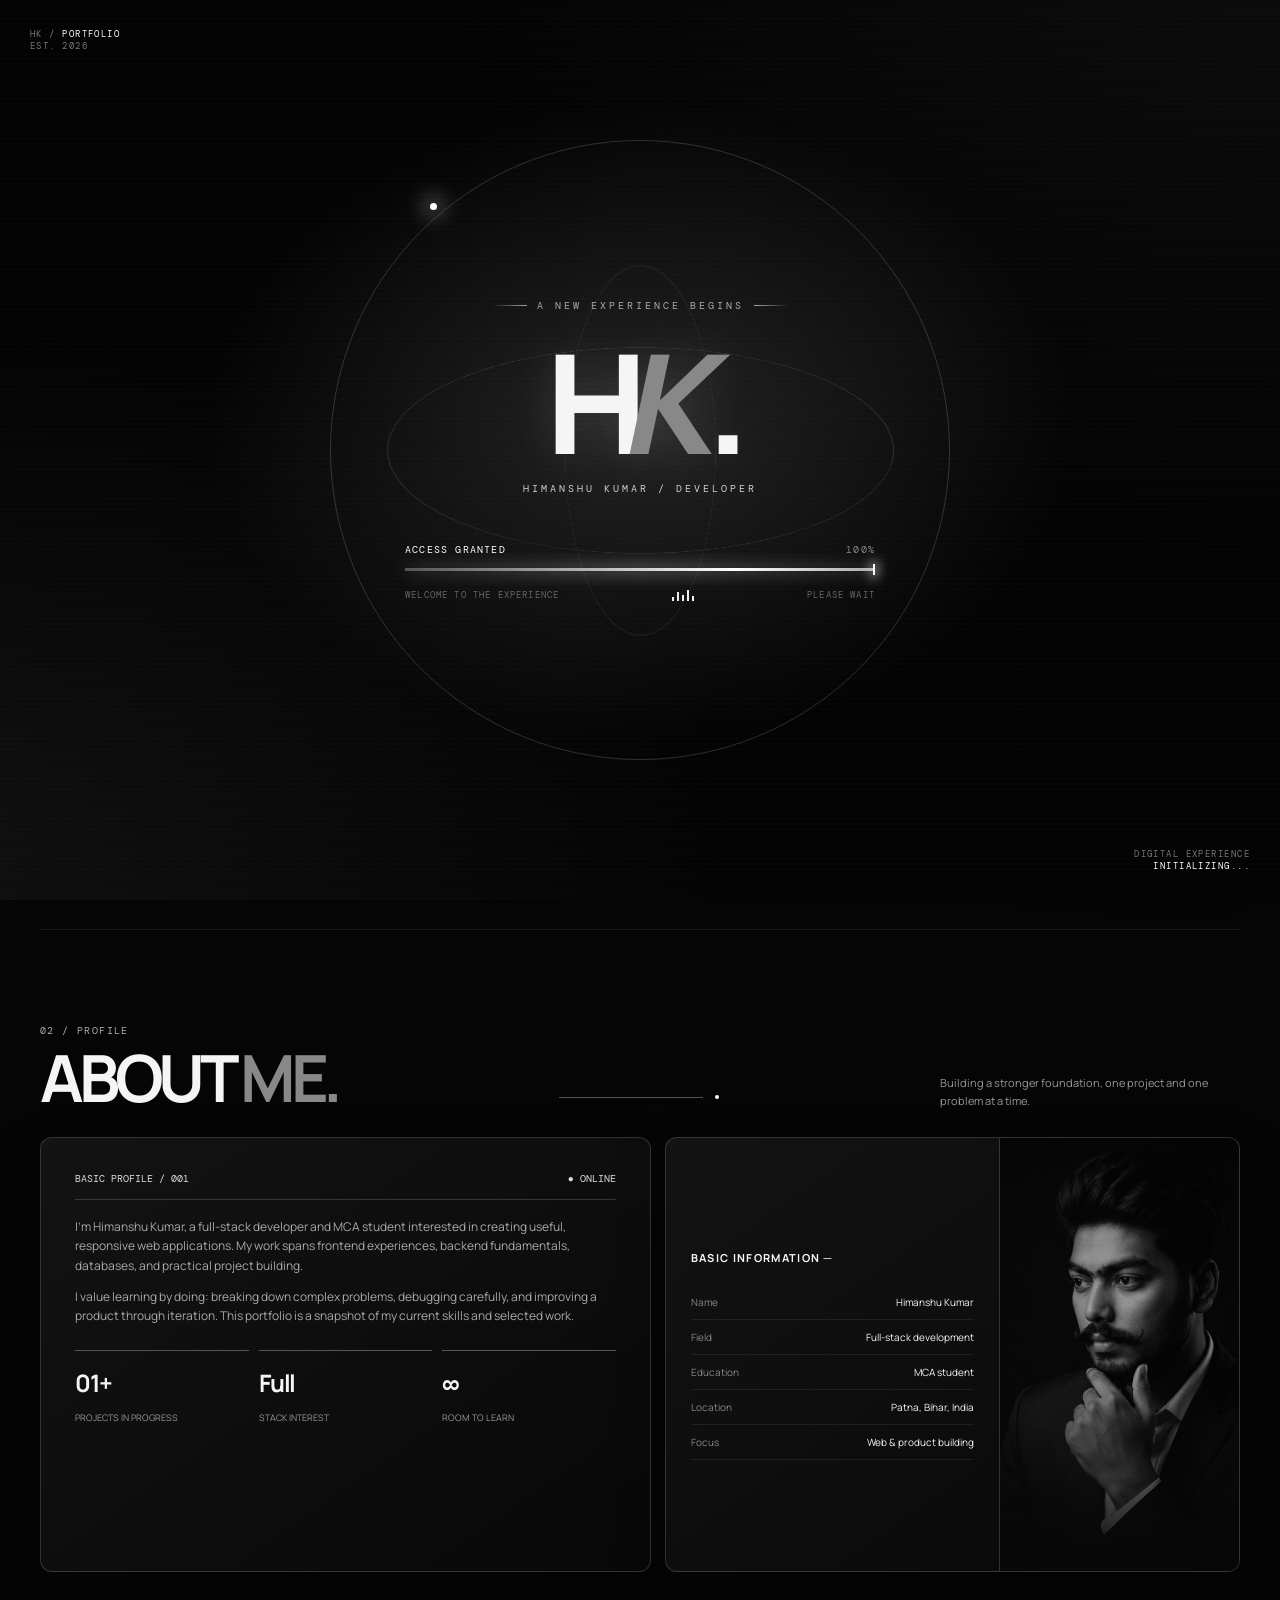
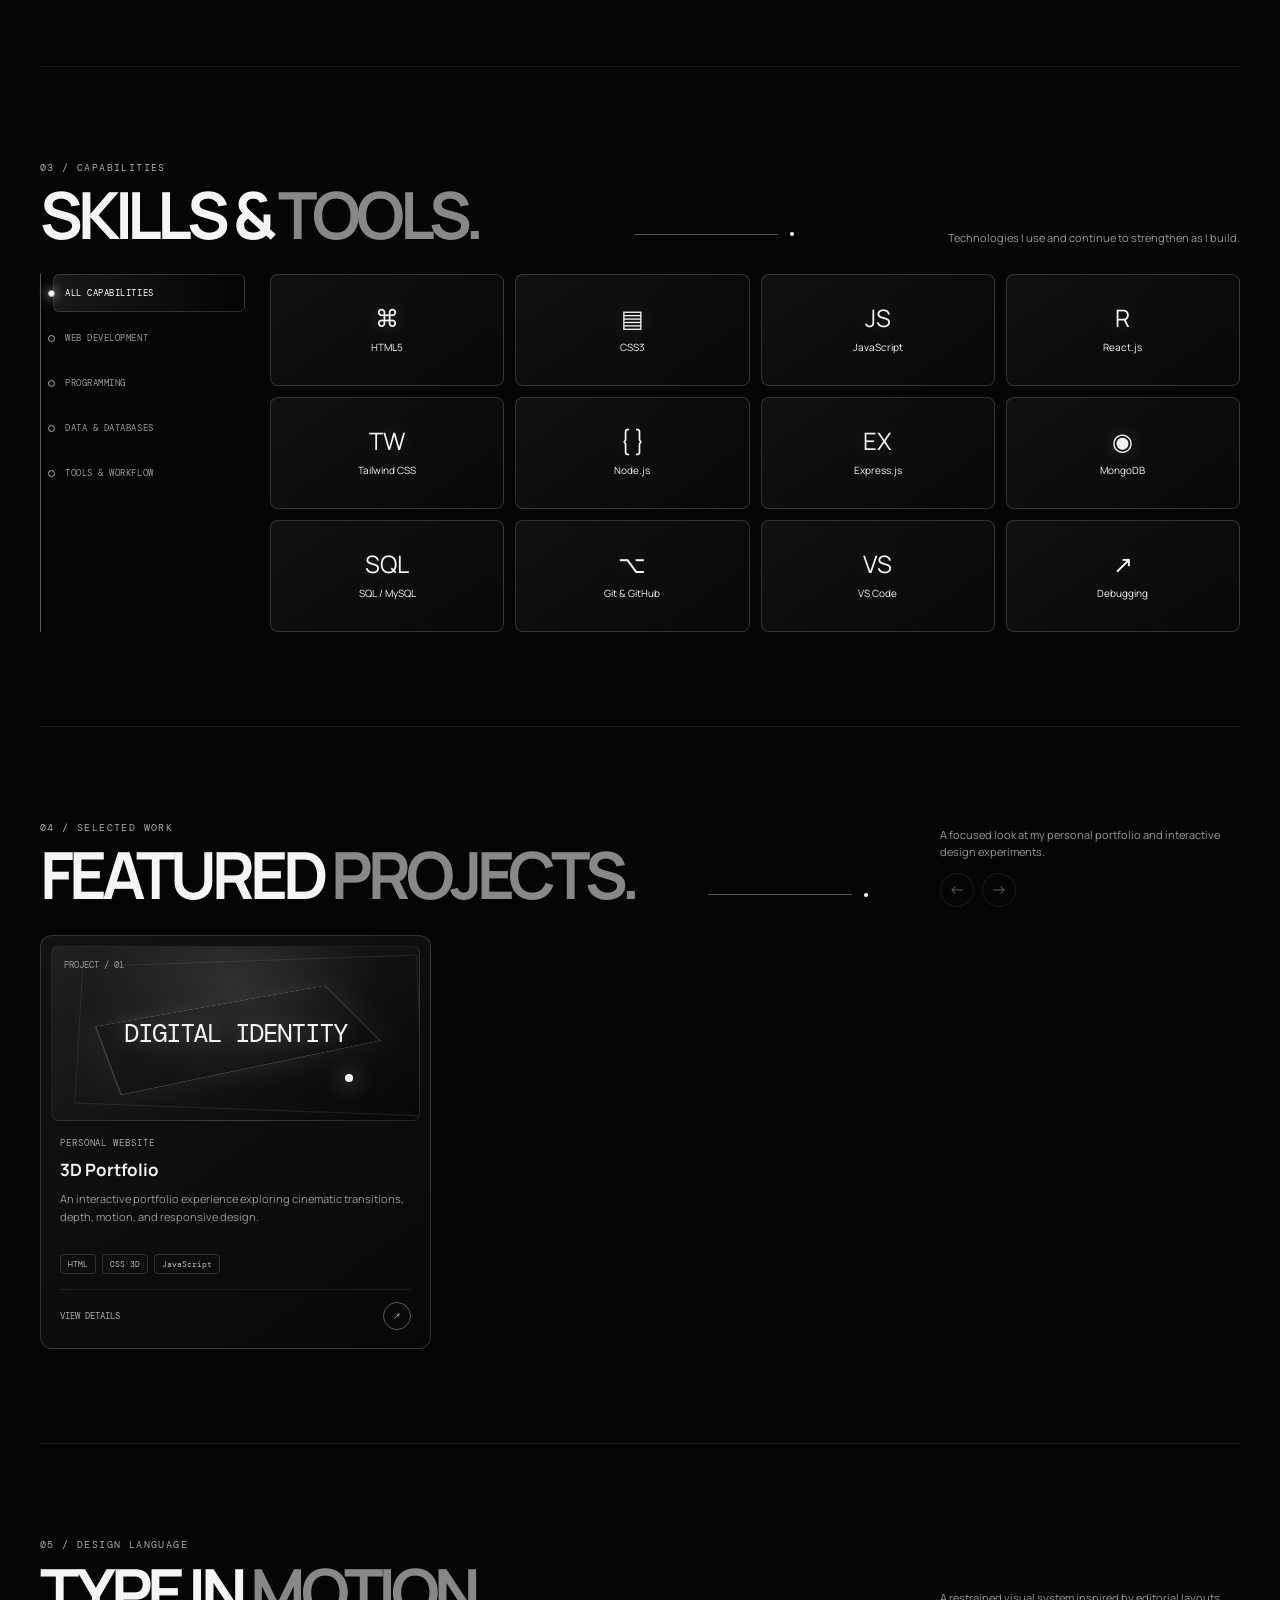
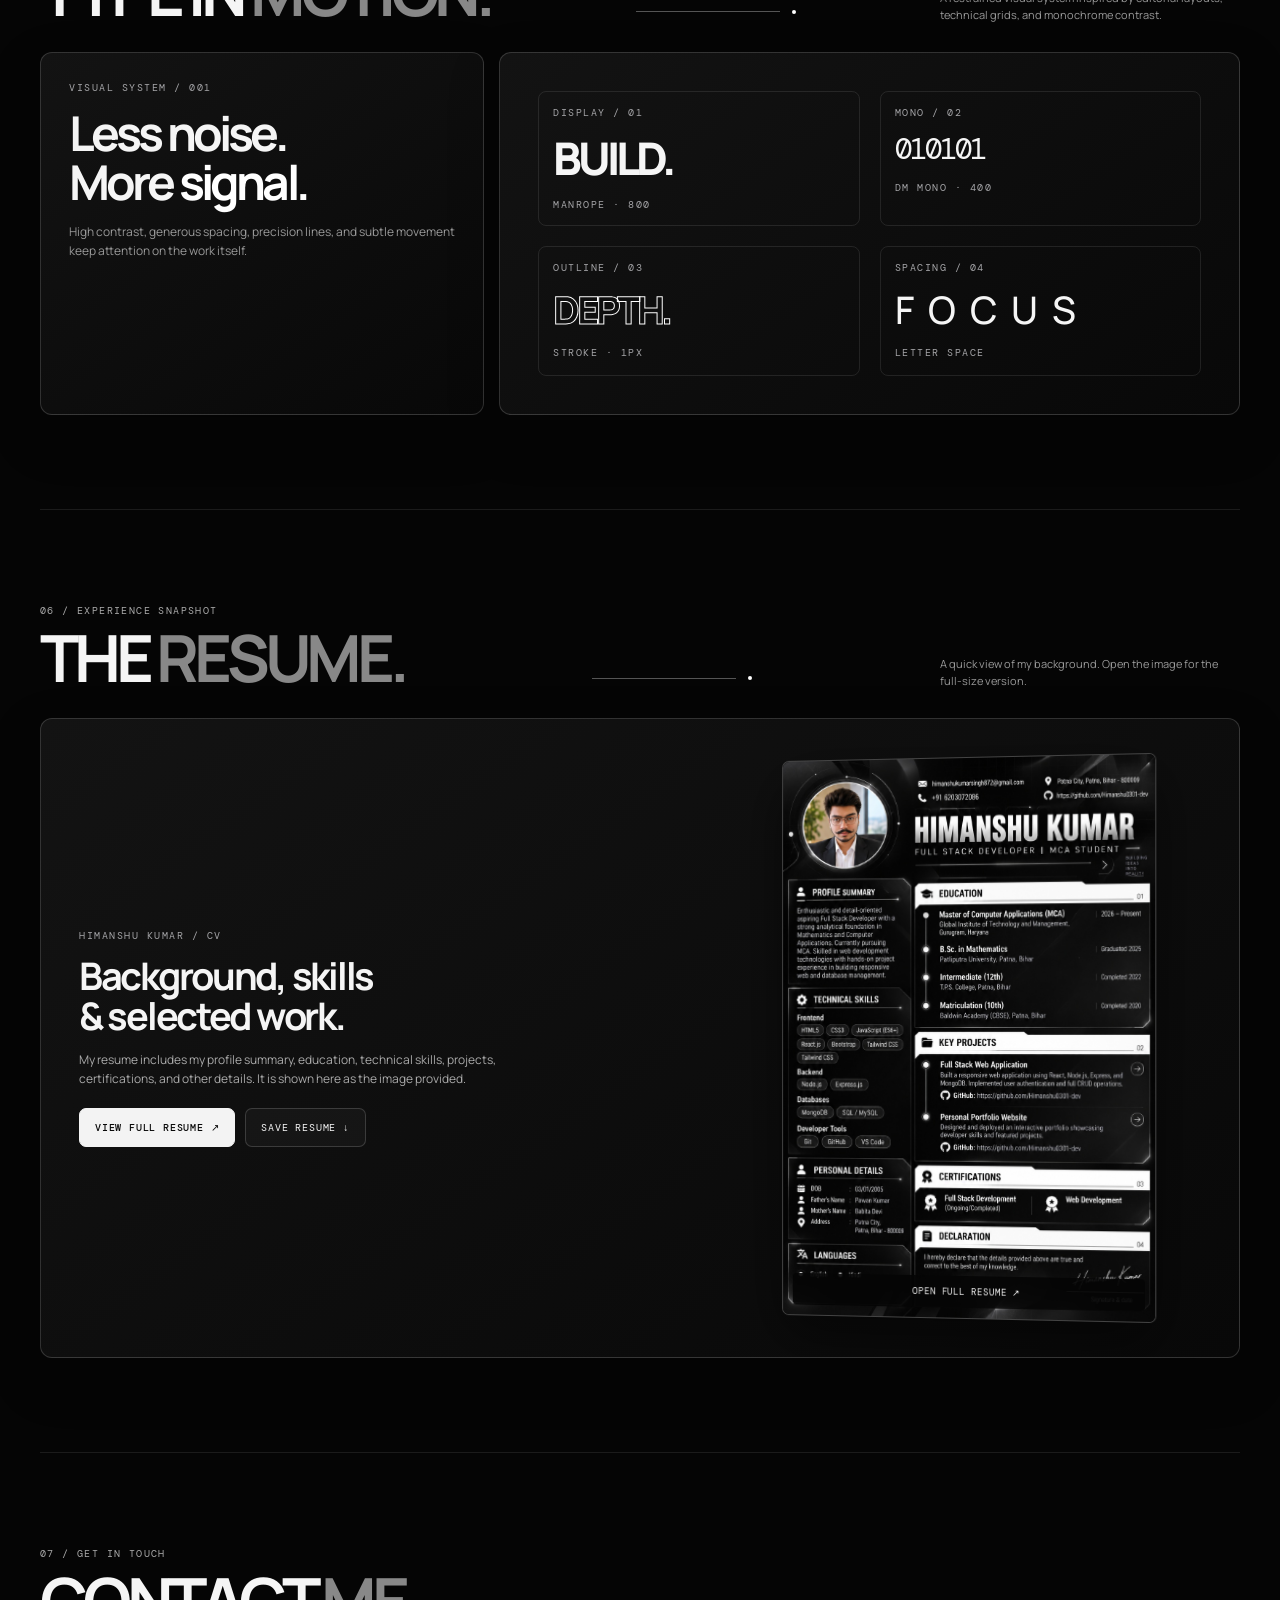
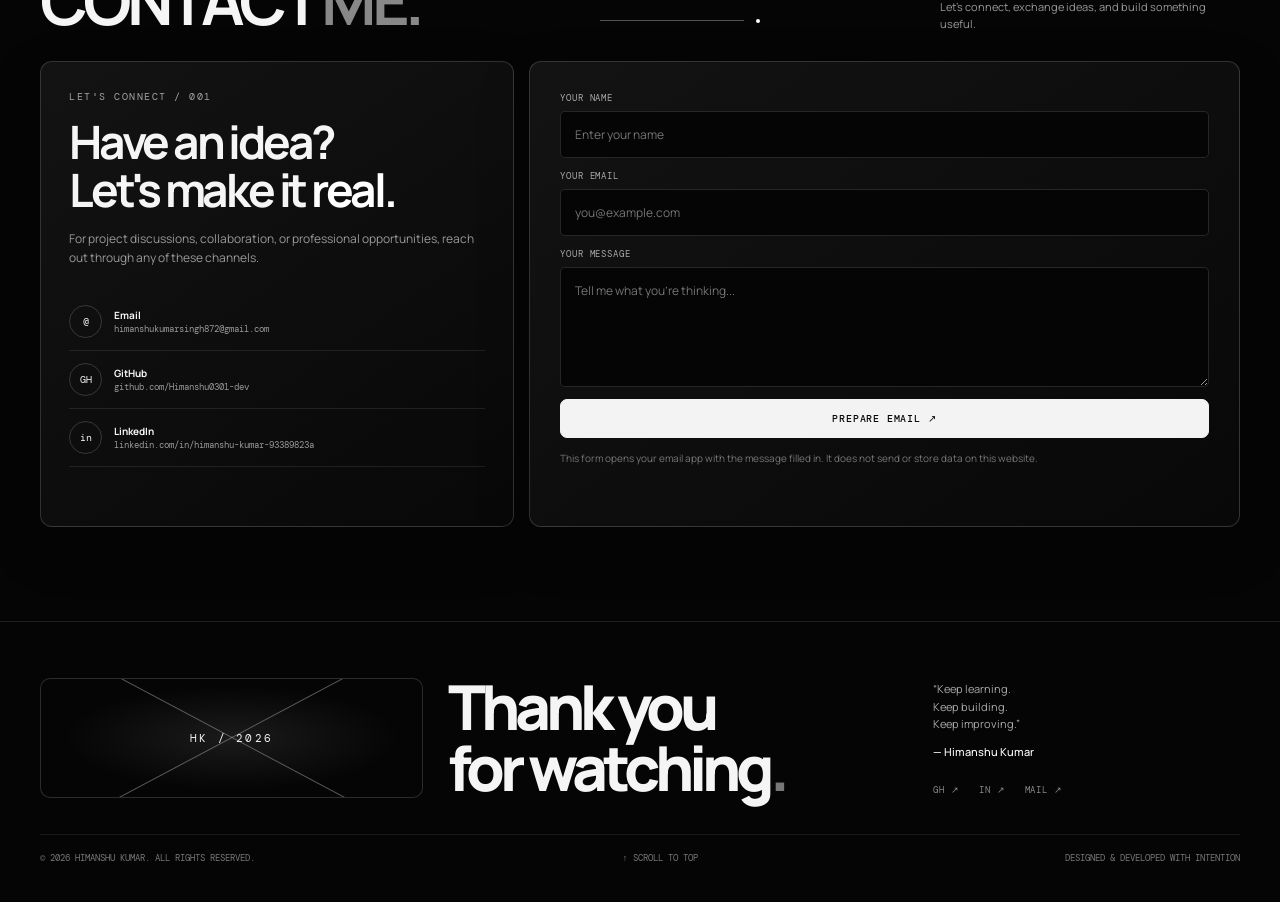
==== index.html @ 092de5f0 "Add files via upload" ====
<!doctype html>
<html lang="en">
<head>
<meta charset="utf-8">
<meta name="viewport" content="width=device-width,initial-scale=1">
<meta name="theme-color" content="#050505">
<meta name="description" content="Himanshu Kumar — full-stack developer and MCA student. A cinematic, interactive portfolio.">
<title>Himanshu Kumar — Digital Portfolio</title>
<script>document.documentElement.classList.add("loading")</script>
<link rel="preconnect" href="https://fonts.googleapis.com">
<link rel="preconnect" href="https://fonts.gstatic.com" crossorigin>
<link href="https://fonts.googleapis.com/css2?family=DM+Mono:wght@400;500&family=Manrope:wght@400;500;600;700;800&display=swap" rel="stylesheet" media="print" onload="this.media='all'">
<noscript><link href="https://fonts.googleapis.com/css2?family=DM+Mono:wght@400;500&family=Manrope:wght@400;500;600;700;800&display=swap" rel="stylesheet"><style>.loader{display:none}.reveal,.stagger>*{opacity:1;transform:none}</style></noscript>
<style>
:root{--bg:#050505;--panel:#0b0b0c;--panel2:#111113;--white:#f5f5f5;--muted:#a4a4a7;--line:rgba(255,255,255,.16);--line2:rgba(255,255,255,.08);--accent:#fff;--mono:"DM Mono",monospace;--sans:Manrope,Arial,sans-serif;--ease:cubic-bezier(.2,.75,.25,1)}
*{box-sizing:border-box;margin:0;padding:0}
html{scroll-behavior:smooth;scroll-padding-top:95px;background:var(--bg)}
body{background:var(--bg);color:var(--white);font-family:var(--sans);line-height:1.6;overflow-x:hidden}
body:before{content:"";position:fixed;inset:0;z-index:-3;pointer-events:none;opacity:.2;background-image:linear-gradient(rgba(255,255,255,.055) 1px,transparent 1px),linear-gradient(90deg,rgba(255,255,255,.045) 1px,transparent 1px);background-size:66px 66px;mask-image:linear-gradient(#000,transparent 92%)}
body:after{content:"";position:fixed;inset:0;z-index:-4;pointer-events:none;background:radial-gradient(ellipse at 50% 5%,#fff0,transparent 40%),radial-gradient(ellipse at 8% 28%,rgba(255,255,255,.055),transparent 28%),radial-gradient(ellipse at 90% 65%,rgba(255,255,255,.035),transparent 32%),#050505}
a{color:inherit;text-decoration:none}button,input,textarea{font:inherit}button{cursor:pointer}.wrap{width:min(1200px,calc(100% - 48px));margin-inline:auto}.mono{font:10px var(--mono);letter-spacing:.15em;text-transform:uppercase;color:var(--muted)}.accent{color:#fff}.muted{color:var(--muted)}.line{height:1px;background:linear-gradient(90deg,transparent,#777,transparent)}
#scroll-progress{position:fixed;z-index:150;top:0;left:0;height:2px;width:100%;transform:scaleX(0);transform-origin:0 50%;will-change:transform;background:linear-gradient(90deg,#555,#fff,#777);box-shadow:0 0 16px #fff5}
.noise{position:fixed;inset:0;z-index:80;pointer-events:none;opacity:.035;background-image:url("data:image/svg+xml,%3Csvg viewBox='0 0 180 180' xmlns='http://www.w3.org/2000/svg'%3E%3Cfilter id='n'%3E%3CfeTurbulence type='fractalNoise' baseFrequency='.8' numOctaves='3' stitchTiles='stitch'/%3E%3C/filter%3E%3Crect width='100%25' height='100%25' filter='url(%23n)' opacity='.5'/%3E%3C/svg%3E")}
.ambient{position:fixed;z-index:-1;pointer-events:none;border-radius:50%;filter:blur(2px);opacity:.09;animation:ambientFloat 18s ease-in-out infinite alternate}.ambient.a{width:360px;height:360px;top:10%;left:-220px;background:radial-gradient(circle,#fff,transparent 70%)}.ambient.b{width:430px;height:430px;right:-260px;top:50%;background:radial-gradient(circle,#888,transparent 70%);animation-delay:-8s}.ambient.c{width:260px;height:260px;bottom:-80px;left:35%;background:radial-gradient(circle,#ddd,transparent 70%);animation-delay:-12s}@keyframes ambientFloat{to{transform:translate(60px,-55px) scale(1.12)}}
.loader{position:fixed;inset:0;z-index:1000;isolation:isolate;overflow:hidden;display:grid;place-items:center;background:#030303;transition:opacity .95s var(--ease),visibility .95s}
.loader:before{content:"";position:absolute;inset:-25%;z-index:-3;background:radial-gradient(ellipse at 50% 48%,rgba(255,255,255,.13),transparent 32%),radial-gradient(ellipse at 12% 80%,rgba(190,190,190,.07),transparent 35%),radial-gradient(ellipse at 85% 10%,rgba(110,110,110,.09),transparent 38%),#030303;animation:loaderBreath 5s ease-in-out infinite alternate}
.loader:after{content:"";position:absolute;inset:0;z-index:-1;opacity:.12;pointer-events:none;background:repeating-linear-gradient(to bottom,transparent 0 3px,rgba(255,255,255,.13) 4px,transparent 5px)}
.loader.done{opacity:0;visibility:hidden;pointer-events:none}.loader.done .loader-core{transform:scale(1.08);filter:blur(8px)}
.loader-sweep{position:absolute;inset:0;z-index:-1;pointer-events:none;background:linear-gradient(115deg,transparent 25%,rgba(255,255,255,.09) 49%,transparent 56%);transform:translateX(-100%);animation:sweep 3.2s ease-in-out infinite}
.loader-orbit{position:absolute;width:min(72vw,620px);aspect-ratio:1;border:1px solid rgba(255,255,255,.16);border-radius:50%;animation:spin 18s linear infinite}
.loader-orbit:before,.loader-orbit:after{content:"";position:absolute;border:1px solid rgba(255,255,255,.14);border-radius:50%;inset:9%;transform:rotateX(66deg) rotate(-25deg)}.loader-orbit:after{inset:20%;transform:rotateY(66deg) rotate(35deg);border-color:rgba(255,255,255,.09)}.loader-orbit i{position:absolute;left:16%;top:10%;width:7px;height:7px;border-radius:50%;background:#fff;box-shadow:0 0 22px 5px #fff7}
.loader-core{position:relative;width:min(470px,84vw);text-align:center;transition:transform .8s ease,filter .8s ease;animation:coreReveal 1.1s var(--ease) both}
.loader-kicker{display:flex;align-items:center;justify-content:center;gap:10px;margin-bottom:26px;color:#aaa;font:10px var(--mono);letter-spacing:.3em;text-transform:uppercase}.loader-kicker:before,.loader-kicker:after{content:"";height:1px;width:35px;background:linear-gradient(90deg,transparent,#aaa)}.loader-kicker:after{transform:rotate(180deg)}
.loader-brand{display:inline-block;font-size:clamp(76px,16vw,138px);font-weight:800;letter-spacing:-.12em;line-height:.92;color:#f5f5f5;text-shadow:0 0 48px #fff2}.loader-brand span{display:inline-block;color:#888;transform:skew(-12deg)}
.loader-subtitle{margin-top:17px;color:#d0d0d0;font:10px var(--mono);letter-spacing:.3em;text-transform:uppercase}
.loader-status{display:flex;justify-content:space-between;gap:15px;margin:48px 0 12px;color:#888;font:10px var(--mono);letter-spacing:.12em;text-transform:uppercase}.loader-status .state{color:#fff}
.load-track{position:relative;height:3px;background:rgba(255,255,255,.12)}.load-track:before{content:"";position:absolute;inset:-4px 0;background:linear-gradient(90deg,transparent,#fff3,transparent);filter:blur(8px)}.load-bar{position:relative;height:100%;width:0;background:linear-gradient(90deg,#555,#fff 70%,#aaa);box-shadow:0 0 18px #fff6;transition:width .12s linear}.load-bar:after{content:"";position:absolute;right:0;top:-4px;width:2px;height:11px;background:#fff;box-shadow:0 0 12px 3px #fff8}
.loader-bottom{display:flex;justify-content:space-between;align-items:center;margin-top:18px;color:#666;font:9px var(--mono);letter-spacing:.13em;text-transform:uppercase}.equalizer{display:flex;gap:3px;align-items:end;height:12px}.equalizer i{display:block;width:2px;background:#eee;animation:eq .8s ease-in-out infinite alternate}.equalizer i:nth-child(1){height:4px}.equalizer i:nth-child(2){height:9px;animation-delay:-.3s}.equalizer i:nth-child(3){height:6px;animation-delay:-.5s}.equalizer i:nth-child(4){height:11px;animation-delay:-.2s}.equalizer i:nth-child(5){height:5px;animation-delay:-.4s}
.loader-corner{position:absolute;color:#777;font:9px var(--mono);letter-spacing:.16em}.loader-corner.tl{top:28px;left:30px}.loader-corner.br{bottom:28px;right:30px;text-align:right}.loader-corner b{color:#fff;font-weight:400}
@keyframes loaderBreath{to{transform:scale(1.1)}}@keyframes sweep{0%,15%{transform:translateX(-100%)}70%,100%{transform:translateX(100%)}}@keyframes spin{to{transform:rotate(360deg)}}@keyframes coreReveal{from{opacity:0;transform:translateY(18px) scale(.96);filter:blur(8px)}to{opacity:1;transform:none;filter:blur(0)}}@keyframes eq{to{transform:scaleY(.35);opacity:.55}}
nav{position:sticky;top:12px;z-index:120;margin:12px auto 0;width:min(1200px,calc(100% - 24px));display:flex;align-items:center;justify-content:space-between;gap:20px;padding:11px 15px;background:rgba(10,10,10,.76);border:1px solid var(--line);border-radius:12px;backdrop-filter:blur(22px);box-shadow:0 18px 45px #0006}
.logo{font-weight:800;letter-spacing:-.07em;font-size:18px}.logo span{color:#888}nav ul{list-style:none;display:flex;gap:4px}nav li a{display:block;padding:8px 10px;border-radius:7px;color:#aaa;font-size:10px;letter-spacing:.08em;text-transform:uppercase}nav li a:hover,nav li a.active{color:#fff;background:#ffffff0d}.nav-right{display:flex;align-items:center;gap:9px}.nav-cta,.btn{display:inline-flex;align-items:center;justify-content:center;gap:9px;padding:12px 15px;border:1px solid var(--line);border-radius:7px;font:10px var(--mono);letter-spacing:.08em;text-transform:uppercase;transition:transform .25s,border-color .25s,background .25s,box-shadow .25s}.nav-cta,.btn.primary{background:#f3f3f3;color:#080808;border-color:#f3f3f3;font-weight:500}.btn.secondary{background:#ffffff08}.btn:hover,.nav-cta:hover{transform:translateY(-3px);box-shadow:0 12px 30px #000;border-color:#fff}.menu{display:none;background:#111;border:1px solid var(--line);color:#fff;border-radius:7px;padding:8px 10px}
.hero{position:relative;min-height:calc(100svh - 72px);display:grid;grid-template-columns:1.02fr .98fr;align-items:center;gap:clamp(28px,5vw,76px);padding-block:76px 80px;perspective:1400px}
.hero-copy{position:relative;z-index:5}.hero-kicker{display:flex;align-items:center;gap:10px;margin-bottom:24px}.status-dot{width:6px;height:6px;border-radius:50%;background:#fff;box-shadow:0 0 12px #fff;animation:pulse 2s infinite}@keyframes pulse{50%{opacity:.3;box-shadow:0 0 2px #fff}}
.hero h1{font-size:clamp(50px,7.2vw,98px);font-weight:800;line-height:.88;letter-spacing:-.095em;margin:20px 0 24px}.hero h1 .outline{display:block;color:transparent;-webkit-text-stroke:1px #999}.hero-role{font:11px var(--mono);letter-spacing:.14em;text-transform:uppercase;color:#ddd;margin-bottom:17px;min-height:20px;contain:layout style}.hero-copy p{max-width:500px;color:#aaa;font-size:13px;margin-bottom:25px}.hero-actions{display:flex;gap:10px;flex-wrap:wrap}.social-inline{display:flex;gap:19px;flex-wrap:wrap;margin-top:23px;font:9px var(--mono);letter-spacing:.1em;color:#888}.social-inline a:hover{color:#fff}
.hero-meta{position:absolute;right:0;top:20%;z-index:6;display:grid;gap:13px;color:#999;font:9px var(--mono);writing-mode:vertical-rl;letter-spacing:.16em;text-transform:uppercase}.hero-meta b{color:#fff;font-weight:400}
.hero-visual{position:relative;max-width:560px;width:100%;margin:auto;perspective:1200px;transform-style:preserve-3d}
.hero-visual:before{content:"";position:absolute;inset:12% -8% 4%;border:1px solid #ffffff22;border-radius:50%;transform:rotateX(67deg) rotateZ(-14deg);animation:orbitTilt 16s linear infinite}
.hero-visual:after{content:"";position:absolute;inset:3% 5% 8%;border:1px solid #ffffff12;border-radius:50%;transform:rotateY(68deg) rotateZ(28deg);animation:orbitTilt 24s linear infinite reverse}
.orbit-dot{position:absolute;z-index:5;top:13%;left:17%;width:7px;height:7px;border-radius:50%;background:#fff;box-shadow:0 0 20px 5px #fff8}
.portrait-frame{position:relative;z-index:2;margin:3% 7% 5% 7%;border:1px solid #ffffff5c;border-radius:45% 45% 16px 16px;overflow:hidden;transform-style:preserve-3d;transform:rotateY(-9deg) rotateX(3deg);transition:transform .16s ease;box-shadow:25px 30px 90px #000,0 0 0 7px #ffffff04;background:#101010}
.portrait-frame:before{content:"";position:absolute;inset:0;z-index:2;pointer-events:none;background:linear-gradient(130deg,#fff2,transparent 28%,transparent 68%,#fff1)}
.portrait-frame img{display:block;width:100%;height:clamp(420px,57vw,650px);object-fit:cover;object-position:center 22%;filter:grayscale(100%) contrast(1.06);transition:transform .7s var(--ease),filter .5s}
.hero-visual:hover .portrait-frame img{transform:scale(1.035);filter:grayscale(75%) contrast(1.08)}
.portrait-frame:after{content:"";position:absolute;z-index:3;left:0;right:0;bottom:0;height:45%;background:linear-gradient(transparent,#050505e8)}
.portrait-data{position:absolute;z-index:4;left:22px;right:22px;bottom:22px;display:flex;align-items:end;justify-content:space-between;gap:12px;transform:translateZ(50px)}.portrait-data strong{display:block;font-size:clamp(17px,2.2vw,24px);letter-spacing:-.04em}.portrait-data small{font:9px var(--mono);letter-spacing:.13em;color:#bbb}.portrait-index{font:10px var(--mono);color:#fff}
.floating-label{position:absolute;z-index:7;padding:11px 13px;border:1px solid #ffffff35;background:#0b0b0be8;backdrop-filter:blur(12px);box-shadow:0 20px 45px #0009;border-radius:6px;font:9px var(--mono);letter-spacing:.08em;text-transform:uppercase;animation:float 5.5s ease-in-out infinite}.floating-label.one{top:13%;left:-1%}.floating-label.two{right:-2%;bottom:25%;animation-delay:-2.3s}.floating-label.three{right:9%;top:5%;animation-delay:-3.8s}
@keyframes float{50%{translate:0 -10px}}@keyframes orbitTilt{to{transform:rotateX(67deg) rotateZ(346deg)}}
.terrain{position:absolute;left:-15%;right:-15%;bottom:-28px;height:150px;z-index:4;pointer-events:none;overflow:hidden;opacity:.62;mask-image:linear-gradient(transparent,#000 32%,#000 82%,transparent)}
.terrain svg{width:100%;height:100%;display:block;filter:drop-shadow(0 0 8px #fff3)}.terrain path{fill:none;stroke:#d7d7d7;stroke-width:.7;stroke-opacity:.7}.terrain .dim{stroke-opacity:.24}
section{position:relative;padding:94px 0;border-top:1px solid #ffffff17}
.section-head{display:flex;justify-content:space-between;align-items:end;gap:24px;margin-bottom:28px}.section-num{font:10px var(--mono);letter-spacing:.14em;color:#aaa}.section-head h2{font-size:clamp(34px,5.2vw,65px);line-height:.98;letter-spacing:-.08em;margin-top:9px}.section-head h2 span{color:#888}.section-head p{max-width:300px;color:#999;font-size:11px}.head-rule{display:flex;align-items:center;gap:12px;flex:1;max-width:160px;margin-bottom:10px}.head-rule:before{content:"";height:1px;flex:1;background:#555}.head-rule:after{content:"";width:4px;height:4px;border-radius:50%;background:#fff}
.panel{position:relative;isolation:isolate;overflow:hidden;border:1px solid var(--line);border-radius:12px;background:linear-gradient(145deg,#131313,#080808);box-shadow:0 20px 50px #0004;transform-style:preserve-3d;transition:transform .25s var(--ease),border-color .3s,box-shadow .3s}.panel:before{content:"";position:absolute;z-index:-1;inset:0;opacity:0;pointer-events:none;background:radial-gradient(circle at var(--mx,50%) var(--my,50%),#fff1,transparent 58%);transition:opacity .3s}.panel:hover:before{opacity:1}.panel:hover{border-color:#ffffff55;box-shadow:0 26px 65px #0008,0 0 28px #fff05}
.about-grid{display:grid;grid-template-columns:1.03fr .97fr;gap:14px}.about-copy{padding:clamp(22px,3vw,34px)}.terminal-line{display:flex;justify-content:space-between;gap:12px;padding-bottom:14px;margin-bottom:17px;border-bottom:1px solid var(--line);font:10px var(--mono);color:#ddd}.about-copy p{font-size:12px;color:#aaa}.about-copy p+p{margin-top:12px}.metrics{display:grid;grid-template-columns:repeat(3,1fr);gap:10px;margin-top:25px}.metric{padding-top:13px;border-top:1px solid #555}.metric b{display:block;font-size:24px;letter-spacing:-.06em}.metric span{font-size:9px;color:#999}.info-card{display:grid;grid-template-columns:1fr .72fr;min-height:330px}.info-list{padding:25px;display:flex;flex-direction:column;justify-content:center}.info-list h3{font-size:11px;letter-spacing:.12em;text-transform:uppercase;margin-bottom:18px}.info-row{display:flex;justify-content:space-between;gap:12px;padding:9px 0;border-bottom:1px solid #ffffff12;font-size:10px}.info-row span:first-child{color:#888}.info-row span:last-child{text-align:right;overflow-wrap:anywhere}.info-photo{position:relative;overflow:hidden;min-height:100%;border-left:1px solid var(--line)}.info-photo img{width:100%;height:100%;min-height:330px;object-fit:cover;object-position:center 18%;filter:grayscale(100%);opacity:.76}.info-photo:after{content:"";position:absolute;inset:0;background:linear-gradient(0deg,#080808 0%,transparent 45%),linear-gradient(90deg,#0b0b0b40,transparent)}
.skill-layout{display:grid;grid-template-columns:205px 1fr;gap:25px}.skill-tabs{display:flex;flex-direction:column;gap:7px;border-left:1px solid #555;padding-left:12px}.skill-tab{display:flex;align-items:center;gap:10px;text-align:left;border:1px solid transparent;background:transparent;color:#999;padding:12px 10px;border-radius:6px;font:9px var(--mono);letter-spacing:.06em;text-transform:uppercase}.skill-tab:before{content:"";width:5px;height:5px;border:1px solid #aaa;border-radius:50%;margin-left:-16px;background:#080808}.skill-tab.active,.skill-tab:hover{color:#fff;border-color:#ffffff25;background:linear-gradient(90deg,#ffffff15,transparent)}.skill-tab.active:before{background:#fff;box-shadow:0 0 12px #fff}.skill-grid{display:grid;grid-template-columns:repeat(4,minmax(0,1fr));gap:11px}.skill-card{min-height:112px;padding:17px 10px;display:flex;flex-direction:column;align-items:center;justify-content:center;gap:9px;text-align:center;border:1px solid var(--line);border-radius:8px;background:linear-gradient(145deg,#111,#080808);transform-style:preserve-3d;transition:transform .25s,border-color .25s,background .25s}.skill-card:hover{border-color:#fff8;background:#171717;transform:translateY(-4px)}.skill-glyph{font-size:24px;line-height:1;color:#f4f4f4;text-shadow:0 0 20px #fff3}.skill-card span:last-child{font-size:10px}.skill-card.hidden{display:none}
.projects-grid{display:grid;grid-template-columns:repeat(3,minmax(0,1fr));gap:14px}.project-card{padding:10px;cursor:pointer}.project-art{position:relative;display:grid;place-items:center;height:175px;overflow:hidden;border:1px solid #ffffff17;border-radius:7px;background:radial-gradient(ellipse at 50% 20%,#ffffff1b,transparent 55%),linear-gradient(145deg,#202020,#070707);perspective:700px}.project-art:before{content:"";position:absolute;width:70%;height:70%;border:1px solid #ffffff35;transform:rotateX(58deg) rotateZ(-20deg);box-shadow:0 0 40px #fff1;animation:artFloat 7s ease-in-out infinite}.project-art:after{content:"";position:absolute;inset:12px;border:1px solid #ffffff15;transform:perspective(500px) rotateY(-8deg) rotateX(5deg)}.project-art .art-label{position:relative;z-index:2;font:clamp(16px,2vw,26px) var(--mono);letter-spacing:-.08em;text-shadow:0 0 25px #fff5}.project-art .art-index{position:absolute;top:12px;left:12px;z-index:3;font:9px var(--mono);color:#999}.project-art .art-dot{position:absolute;right:18%;bottom:22%;width:8px;height:8px;border-radius:50%;background:#fff;box-shadow:0 0 22px #fff;z-index:3}@keyframes artFloat{50%{transform:rotateX(58deg) rotateZ(-12deg) translateY(-7px)}}
.project-body{padding:16px 9px 8px}.project-meta{font:9px var(--mono);letter-spacing:.1em;color:#aaa;text-transform:uppercase}.project-body h3{font-size:17px;margin:7px 0}.project-body p{font-size:11px;color:#999;min-height:52px}.tags{display:flex;gap:6px;flex-wrap:wrap;margin-top:12px}.tag{padding:4px 7px;border:1px solid #ffffff25;border-radius:4px;font:8px var(--mono);color:#bbb}.project-bottom{display:flex;align-items:center;justify-content:space-between;margin-top:15px;padding-top:12px;border-top:1px solid #ffffff13;font:9px var(--mono);color:#aaa}.circle-arrow{width:28px;height:28px;border:1px solid #ffffff50;border-radius:50%;display:grid;place-items:center;transition:transform .25s,background .25s,color .25s}.project-card:hover .circle-arrow{transform:rotate(45deg);background:#fff;color:#000}
.project-controls{display:flex;gap:8px}.icon-button{width:34px;height:34px;border:1px solid #ffffff3a;border-radius:50%;background:#080808;color:#fff;transition:.25s}.icon-button:hover{background:#fff;color:#000}
.type-layout{display:grid;grid-template-columns:.75fr 1.25fr;gap:15px}.type-intro{padding:28px}.type-intro h3{font-size:clamp(28px,4vw,48px);letter-spacing:-.08em;line-height:1.02;margin:15px 0}.type-intro p{font-size:12px;color:#999}.type-samples{padding:clamp(20px,4vw,38px);display:grid;grid-template-columns:1fr 1fr;gap:20px}.type-sample{padding:14px;border:1px solid #ffffff18;border-radius:8px;min-height:130px}.type-sample .sample-word{font-size:clamp(24px,4vw,45px);font-weight:800;letter-spacing:-.09em;line-height:1.1;margin:15px 0}.type-sample:nth-child(2) .sample-word{font-family:var(--mono);font-weight:400;font-size:clamp(19px,3vw,29px);letter-spacing:-.07em}.type-sample:nth-child(3) .sample-word{font-size:clamp(24px,3vw,38px);-webkit-text-stroke:1px #fff;color:transparent}.type-sample:nth-child(4) .sample-word{font-size:clamp(24px,3vw,38px);font-weight:500;letter-spacing:.08em}
.resume-layout{display:grid;grid-template-columns:1fr .75fr;gap:28px;align-items:center;padding:clamp(20px,4vw,38px)}.resume-copy h3{font-size:clamp(26px,3vw,38px);line-height:1.05;letter-spacing:-.06em;margin:14px 0}.resume-copy p{font-size:12px;color:#aaa;max-width:470px;margin-bottom:20px}.resume-preview{position:relative;display:block;overflow:hidden;border:1px solid #ffffff40;border-radius:7px;background:#e8e8e8;box-shadow:0 22px 60px #0008;transform:perspective(900px) rotateY(-4deg);transition:transform .35s,border-color .35s}.resume-preview img{display:block;width:100%;height:auto;max-height:560px;object-fit:contain;object-position:top}.resume-preview:hover{transform:perspective(900px) rotateY(0) translateY(-5px);border-color:#fff}.resume-preview span{position:absolute;left:10px;right:10px;bottom:10px;text-align:center;padding:10px;border-radius:4px;background:#050505e8;font:9px var(--mono);letter-spacing:.1em}
.contact-layout{display:grid;grid-template-columns:.8fr 1.2fr;gap:15px}.contact-info{padding:28px}.contact-info h3{font-size:clamp(28px,4vw,46px);line-height:1.05;letter-spacing:-.07em;margin:15px 0}.contact-info p{font-size:12px;color:#999;margin-bottom:25px}.contact-link{display:flex;align-items:center;gap:12px;padding:12px 0;border-bottom:1px solid #ffffff17}.contact-icon{display:grid;place-items:center;flex:none;width:33px;height:33px;border:1px solid #ffffff2b;border-radius:50%;font:10px var(--mono)}.contact-link b{display:block;font-size:10px}.contact-link small{display:block;color:#999;font:9px var(--mono);overflow-wrap:anywhere}.contact-form{padding:clamp(20px,3vw,30px);display:grid;gap:12px}.field{display:grid;gap:7px}.field label{font:9px var(--mono);color:#aaa;text-transform:uppercase;letter-spacing:.1em}.field input,.field textarea{width:100%;border:1px solid #ffffff22;border-radius:5px;background:#050505;color:#fff;padding:13px 14px;font-size:12px;outline:none;transition:border-color .2s,box-shadow .2s}.field input:focus,.field textarea:focus{border-color:#fff8;box-shadow:0 0 0 3px #ffffff0a}.field textarea{min-height:120px;resize:vertical}.form-note{font-size:10px;color:#777}.form-status{font-size:11px;color:#ddd;min-height:18px}
.thanks{padding:55px 0 38px;border-top:1px solid #ffffff1a}.thanks-inner{display:grid;grid-template-columns:1fr 1.2fr .8fr;gap:25px;align-items:center}.thanks-mark{height:120px;display:grid;place-items:center;border:1px solid #ffffff28;border-radius:10px;overflow:hidden;position:relative;background:radial-gradient(ellipse at center,#ffffff17,transparent 65%)}.thanks-mark:before,.thanks-mark:after{content:"";position:absolute;width:140%;height:1px;background:#fff5;transform:rotate(28deg)}.thanks-mark:after{transform:rotate(-28deg)}.thanks-mark span{font:11px var(--mono);z-index:2;letter-spacing:.2em}.thanks-title{font-size:clamp(34px,5vw,62px);font-weight:800;letter-spacing:-.08em;line-height:.98}.thanks-quote{font-size:11px;color:#aaa}.thanks-quote b{display:block;color:#fff;font-weight:500;margin-top:10px}.footer-bottom{display:flex;justify-content:space-between;gap:14px;flex-wrap:wrap;margin-top:35px;padding-top:17px;border-top:1px solid #ffffff16;color:#777;font:9px var(--mono)}
.reveal{opacity:0;transform:translateY(25px);transition:opacity .8s var(--ease),transform .8s var(--ease)}.reveal.visible{opacity:1;transform:none}.stagger>*{opacity:0;transform:translateY(18px);transition:opacity .65s var(--ease),transform .65s var(--ease)}.stagger.visible>*{opacity:1;transform:none}.stagger.visible>*:nth-child(2){transition-delay:.08s}.stagger.visible>*:nth-child(3){transition-delay:.16s}.stagger.visible>*:nth-child(4){transition-delay:.24s}
.modal{position:fixed;inset:0;z-index:300;display:none;place-items:center;padding:20px;background:#000c;backdrop-filter:blur(12px)}.modal.open{display:grid}.modal-card{width:min(540px,100%);padding:28px;border:1px solid #ffffff35;border-radius:12px;background:linear-gradient(145deg,#171717,#070707);box-shadow:0 30px 100px #000;animation:coreReveal .35s ease both}.modal-top{display:flex;justify-content:space-between;gap:15px;align-items:start}.modal-card h3{font-size:28px;letter-spacing:-.06em;margin:10px 0}.modal-card p{font-size:12px;color:#aaa;margin-bottom:18px}.modal-close{width:32px;height:32px;border:1px solid #ffffff35;border-radius:50%;background:transparent;color:#fff}.modal-actions{display:flex;gap:9px;flex-wrap:wrap}
@media(max-width:900px){nav ul{gap:0}nav li a{padding:8px 7px;font-size:9px}.hero{grid-template-columns:1fr;gap:50px;min-height:auto;padding-top:60px}.hero-copy{max-width:700px}.hero-visual{max-width:530px}.hero-meta{right:0;top:10%;}.portrait-frame img{height:clamp(430px,85vw,650px)}.about-grid{grid-template-columns:1fr}.info-card{min-height:300px}.info-photo img{min-height:300px}.skill-layout{grid-template-columns:165px 1fr}.skill-grid{grid-template-columns:repeat(3,minmax(0,1fr))}.projects-grid{grid-template-columns:repeat(2,minmax(0,1fr))}.type-layout{grid-template-columns:1fr}.resume-layout{grid-template-columns:1fr .7fr}.thanks-inner{grid-template-columns:.7fr 1.3fr}.thanks-quote{grid-column:2}}
@media(max-width:650px){.wrap{width:calc(100% - 28px)}nav{width:calc(100% - 18px);padding:9px 11px}nav ul{display:none;position:absolute;top:calc(100% + 8px);left:0;right:0;padding:10px;background:#0c0c0c;border:1px solid var(--line);border-radius:10px;flex-direction:column;box-shadow:0 20px 45px #000}nav.open ul{display:flex}nav li a{padding:11px;font-size:10px}.nav-cta{display:none}.menu{display:block}.hero{padding-block:50px 75px;gap:42px}.hero h1{font-size:clamp(52px,15vw,84px)}.hero-meta{display:none}.hero-copy p{font-size:12px}.portrait-frame{margin-inline:6%}.portrait-frame img{height:clamp(390px,115vw,540px)}.floating-label.one{left:-1%}.floating-label.two{right:-1%}.floating-label.three{right:6%}.terrain{bottom:-35px;height:100px}section{padding:70px 0}.section-head{display:block}.section-head p{margin-top:12px}.head-rule{display:none}.info-card{grid-template-columns:1fr .55fr}.info-list{padding:17px}.info-row{font-size:9px}.info-photo img{min-height:100%;height:100%;position:absolute;inset:0}.metrics{gap:8px}.metric b{font-size:20px}.skill-layout{grid-template-columns:1fr;gap:18px}.skill-tabs{flex-direction:row;overflow-x:auto;border-left:0;border-bottom:1px solid #555;padding:0 0 9px;gap:5px}.skill-tab{white-space:nowrap;padding:9px 10px}.skill-tab:before{display:none}.skill-grid{grid-template-columns:repeat(2,minmax(0,1fr));gap:8px}.skill-card{min-height:100px}.projects-grid{grid-template-columns:1fr}.project-art{height:190px}.project-body p{min-height:0}.type-samples{gap:9px;padding:14px}.type-sample{padding:10px;min-height:115px}.resume-layout{grid-template-columns:1fr}.resume-preview{width:min(100%,420px);margin-inline:auto;transform:none}.contact-layout{grid-template-columns:1fr}.contact-info,.contact-form{padding:20px}.thanks-inner{grid-template-columns:1fr;gap:18px}.thanks-mark{height:85px}.thanks-quote{grid-column:auto}.footer-bottom{flex-direction:column}.loader-orbit{width:105vw}.loader-status{margin-top:38px;font-size:9px}.loader-kicker{font-size:9px;letter-spacing:.18em}.loader-subtitle{font-size:9px;letter-spacing:.18em}.loader-corner.tl{top:18px;left:15px}.loader-corner.br{bottom:18px;right:15px}}
@media(max-width:390px){.wrap{width:calc(100% - 22px)}.hero h1{font-size:49px}.hero-actions .btn{flex:1 1 100%}.portrait-frame img{height:390px}.portrait-data{left:13px;right:13px;bottom:14px}.floating-label{font-size:8px;padding:9px}.info-row{gap:6px}.skill-card span:last-child{font-size:9px}.loader-corner{font-size:8px}.loader-bottom{font-size:8px}}
/* ===== PERFORMANCE LAYER (added) ===== */
/* Keep content from ever widening the mobile layout viewport (the hero .terrain bleeds past the edges on purpose). */
main{overflow-x:clip}
@supports not (overflow:clip){main{overflow-x:hidden}}
.modal{overscroll-behavior:contain}
@keyframes coreRevealLite{from{opacity:0;transform:translateY(18px) scale(.96)}to{opacity:1;transform:none}}
@keyframes pulseLite{50%{opacity:.3}}
/* Don't animate the page behind the loader, and don't animate in a hidden tab or when the section is off-screen. */
html.loading .ambient,html.loading .hero-visual:before,html.loading .hero-visual:after,html.loading .floating-label,html.loading .status-dot,html.loading .project-art:before{animation-play-state:paused}
html.tab-hidden *,html.tab-hidden *:before,html.tab-hidden *:after{animation-play-state:paused!important}
#home.is-off .hero-visual:before,#home.is-off .hero-visual:after,#home.is-off .floating-label,#home.is-off .status-dot,.project-art.is-off:before{animation-play-state:paused}
/* Set by JS on weak phones / when a low frame rate is detected: keep the look, drop the infinite decorative loops. */
html.low-end .hero-visual:before,html.low-end .hero-visual:after,html.low-end .floating-label,html.low-end .status-dot,html.low-end .project-art:before{animation:none}
html.low-end .reveal,html.low-end .stagger>*{transition-duration:.3s}
/* ===== MOBILE / TOUCH "LITE" MODE: same design, far cheaper to composite ===== */
@media(max-width:900px),(hover:none) and (pointer:coarse){
  /* 1. Fixed full-screen layers: drop SVG-noise + 3 blurred animated blobs, merge grid + glows into ONE static layer sized to the large viewport (no re-raster when the address bar collapses). */
  .noise,.ambient{display:none}
  body:before{display:none}
  body:after{inset:auto;top:0;left:0;right:0;height:100vh;height:100lvh;background:radial-gradient(ellipse at 8% 28%,rgba(255,255,255,.055),transparent 28%),radial-gradient(ellipse at 90% 65%,rgba(255,255,255,.035),transparent 32%),linear-gradient(transparent,#050505 92%),linear-gradient(90deg,rgba(255,255,255,.009) 1px,transparent 1px) 0 0/66px 66px,linear-gradient(rgba(255,255,255,.011) 1px,transparent 1px) 0 0/66px 66px,#050505}
  /* 2. backdrop-filter re-blurs everything under it on every scroll frame: use near-opaque fills instead. */
  nav{backdrop-filter:none;-webkit-backdrop-filter:none;background:rgba(10,10,10,.95);box-shadow:0 10px 24px #0007}
  .floating-label{backdrop-filter:none;-webkit-backdrop-filter:none;background:#0b0b0bf2;box-shadow:0 10px 24px #0008}
  .modal{backdrop-filter:none;-webkit-backdrop-filter:none;background:#000000eb}
  /* 3. Hero: smaller shadows, no filter on the SVG, no hover effects that stick after a tap. */
  .portrait-frame{box-shadow:0 14px 36px #000c,0 0 0 7px #ffffff04}
  .hero-visual:hover .portrait-frame img{transform:none;filter:grayscale(100%) contrast(1.06)}
  .terrain svg{filter:none}
  .status-dot{animation-name:pulseLite}
  /* 4. Cards: no per-card 3D layers, lighter shadows, no sticky-hover glow. */
  .panel,.skill-card{transform-style:flat}
  .panel{box-shadow:0 10px 24px #0004}
  .panel:hover{box-shadow:0 10px 24px #0004}
  .panel:hover:before{opacity:0}
  .btn:hover,.nav-cta:hover{box-shadow:0 6px 14px #000}
  /* 5. Scroll reveals: shorter travel and duration. */
  .reveal{transform:translateY(14px);transition-duration:.55s}
  .stagger>*{transform:translateY(12px);transition-duration:.5s}
  /* 6. Loader: no 150%-size scaling layer, no blur filters, quicker fade. */
  .loader{transition:opacity .5s var(--ease),visibility .5s}
  .loader:before{inset:0;animation:none}
  .loader-core{animation-name:coreRevealLite}
  .loader.done .loader-core{filter:none;transform:scale(1.04)}
  .load-track:before{filter:none;inset:-8px 0;background:linear-gradient(90deg,transparent,#fff2,transparent)}
  .loader-brand{text-shadow:0 0 24px #fff2}
  .modal-card{animation-name:coreRevealLite}
}
/* ===== Resume preview: shrink-wrap the frame to the picture so the light background never shows as side bars ===== */
.resume-preview{width:fit-content;max-width:100%;margin-inline:auto;background:#050505}
.resume-preview img{width:auto;max-width:100%;height:auto;max-height:560px}
/* ===== Phone/touch portrait animation: ONE element, transform + opacity only (compositor-friendly), no blur/filter/shadow animation.
   Entrance plays when the portrait first scrolls into view, then a slow tilt-and-float replaces the desktop pointer-tilt that touch screens can't use.
   Paused whenever the portrait is off-screen or the tab is hidden; disabled by prefers-reduced-motion. ===== */
@keyframes portraitIn{from{opacity:.35;transform:rotateY(-26deg) rotateX(8deg) translate3d(0,22px,0) scale(.94)}to{opacity:1;transform:rotateY(-9deg) rotateX(3deg) translate3d(0,0,0) scale(1)}}
@keyframes portraitDrift{0%,100%{transform:rotateY(-9deg) rotateX(3deg) translate3d(0,0,0)}50%{transform:rotateY(-2deg) rotateX(-.5deg) translate3d(0,-9px,0)}}
@media(hover:none) and (pointer:coarse){
  html.ready .portrait-frame{animation:portraitIn .9s var(--ease) both,portraitDrift 8s ease-in-out .9s infinite}
  html.ready .hero-visual.is-still .portrait-frame{animation-play-state:paused}
}
@media(prefers-reduced-motion:reduce){*,*:before,*:after{animation:none!important;transition:none!important;scroll-behavior:auto!important}.reveal,.stagger>*{opacity:1;transform:none}.loader-orbit{animation:none}}
</style>
</head>
<body>
<div id="scroll-progress"></div><div class="noise"></div><div class="ambient a"></div><div class="ambient b"></div><div class="ambient c"></div>

<!-- Same cinematic loading-screen concept, rebuilt in monochrome -->
<div class="loader" id="loader" aria-label="Loading portfolio">
  <div class="loader-sweep"></div><div class="loader-orbit" aria-hidden="true"><i></i></div>
  <div class="loader-corner tl">HK / <b>PORTFOLIO</b><br>EST. 2026</div><div class="loader-corner br">DIGITAL EXPERIENCE<br><b>INITIALIZING...</b></div>
  <div class="loader-core"><div class="loader-kicker">A NEW EXPERIENCE BEGINS</div><div class="loader-brand">H<span>K</span>.</div><div class="loader-subtitle">HIMANSHU KUMAR / DEVELOPER</div>
  <div class="loader-status"><span class="state" id="load-state">BOOTING INTERFACE</span><span id="load-number">00%</span></div><div class="load-track"><div class="load-bar" id="load-bar"></div></div>
  <div class="loader-bottom"><span id="load-caption">RENDERING VISUAL SYSTEM</span><span class="equalizer" aria-hidden="true"><i></i><i></i><i></i><i></i><i></i></span><span>PLEASE WAIT</span></div></div>
</div>

<nav class="wrap" id="nav">
  <a class="logo" href="#home">HK<span>.</span></a>
  <ul id="nav-links"><li><a href="#home">Home</a></li><li><a href="#about">About</a></li><li><a href="#skills">Skills</a></li><li><a href="#projects">Projects</a></li><li><a href="#resume">Resume</a></li><li><a href="#contact">Contact</a></li></ul>
  <div class="nav-right"><a class="nav-cta" href="#contact">LET'S CONNECT ↗</a><button class="menu" id="menu" aria-label="Toggle navigation" aria-expanded="false">☰</button></div>
</nav>

<main>
<section class="hero wrap" id="home">
  <div class="hero-copy">
    <div class="hero-kicker mono"><span class="status-dot"></span> FULL-STACK DEVELOPER · MCA STUDENT</div>
    <div class="mono">— 01 / INTRODUCTION</div>
    <h1>FULL-STACK<span class="outline">DEVELOPER.</span></h1>
    <div class="hero-role"><span id="typed">Building digital experiences</span> <span aria-hidden="true">▍</span></div>
    <p>I'm Himanshu Kumar — a developer focused on building thoughtful web experiences, practical products, and clean interfaces. I enjoy turning ideas into real projects through code, experimentation, and continuous learning.</p>
    <div class="hero-actions"><a class="btn primary" href="#projects">VIEW MY WORK ↘</a><a class="btn secondary" href="#about">EXPLORE PROFILE ↗</a></div>
    <div class="social-inline"><a href="https://github.com/Himanshu0301-dev" target="_blank" rel="noopener noreferrer">GITHUB ↗</a><a href="https://www.linkedin.com/in/himanshu-kumar-93389823a/" target="_blank" rel="noopener noreferrer">LINKEDIN ↗</a><a href="mailto:himanshukumarsingh872@gmail.com">EMAIL ↗</a></div>
  </div>
  <div class="hero-visual" id="hero-visual">
    <div class="orbit-dot"></div><div class="floating-label one">DESIGN / DEVELOP / DEPLOY</div><div class="floating-label two">CODE WITH INTENTION</div><div class="floating-label three">PORTFOLIO 2026</div>
    <div class="portrait-frame" id="portrait-frame"><img src="assets/profile.jpg" alt="Portrait of Himanshu Kumar" fetchpriority="high" decoding="async"><div class="portrait-data"><div><strong>Himanshu Kumar</strong><small>FULL-STACK DEVELOPER · MCA STUDENT</small></div><span class="portrait-index">01 — 07</span></div></div>
    <div class="terrain" aria-hidden="true"><svg viewBox="0 0 1000 180" preserveAspectRatio="none"><path d="M0 140 L35 125 58 130 95 95 123 117 154 72 185 110 224 88 258 132 288 100 318 117 351 70 384 119 410 102 442 130 475 84 505 119 535 90 566 127 600 66 635 115 665 95 701 133 730 83 763 119 800 72 832 113 865 88 900 125 933 100 965 129 1000 117"/><path class="dim" d="M0 150 L42 141 72 150 110 125 145 143 182 118 219 148 260 131 295 154 334 130 372 151 411 127 449 152 490 134 531 151 572 125 610 151 649 132 690 153 730 127 770 150 810 132 850 152 892 130 930 149 970 133 1000 144"/><path class="dim" d="M0 158 L55 151 98 161 145 145 190 162 236 149 282 163 326 147 371 162 416 148 462 164 508 148 554 162 600 147 646 163 692 148 738 163 784 147 830 162 876 148 922 162 966 150 1000 158"/></svg></div>
    <div class="hero-meta"><span>EXPLORE</span><b>INNOVATE</b><span>LEARN</span><span>BUILD</span><span>GROW</span></div>
  </div>
</section>

<section id="about" class="wrap reveal">
  <div class="section-head"><div><div class="section-num">02 / PROFILE</div><h2>ABOUT <span>ME.</span></h2></div><div class="head-rule"></div><p>Building a stronger foundation, one project and one problem at a time.</p></div>
  <div class="about-grid">
    <article class="panel about-copy"><div class="terminal-line"><span>BASIC PROFILE / 001</span><span>● ONLINE</span></div><p>I'm Himanshu Kumar, a full-stack developer and MCA student interested in creating useful, responsive web applications. My work spans frontend experiences, backend fundamentals, databases, and practical project building.</p><p>I value learning by doing: breaking down complex problems, debugging carefully, and improving a product through iteration. This portfolio is a snapshot of my current skills and selected work.</p><div class="metrics"><div class="metric"><b>01+</b><span>PROJECTS IN PROGRESS</span></div><div class="metric"><b>Full</b><span>STACK INTEREST</span></div><div class="metric"><b>∞</b><span>ROOM TO LEARN</span></div></div></article>
    <article class="panel info-card"><div class="info-list"><h3>Basic information ─</h3><div class="info-row"><span>Name</span><span>Himanshu Kumar</span></div><div class="info-row"><span>Field</span><span>Full-stack development</span></div><div class="info-row"><span>Education</span><span>MCA student</span></div><div class="info-row"><span>Location</span><span>Patna, Bihar, India</span></div><div class="info-row"><span>Focus</span><span>Web &amp; product building</span></div></div><div class="info-photo"><img src="assets/profile.jpg" alt="Himanshu Kumar portrait" loading="lazy" decoding="async"></div></article>
  </div>
</section>

<section id="skills" class="wrap reveal">
  <div class="section-head"><div><div class="section-num">03 / CAPABILITIES</div><h2>SKILLS &amp; <span>TOOLS.</span></h2></div><div class="head-rule"></div><p>Technologies I use and continue to strengthen as I build.</p></div>
  <div class="skill-layout"><div class="skill-tabs" role="tablist" aria-label="Skill categories"><button class="skill-tab active" data-filter="all" role="tab" aria-selected="true">All capabilities</button><button class="skill-tab" data-filter="front" role="tab" aria-selected="false">Web development</button><button class="skill-tab" data-filter="back" role="tab" aria-selected="false">Programming</button><button class="skill-tab" data-filter="data" role="tab" aria-selected="false">Data &amp; databases</button><button class="skill-tab" data-filter="tools" role="tab" aria-selected="false">Tools &amp; workflow</button></div>
  <div class="skill-grid" id="skill-grid">
    <article class="skill-card" data-cat="front"><span class="skill-glyph">⌘</span><span>HTML5</span></article><article class="skill-card" data-cat="front"><span class="skill-glyph">▤</span><span>CSS3</span></article><article class="skill-card" data-cat="front"><span class="skill-glyph">JS</span><span>JavaScript</span></article><article class="skill-card" data-cat="front"><span class="skill-glyph">R</span><span>React.js</span></article>
    <article class="skill-card" data-cat="front"><span class="skill-glyph">TW</span><span>Tailwind CSS</span></article><article class="skill-card" data-cat="back"><span class="skill-glyph">{ }</span><span>Node.js</span></article><article class="skill-card" data-cat="back"><span class="skill-glyph">EX</span><span>Express.js</span></article><article class="skill-card" data-cat="data"><span class="skill-glyph">◉</span><span>MongoDB</span></article>
    <article class="skill-card" data-cat="data"><span class="skill-glyph">SQL</span><span>SQL / MySQL</span></article><article class="skill-card" data-cat="tools"><span class="skill-glyph">⌥</span><span>Git &amp; GitHub</span></article><article class="skill-card" data-cat="tools"><span class="skill-glyph">VS</span><span>VS Code</span></article><article class="skill-card" data-cat="tools"><span class="skill-glyph">↗</span><span>Debugging</span></article>
  </div></div>
</section>

<section id="projects" class="wrap reveal">
  <div class="section-head"><div><div class="section-num">04 / SELECTED WORK</div><h2>FEATURED <span>PROJECTS.</span></h2></div><div class="head-rule"></div><div><p>A focused look at my personal portfolio and interactive design experiments.</p><div class="project-controls" style="margin-top:12px"><button class="icon-button" id="project-prev" aria-label="Previous projects">←</button><button class="icon-button" id="project-next" aria-label="Next projects">→</button></div></div></div>
  <div class="projects-grid stagger" id="projects-grid">
    <article class="panel project-card" tabindex="0" role="button" data-project="portfolio"><div class="project-art"><span class="art-index">PROJECT / 01</span><span class="art-label">DIGITAL IDENTITY</span><span class="art-dot"></span></div><div class="project-body"><div class="project-meta">PERSONAL WEBSITE</div><h3>3D Portfolio</h3><p>An interactive portfolio experience exploring cinematic transitions, depth, motion, and responsive design.</p><div class="tags"><span class="tag">HTML</span><span class="tag">CSS 3D</span><span class="tag">JavaScript</span></div><div class="project-bottom"><span>VIEW DETAILS</span><span class="circle-arrow">↗</span></div></div></article>
  </div>
</section>

<section class="wrap reveal" id="typography">
  <div class="section-head"><div><div class="section-num">05 / DESIGN LANGUAGE</div><h2>TYPE IN <span>MOTION.</span></h2></div><div class="head-rule"></div><p>A restrained visual system inspired by editorial layouts, technical grids, and monochrome contrast.</p></div>
  <div class="type-layout"><article class="panel type-intro"><div class="mono">VISUAL SYSTEM / 001</div><h3>Less noise.<br>More <span class="accent">signal.</span></h3><p>High contrast, generous spacing, precision lines, and subtle movement keep attention on the work itself.</p></article><div class="panel type-samples"><div class="type-sample"><div class="mono">DISPLAY / 01</div><div class="sample-word">BUILD.</div><div class="mono">MANROPE · 800</div></div><div class="type-sample"><div class="mono">MONO / 02</div><div class="sample-word">010101</div><div class="mono">DM MONO · 400</div></div><div class="type-sample"><div class="mono">OUTLINE / 03</div><div class="sample-word">DEPTH.</div><div class="mono">STROKE · 1PX</div></div><div class="type-sample"><div class="mono">SPACING / 04</div><div class="sample-word">F O C U S</div><div class="mono">LETTER SPACE</div></div></div></div>
</section>

<section id="resume" class="wrap reveal">
  <div class="section-head"><div><div class="section-num">06 / EXPERIENCE SNAPSHOT</div><h2>THE <span>RESUME.</span></h2></div><div class="head-rule"></div><p>A quick view of my background. Open the image for the full-size version.</p></div>
  <div class="panel resume-layout"><div class="resume-copy"><div class="mono">HIMANSHU KUMAR / CV</div><h3>Background, skills<br>&amp; selected work.</h3><p>My resume includes my profile summary, education, technical skills, projects, certifications, and other details. It is shown here as the image provided.</p><div class="hero-actions"><a class="btn primary" href="assets/resume.jpg" target="_blank" rel="noopener noreferrer">VIEW FULL RESUME ↗</a><a class="btn secondary" href="assets/resume.jpg" download="Himanshu-Kumar-Resume.jpg">SAVE RESUME ↓</a></div></div><a class="resume-preview" href="assets/resume.jpg" target="_blank" rel="noopener noreferrer" aria-label="Open full resume"><img src="assets/resume.jpg" alt="Himanshu Kumar resume preview" loading="lazy" decoding="async"><span>OPEN FULL RESUME ↗</span></a></div>
</section>

<section id="contact" class="wrap reveal">
  <div class="section-head"><div><div class="section-num">07 / GET IN TOUCH</div><h2>CONTACT <span>ME.</span></h2></div><div class="head-rule"></div><p>Let's connect, exchange ideas, and build something useful.</p></div>
  <div class="contact-layout"><div class="panel contact-info"><div class="mono">LET'S CONNECT / 001</div><h3>Have an idea?<br>Let's make it <span class="accent">real.</span></h3><p>For project discussions, collaboration, or professional opportunities, reach out through any of these channels.</p><a class="contact-link" href="mailto:himanshukumarsingh872@gmail.com"><span class="contact-icon">@</span><span><b>Email</b><small>himanshukumarsingh872@gmail.com</small></span></a><a class="contact-link" href="https://github.com/Himanshu0301-dev" target="_blank" rel="noopener noreferrer"><span class="contact-icon">GH</span><span><b>GitHub</b><small>github.com/Himanshu0301-dev</small></span></a><a class="contact-link" href="https://www.linkedin.com/in/himanshu-kumar-93389823a/" target="_blank" rel="noopener noreferrer"><span class="contact-icon">in</span><span><b>LinkedIn</b><small>linkedin.com/in/himanshu-kumar-93389823a</small></span></a></div>
  <form class="panel contact-form" id="contact-form"><div class="field"><label for="name">Your name</label><input id="name" name="name" autocomplete="name" placeholder="Enter your name" required></div><div class="field"><label for="email">Your email</label><input id="email" name="email" type="email" autocomplete="email" placeholder="you@example.com" required></div><div class="field"><label for="message">Your message</label><textarea id="message" name="message" placeholder="Tell me what you're thinking..." required></textarea></div><button class="btn primary" type="submit">PREPARE EMAIL ↗</button><p class="form-note">This form opens your email app with the message filled in. It does not send or store data on this website.</p><div class="form-status" id="form-status" aria-live="polite"></div></form></div>
</section>

<section class="thanks"><div class="wrap"><div class="thanks-inner"><div class="thanks-mark"><span>HK / 2026</span></div><div class="thanks-title">Thank you<br>for watching<span style="color:#777">.</span></div><div class="thanks-quote">“Keep learning.<br>Keep building.<br>Keep improving.”<b>— Himanshu Kumar</b><div class="social-inline"><a href="https://github.com/Himanshu0301-dev" target="_blank" rel="noopener noreferrer">GH ↗</a><a href="https://www.linkedin.com/in/himanshu-kumar-93389823a/" target="_blank" rel="noopener noreferrer">IN ↗</a><a href="mailto:himanshukumarsingh872@gmail.com">MAIL ↗</a></div></div></div><div class="footer-bottom"><span>© <span id="year"></span> HIMANSHU KUMAR. ALL RIGHTS RESERVED.</span><a href="#home">↑ SCROLL TO TOP</a><span>DESIGNED &amp; DEVELOPED WITH INTENTION</span></div></div></section>
</main>

<div class="modal" id="project-modal" role="dialog" aria-modal="true" aria-labelledby="modal-title"><div class="modal-card"><div class="modal-top"><div class="mono" id="modal-kicker">PROJECT / DETAILS</div><button class="modal-close" id="modal-close" aria-label="Close project details">×</button></div><h3 id="modal-title">Project</h3><p id="modal-description"></p><div class="tags" id="modal-tags"></div><div class="modal-actions" id="modal-actions" style="margin-top:20px"></div></div></div>

<script>
(() => {
  'use strict';
  const root = document.documentElement;
  const $ = (s, rootEl=document) => rootEl.querySelector(s);
  const $$ = (s, rootEl=document) => [...rootEl.querySelectorAll(s)];
  const reduceMotion = matchMedia('(prefers-reduced-motion: reduce)').matches;
  // Same condition as the CSS "lite" block, so JS and CSS always agree about what counts as mobile/touch.
  const isLite = matchMedia('(max-width:900px), (hover:none) and (pointer:coarse)').matches;
  // Run each feature in isolation so one failure can never block the loader or the other features.
  const safe = (name, fn) => { try { fn(); } catch (err) { console.error('[portfolio] ' + name + ' failed:', err); } };

  // Weak-phone hint (never applied on desktop). CSS turns the infinite decorative loops off for html.low-end.
  const conn = navigator.connection || {};
  const weakDevice = (navigator.deviceMemory && navigator.deviceMemory <= 2) || (navigator.hardwareConcurrency && navigator.hardwareConcurrency <= 4) || conn.saveData === true || /(^|-)2g$/.test(conn.effectiveType || '');
  if (isLite && weakDevice) root.classList.add('low-end');

  // State shared between features.
  let loaderDone = false, heroVisible = true, typing = false, typeTimer;

  // ---------------------------------------------------------------------------
  // Loader: time-based (not tick-based), waits for the hero photo to be decoded,
  // can never hang (hard stop), and removes itself from the DOM when finished.
  // ---------------------------------------------------------------------------
  const loader = $('#loader'), bar = $('#load-bar'), number = $('#load-number'), state = $('#load-state'), caption = $('#load-caption');
  const stages = [{at:0,state:'BOOTING INTERFACE',caption:'RENDERING VISUAL SYSTEM'},{at:28,state:'LOADING ASSETS',caption:'PREPARING DIGITAL SPACE'},{at:55,state:'BUILDING EXPERIENCE',caption:'CALIBRATING MOTION ENGINE'},{at:82,state:'FINALIZING DETAILS',caption:'ALMOST READY TO EXPLORE'}];
  const minMs = reduceMotion ? 250 : isLite ? 1500 : 2800;   // shortest the loader is shown
  const maxMs = 4500;                                         // longest we ever wait for the photo
  let loaderFinished = false, shown = -1, heroReady = false;

  function paintLoader(p){
    if (p === shown) return;
    shown = p;
    bar.style.width = p + '%';
    number.textContent = String(p).padStart(2,'0') + '%';
    const stage = [...stages].reverse().find(s => p >= s.at) || stages[0];
    state.textContent = stage.state; caption.textContent = stage.caption;
  }
  function onLoaderDone(){
    loaderDone = true;
    root.classList.remove('loading');
    root.classList.add('ready');
    syncTyping();
    setTimeout(startFpsProbe, 800);
  }
  function finishLoader(){
    if (loaderFinished) return;
    loaderFinished = true;
    clearTimeout(hardStop);
    paintLoader(100); state.textContent = 'ACCESS GRANTED'; caption.textContent = 'WELCOME TO THE EXPERIENCE';
    setTimeout(() => {
      loader.classList.add('done');
      const removeLoader = () => loader.remove();           // frees its large animated layers for good
      loader.addEventListener('transitionend', e => { if (e.target === loader) removeLoader(); });
      setTimeout(removeLoader, reduceMotion ? 50 : 1300);   // fallback when transitions are disabled
      onLoaderDone();
    }, reduceMotion ? 0 : 450);
  }
  const hardStop = setTimeout(() => { console.warn('[portfolio] loader hard stop reached'); finishLoader(); }, maxMs + 500);

  safe('loader', () => {
    if (!loader || !bar || !number || !state || !caption) { console.warn('[portfolio] loader markup missing; skipping loader'); loaderFinished = true; clearTimeout(hardStop); onLoaderDone(); return; }
    const hero = $('.portrait-frame img');
    if (hero) {
      const decoded = () => { (hero.decode ? hero.decode() : Promise.resolve()).catch(err => console.warn('[portfolio] hero image decode skipped:', err)).then(() => { heroReady = true; }); };
      if (hero.complete) decoded();
      else {
        hero.addEventListener('load', decoded, {once:true});
        hero.addEventListener('error', () => { console.warn('[portfolio] hero image failed to load: ' + hero.currentSrc); heroReady = true; }, {once:true});
      }
    } else heroReady = true;
    const t0 = performance.now();
    const tick = now => {
      if (loaderFinished) return;
      const elapsed = Math.max(0, now - t0), t = Math.min(1, elapsed / minMs);   // rAF timestamps can precede t0 slightly
      const waiting = t >= 1 && !heroReady;                 // timeline done, photo not ready yet
      paintLoader(waiting ? 99 : Math.round(100 * (1 - Math.pow(1 - t, 2.4))));
      if ((t >= 1 && heroReady) || elapsed >= maxMs) finishLoader(); else requestAnimationFrame(tick);
    };
    requestAnimationFrame(tick);
  });

  // ---------------------------------------------------------------------------
  // Page chrome
  // ---------------------------------------------------------------------------
  safe('year', () => { $('#year').textContent = new Date().getFullYear(); });

  const nav = $('#nav'), menu = $('#menu');
  safe('menu', () => {
    menu.addEventListener('click', () => { const open = nav.classList.toggle('open'); menu.setAttribute('aria-expanded', String(open)); menu.textContent = open ? '×' : '☰'; });
    $$('#nav-links a').forEach(a => a.addEventListener('click', () => { nav.classList.remove('open'); menu.setAttribute('aria-expanded', 'false'); menu.textContent = '☰'; }));
  });

  // Scroll progress: one rAF-batched transform write per frame (no layout), instead of a width write on every scroll event.
  safe('scroll progress', () => {
    const progressLine = $('#scroll-progress');
    let queued = false;
    const update = () => { queued = false; const max = root.scrollHeight - innerHeight, ratio = max > 0 ? Math.min(1, Math.max(0, scrollY / max)) : 0; progressLine.style.transform = 'scaleX(' + (ratio > .998 ? 1 : ratio) + ')'; };   // snap: sub-pixel rounding at the very bottom
    const queue = () => { if (!queued) { queued = true; requestAnimationFrame(update); } };
    addEventListener('scroll', queue, {passive:true});
    addEventListener('resize', queue, {passive:true});
    update();
  });

  // Scroll reveal, active navigation link, and pausing of decorative animation while off-screen.
  safe('observers', () => {
    if (!('IntersectionObserver' in window)) { $$('.reveal,.stagger').forEach(el => el.classList.add('visible')); return; }
    const revealObserver = new IntersectionObserver(entries => { for (const entry of entries) if (entry.isIntersecting) { entry.target.classList.add('visible'); revealObserver.unobserve(entry.target); } }, {threshold:0, rootMargin:'0px 0px -10% 0px'});
    $$('.reveal,.stagger').forEach(el => revealObserver.observe(el));

    const navLinks = $$('#nav-links a');
    let activeId = null;
    const navObserver = new IntersectionObserver(entries => { for (const entry of entries) if (entry.isIntersecting && activeId !== entry.target.id) { activeId = entry.target.id; navLinks.forEach(a => a.classList.toggle('active', a.getAttribute('href') === '#' + activeId)); } }, {rootMargin:'-30% 0px -60% 0px'});
    $$('main section[id]').forEach(section => navObserver.observe(section));

    // Toggles .is-off on #home and each .project-art; CSS pauses their infinite animations while off-screen and resumes when they return.
    const offObserver = new IntersectionObserver(entries => { for (const entry of entries) { entry.target.classList.toggle('is-off', !entry.isIntersecting); if (entry.target.id === 'home') { heroVisible = entry.isIntersecting; syncTyping(); } } }, {rootMargin:'120px 0px'});
    const home = $('#home'); if (home) offObserver.observe(home);
    $$('.project-art').forEach(el => offObserver.observe(el));

    // Portrait animation (touch devices, see CSS): .is-still pauses it until >=20% of the portrait is on screen, and again once it leaves.
    const heroVisual = $('#hero-visual');
    if (heroVisual) new IntersectionObserver(entries => { for (const entry of entries) entry.target.classList.toggle('is-still', entry.intersectionRatio < .2); }, {threshold:[0, .2]}).observe(heroVisual);
  });

  // Typed role line: only runs while the hero is on screen, the tab is visible and the loader is gone.
  const phrases = ['Building digital experiences','Frontend + backend','Learning through projects','Always improving'];
  let phraseIndex = 0, charIndex = 0, deleting = false;
  const typed = $('#typed');
  function typeLoop(){
    const phrase = phrases[phraseIndex];
    charIndex += deleting ? -1 : 1;
    typed.textContent = phrase.slice(0, charIndex);
    let delay = deleting ? 35 : 65;
    if (!deleting && charIndex === phrase.length) { deleting = true; delay = 1100; }
    else if (deleting && charIndex === 0) { deleting = false; phraseIndex = (phraseIndex + 1) % phrases.length; delay = 250; }
    typeTimer = setTimeout(typeLoop, delay);
  }
  function syncTyping(){
    const should = !!typed && !reduceMotion && loaderDone && heroVisible && !document.hidden;
    if (should && !typing) { typing = true; typeTimer = setTimeout(typeLoop, 400); }
    else if (!should && typing) { typing = false; clearTimeout(typeTimer); }
  }
  document.addEventListener('visibilitychange', () => { root.classList.toggle('tab-hidden', document.hidden); syncTyping(); });

  // Pointer-driven 3D portrait, card tilt and cursor light: fine-pointer desktops only, and batched to one update per frame.
  safe('pointer effects', () => {
    if (!(matchMedia('(hover:hover) and (pointer:fine)').matches && !reduceMotion)) return;
    const visual = $('#hero-visual'), frame = $('#portrait-frame');
    let tiltEvt = null, tiltQueued = false;
    const applyTilt = () => { tiltQueued = false; if (!tiltEvt) return; const r = visual.getBoundingClientRect(), x = (tiltEvt.clientX - r.left) / r.width - .5, y = (tiltEvt.clientY - r.top) / r.height - .5; frame.style.transform = `rotateY(${x*15-5}deg) rotateX(${-y*10+3}deg)`; };
    visual.addEventListener('pointermove', e => { tiltEvt = e; if (!tiltQueued) { tiltQueued = true; requestAnimationFrame(applyTilt); } }, {passive:true});
    visual.addEventListener('pointerleave', () => { tiltEvt = null; frame.style.transform = 'rotateY(-9deg) rotateX(3deg)'; });

    let cardEl = null, cardEvt = null, cardQueued = false;
    const applyCard = () => { cardQueued = false; if (!cardEl || !cardEvt) return; const card = cardEl, r = card.getBoundingClientRect(), x = (cardEvt.clientX - r.left) / r.width, y = (cardEvt.clientY - r.top) / r.height; card.style.setProperty('--mx', (x*100) + '%'); card.style.setProperty('--my', (y*100) + '%'); if (card.classList.contains('skill-card')) card.style.transform = `perspective(800px) rotateX(${(.5-y)*7}deg) rotateY(${(x-.5)*8}deg) translateY(-3px)`; };
    $$('.panel,.skill-card').forEach(card => {
      card.addEventListener('pointermove', e => { cardEl = card; cardEvt = e; if (!cardQueued) { cardQueued = true; requestAnimationFrame(applyCard); } }, {passive:true});
      card.addEventListener('pointerleave', () => { if (cardEl === card) { cardEl = null; cardEvt = null; } card.style.transform = ''; card.style.removeProperty('--mx'); card.style.removeProperty('--my'); });
    });
  });

  // If a phone still can't hold ~40fps after the page settles, switch to low-end mode (static decorative loops).
  function startFpsProbe(){
    if (!isLite || reduceMotion || root.classList.contains('low-end')) return;
    const deltas = []; let aborted = false, last = performance.now(); const t0 = last;
    const onVis = () => { if (document.hidden) aborted = true; };
    document.addEventListener('visibilitychange', onVis);
    const step = now => {
      if (aborted) { document.removeEventListener('visibilitychange', onVis); return; }
      if (now - t0 > 500) deltas.push(now - last);
      last = now;
      if (now - t0 < 3500) { requestAnimationFrame(step); return; }
      document.removeEventListener('visibilitychange', onVis);
      if (deltas.length < 20) return;
      deltas.sort((a, b) => a - b);
      const median = deltas[deltas.length >> 1];
      if (median > 26) { root.classList.add('low-end'); console.info('[portfolio] ~' + Math.round(1000 / median) + 'fps median detected; decorative animation reduced.'); }
    };
    requestAnimationFrame(step);
  }

  // ---------------------------------------------------------------------------
  // Features unchanged in behaviour
  // ---------------------------------------------------------------------------
  safe('skill filters', () => {
    $$('.skill-tab').forEach(tab => tab.addEventListener('click', () => {
      $$('.skill-tab').forEach(t => { const active = t === tab; t.classList.toggle('active', active); t.setAttribute('aria-selected', String(active)); });
      $$('.skill-card').forEach(card => card.classList.toggle('hidden', tab.dataset.filter !== 'all' && card.dataset.cat !== tab.dataset.filter));
    }));
  });

  safe('projects', () => {
    const projectData = {
      portfolio:{kicker:'PROJECT / 01 · PERSONAL',title:'Cinematic Portfolio',description:'This portfolio uses a monochrome editorial system, CSS perspective, mouse-driven depth, a cinematic loader, scroll reveals, and responsive layouts.',tags:['HTML','CSS 3D','JavaScript'],actions:[{label:'GitHub profile ↗',url:'https://github.com/Himanshu0301-dev'}]}
    };
    const modal = $('#project-modal');
    function openProject(key){
      const data = projectData[key]; if (!data) return;
      $('#modal-kicker').textContent = data.kicker; $('#modal-title').textContent = data.title; $('#modal-description').textContent = data.description;
      $('#modal-tags').innerHTML = ''; data.tags.forEach(tag => { const el = document.createElement('span'); el.className = 'tag'; el.textContent = tag; $('#modal-tags').appendChild(el); });
      const actions = $('#modal-actions'); actions.innerHTML = '';
      data.actions.forEach(item => { const a = document.createElement('a'); a.className = 'btn secondary'; a.href = item.url; a.target = '_blank'; a.rel = 'noopener noreferrer'; a.textContent = item.label; actions.appendChild(a); });
      modal.classList.add('open'); document.body.style.overflow = 'hidden'; $('#modal-close').focus();
    }
    function closeProject(){ modal.classList.remove('open'); document.body.style.overflow = ''; }
    $$('.project-card').forEach(card => { card.addEventListener('click', () => openProject(card.dataset.project)); card.addEventListener('keydown', e => { if (e.key === 'Enter' || e.key === ' ') { e.preventDefault(); openProject(card.dataset.project); } }); });
    $('#modal-close').addEventListener('click', closeProject); modal.addEventListener('click', e => { if (e.target === modal) closeProject(); }); document.addEventListener('keydown', e => { if (e.key === 'Escape') closeProject(); });

    const projectGrid = $('#projects-grid');
    function rotateProjects(direction){
      const cards = $$('.project-card', projectGrid);
      if (cards.length < 2) return;
      if (direction === 'next') projectGrid.appendChild(cards[0]); else projectGrid.insertBefore(cards[cards.length - 1], cards[0]);
      if (!reduceMotion) { const first = direction === 'next' ? cards[1] : cards[cards.length - 1]; first.animate([{opacity:.55, transform:'translateY(8px) scale(.985)'}, {opacity:1, transform:'translateY(0) scale(1)'}], {duration:360, easing:'cubic-bezier(.2,.75,.25,1)'}); }
    }
    const projectPrev = $('#project-prev'), projectNext = $('#project-next');
    projectPrev.disabled = true; projectNext.disabled = true;
    projectPrev.style.opacity = '.35'; projectNext.style.opacity = '.35';
    projectPrev.style.cursor = 'default'; projectNext.style.cursor = 'default';
    projectPrev.addEventListener('click', () => rotateProjects('prev'));
    projectNext.addEventListener('click', () => rotateProjects('next'));
  });

  // Contact form prepares an email; no backend or data storage is implied.
  safe('contact form', () => {
    $('#contact-form').addEventListener('submit', e => {
      e.preventDefault();
      const name = $('#name').value.trim(), email = $('#email').value.trim(), message = $('#message').value.trim();
      if (!name || !email || !message) { $('#form-status').textContent = 'Please complete all fields.'; return; }
      const subject = encodeURIComponent('Portfolio enquiry from ' + name);
      const body = encodeURIComponent('Name: ' + name + '\nEmail: ' + email + '\n\n' + message);   // real line breaks (the original wrote a literal "\n")
      $('#form-status').textContent = 'Opening your email app…';
      window.location.href = 'mailto:himanshukumarsingh872@gmail.com?subject=' + subject + '&body=' + body;
    });
  });
})();
</script>
<script>
/* Independent failsafe: runs even if the main script has a syntax error or is blocked.
   Never leave a visitor on the loader or facing invisible content. */
setTimeout(function () {
  var d = document.documentElement;
  if (d.classList.contains('ready')) return;
  console.error('[portfolio] main script did not finish initialising; forcing the page visible.');
  var l = document.getElementById('loader'); if (l && l.parentNode) l.parentNode.removeChild(l);
  d.classList.remove('loading'); d.classList.add('ready');
  var els = document.querySelectorAll('.reveal,.stagger');
  for (var i = 0; i < els.length; i++) els[i].classList.add('visible');
}, 8000);
</script>
</body>
</html>
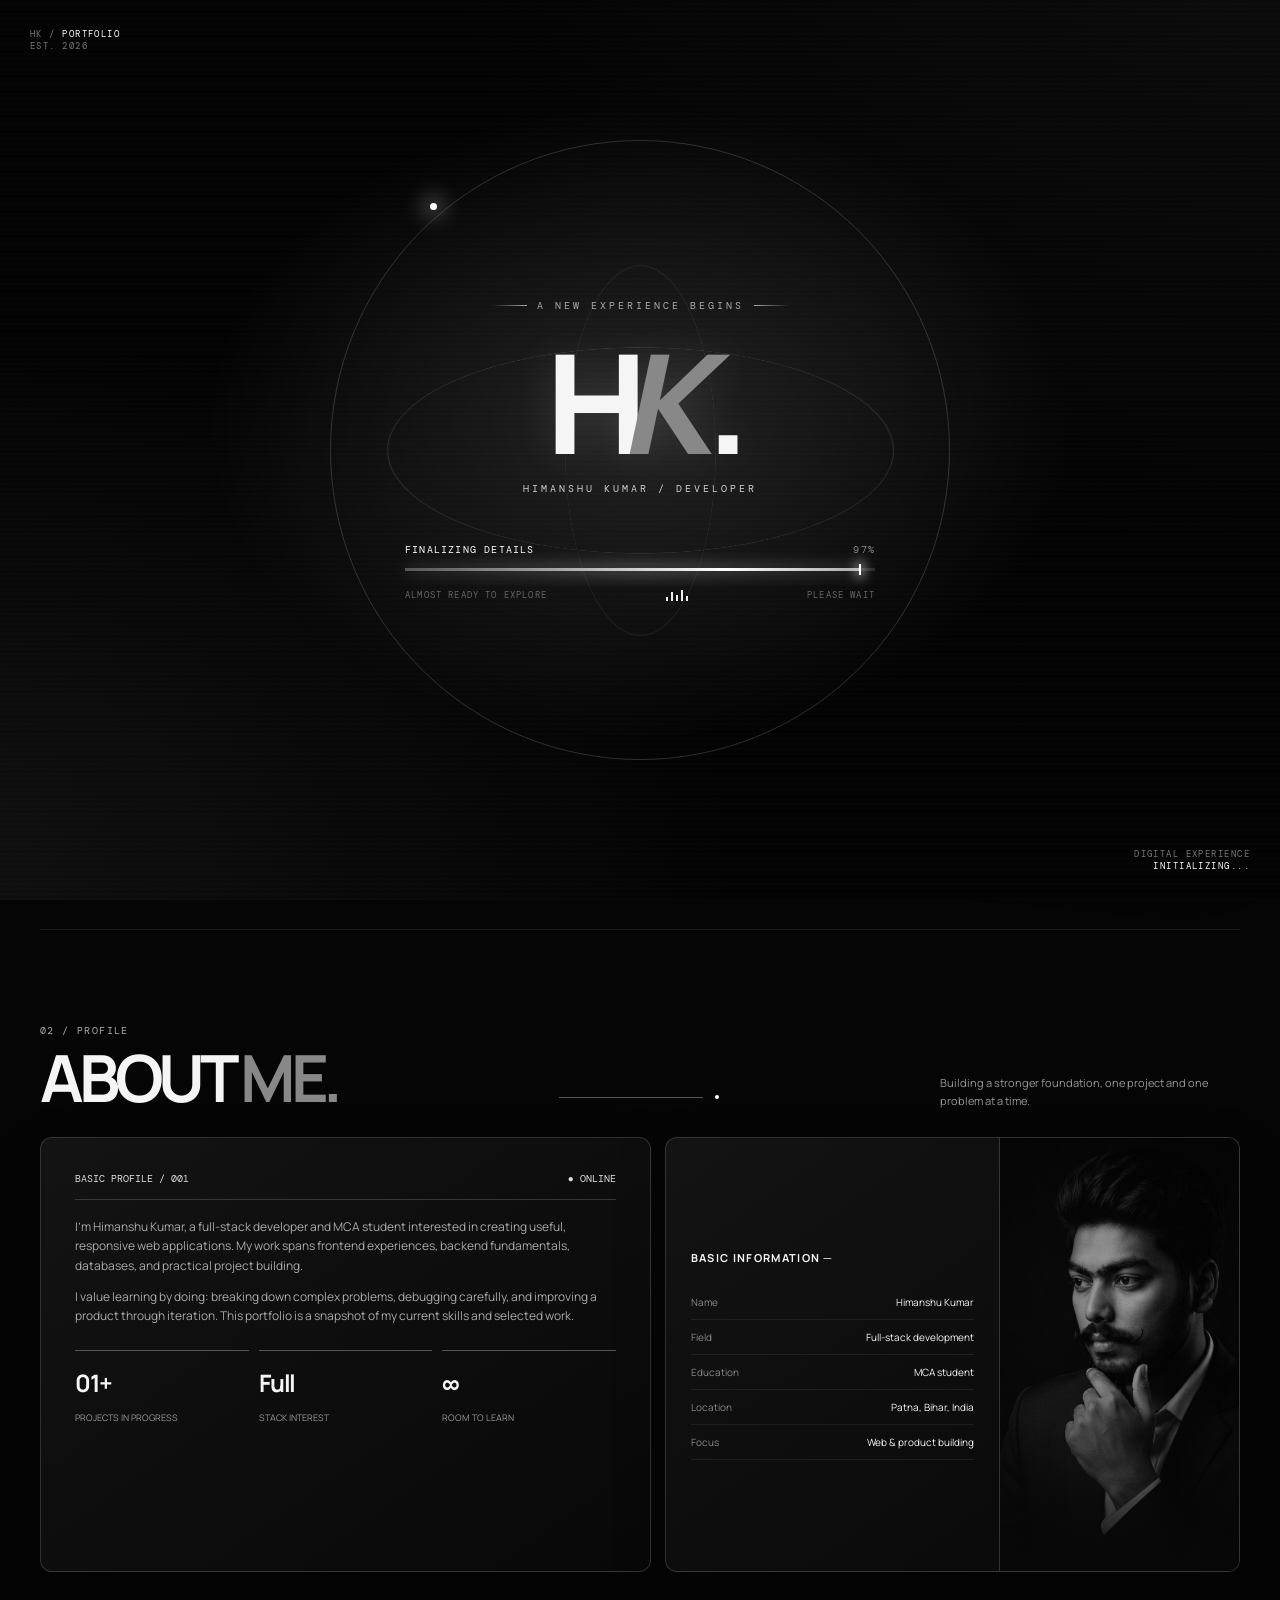
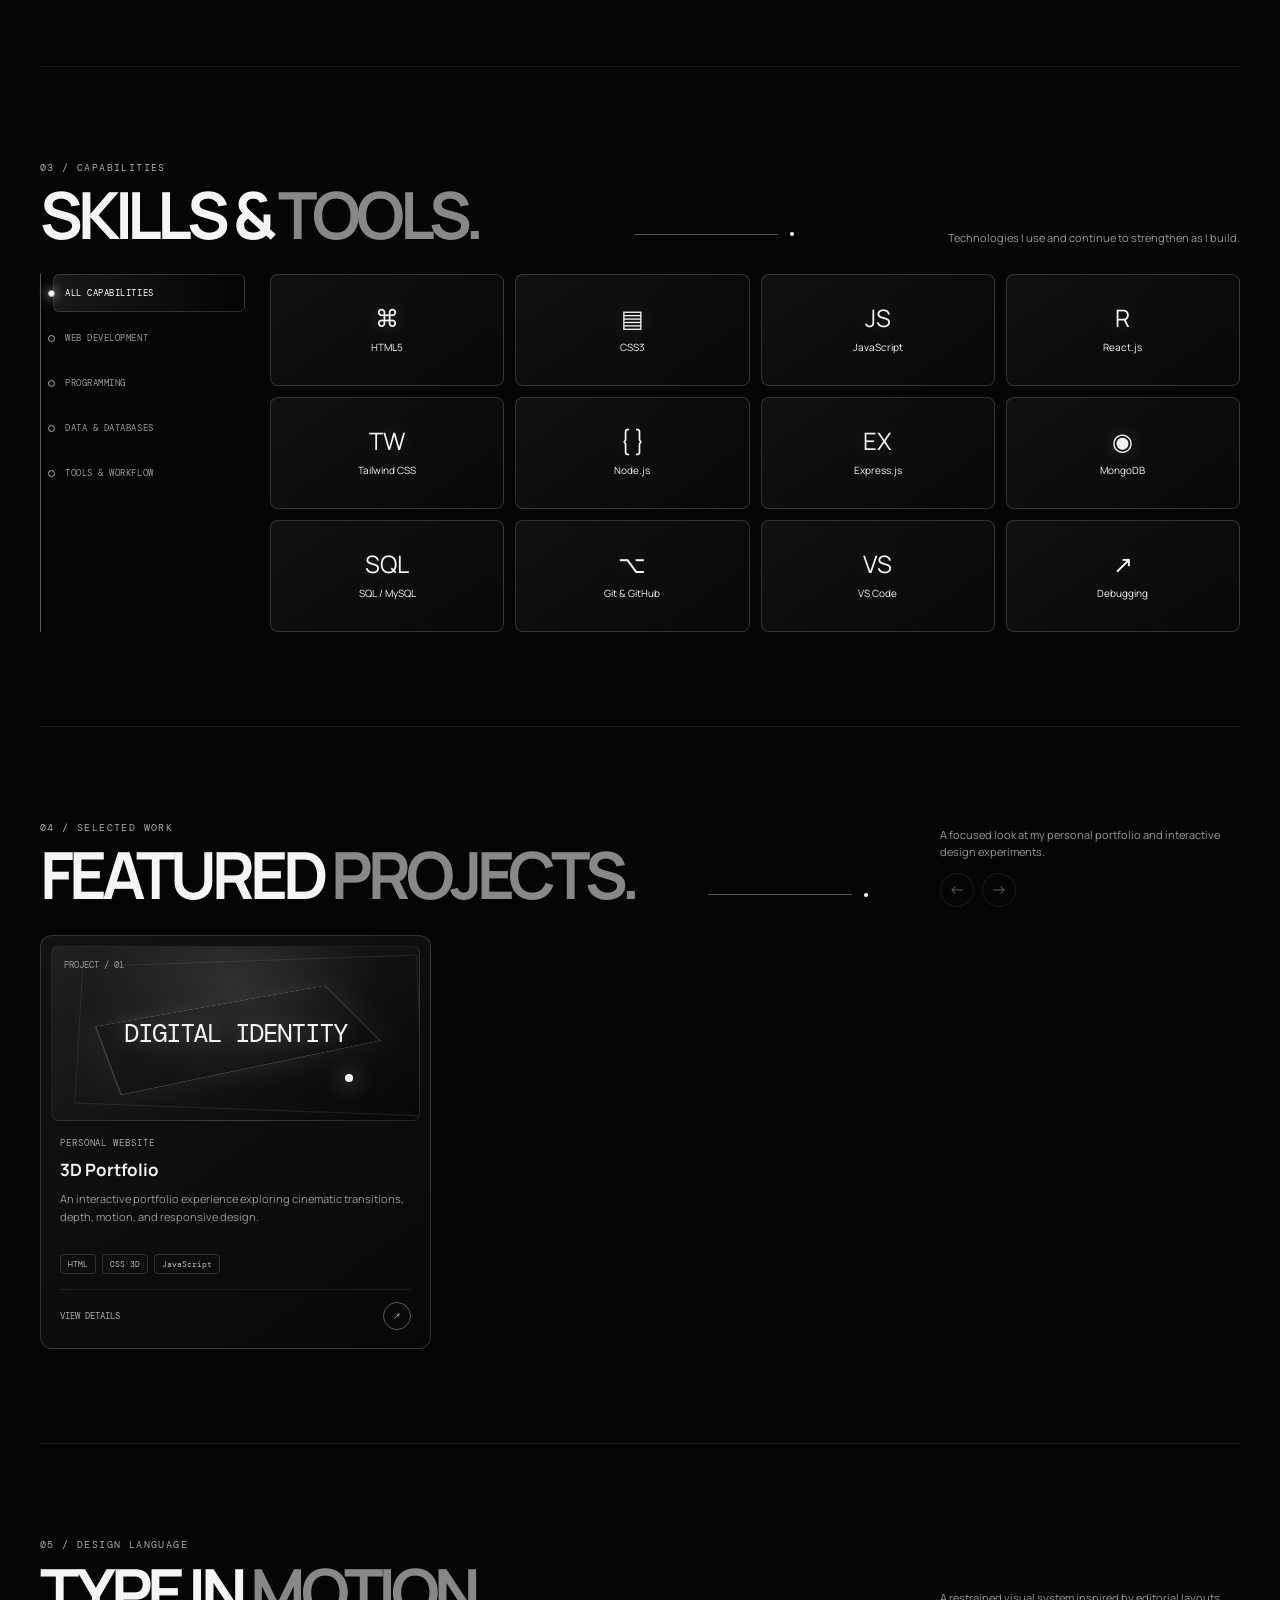
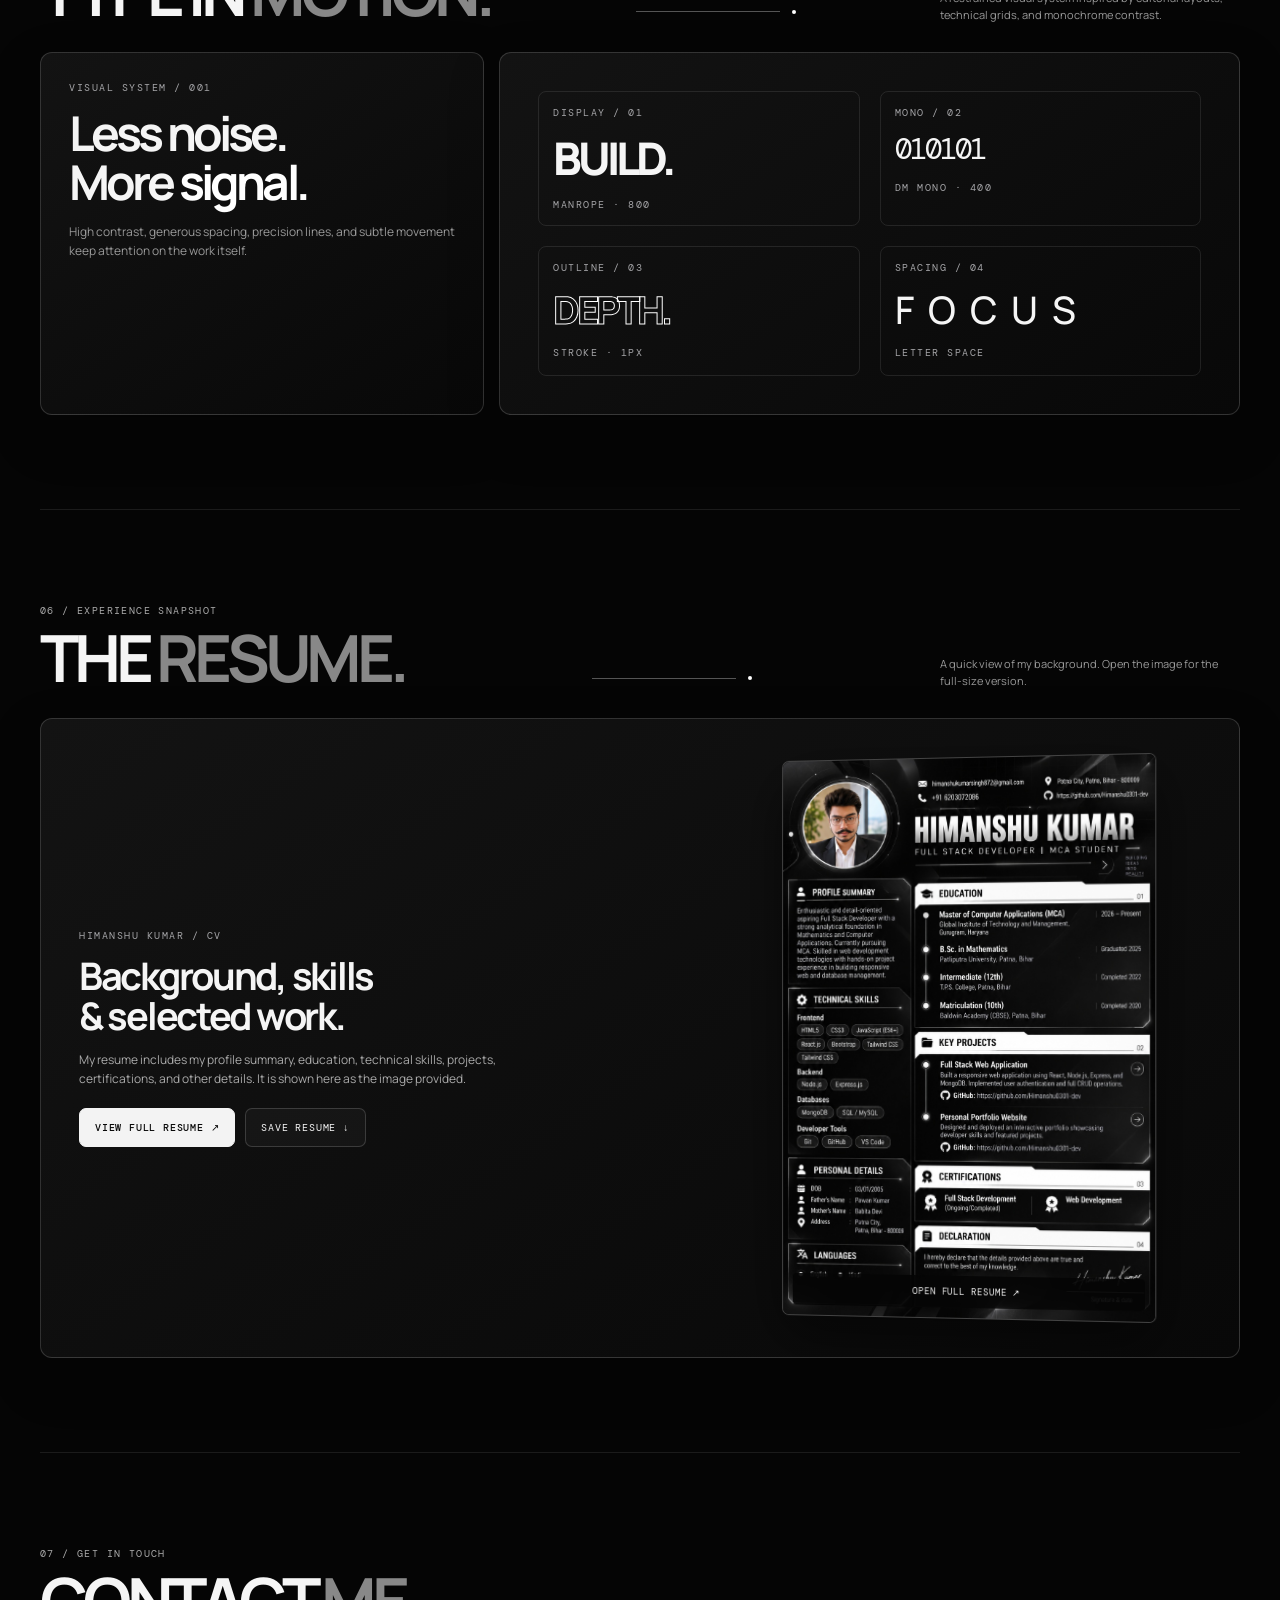
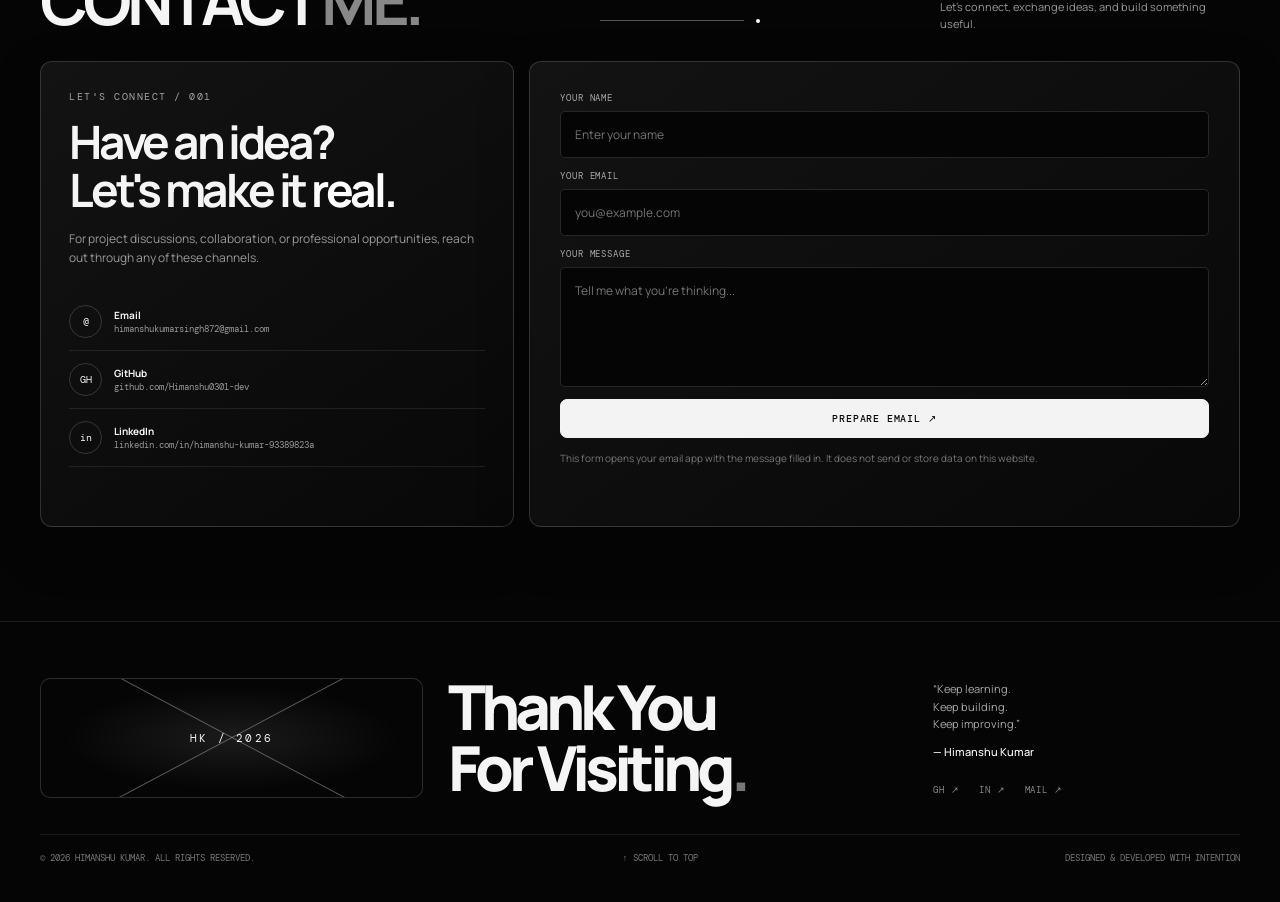
==== commit 96395dc0: "Update thanks section text and styling" ====
--- a/index.html
+++ b/index.html
@@ -11,131 +11,7 @@
 <link rel="preconnect" href="https://fonts.gstatic.com" crossorigin>
 <link href="https://fonts.googleapis.com/css2?family=DM+Mono:wght@400;500&family=Manrope:wght@400;500;600;700;800&display=swap" rel="stylesheet" media="print" onload="this.media='all'">
 <noscript><link href="https://fonts.googleapis.com/css2?family=DM+Mono:wght@400;500&family=Manrope:wght@400;500;600;700;800&display=swap" rel="stylesheet"><style>.loader{display:none}.reveal,.stagger>*{opacity:1;transform:none}</style></noscript>
-<style>
-:root{--bg:#050505;--panel:#0b0b0c;--panel2:#111113;--white:#f5f5f5;--muted:#a4a4a7;--line:rgba(255,255,255,.16);--line2:rgba(255,255,255,.08);--accent:#fff;--mono:"DM Mono",monospace;--sans:Manrope,Arial,sans-serif;--ease:cubic-bezier(.2,.75,.25,1)}
-*{box-sizing:border-box;margin:0;padding:0}
-html{scroll-behavior:smooth;scroll-padding-top:95px;background:var(--bg)}
-body{background:var(--bg);color:var(--white);font-family:var(--sans);line-height:1.6;overflow-x:hidden}
-body:before{content:"";position:fixed;inset:0;z-index:-3;pointer-events:none;opacity:.2;background-image:linear-gradient(rgba(255,255,255,.055) 1px,transparent 1px),linear-gradient(90deg,rgba(255,255,255,.045) 1px,transparent 1px);background-size:66px 66px;mask-image:linear-gradient(#000,transparent 92%)}
-body:after{content:"";position:fixed;inset:0;z-index:-4;pointer-events:none;background:radial-gradient(ellipse at 50% 5%,#fff0,transparent 40%),radial-gradient(ellipse at 8% 28%,rgba(255,255,255,.055),transparent 28%),radial-gradient(ellipse at 90% 65%,rgba(255,255,255,.035),transparent 32%),#050505}
-a{color:inherit;text-decoration:none}button,input,textarea{font:inherit}button{cursor:pointer}.wrap{width:min(1200px,calc(100% - 48px));margin-inline:auto}.mono{font:10px var(--mono);letter-spacing:.15em;text-transform:uppercase;color:var(--muted)}.accent{color:#fff}.muted{color:var(--muted)}.line{height:1px;background:linear-gradient(90deg,transparent,#777,transparent)}
-#scroll-progress{position:fixed;z-index:150;top:0;left:0;height:2px;width:100%;transform:scaleX(0);transform-origin:0 50%;will-change:transform;background:linear-gradient(90deg,#555,#fff,#777);box-shadow:0 0 16px #fff5}
-.noise{position:fixed;inset:0;z-index:80;pointer-events:none;opacity:.035;background-image:url("data:image/svg+xml,%3Csvg viewBox='0 0 180 180' xmlns='http://www.w3.org/2000/svg'%3E%3Cfilter id='n'%3E%3CfeTurbulence type='fractalNoise' baseFrequency='.8' numOctaves='3' stitchTiles='stitch'/%3E%3C/filter%3E%3Crect width='100%25' height='100%25' filter='url(%23n)' opacity='.5'/%3E%3C/svg%3E")}
-.ambient{position:fixed;z-index:-1;pointer-events:none;border-radius:50%;filter:blur(2px);opacity:.09;animation:ambientFloat 18s ease-in-out infinite alternate}.ambient.a{width:360px;height:360px;top:10%;left:-220px;background:radial-gradient(circle,#fff,transparent 70%)}.ambient.b{width:430px;height:430px;right:-260px;top:50%;background:radial-gradient(circle,#888,transparent 70%);animation-delay:-8s}.ambient.c{width:260px;height:260px;bottom:-80px;left:35%;background:radial-gradient(circle,#ddd,transparent 70%);animation-delay:-12s}@keyframes ambientFloat{to{transform:translate(60px,-55px) scale(1.12)}}
-.loader{position:fixed;inset:0;z-index:1000;isolation:isolate;overflow:hidden;display:grid;place-items:center;background:#030303;transition:opacity .95s var(--ease),visibility .95s}
-.loader:before{content:"";position:absolute;inset:-25%;z-index:-3;background:radial-gradient(ellipse at 50% 48%,rgba(255,255,255,.13),transparent 32%),radial-gradient(ellipse at 12% 80%,rgba(190,190,190,.07),transparent 35%),radial-gradient(ellipse at 85% 10%,rgba(110,110,110,.09),transparent 38%),#030303;animation:loaderBreath 5s ease-in-out infinite alternate}
-.loader:after{content:"";position:absolute;inset:0;z-index:-1;opacity:.12;pointer-events:none;background:repeating-linear-gradient(to bottom,transparent 0 3px,rgba(255,255,255,.13) 4px,transparent 5px)}
-.loader.done{opacity:0;visibility:hidden;pointer-events:none}.loader.done .loader-core{transform:scale(1.08);filter:blur(8px)}
-.loader-sweep{position:absolute;inset:0;z-index:-1;pointer-events:none;background:linear-gradient(115deg,transparent 25%,rgba(255,255,255,.09) 49%,transparent 56%);transform:translateX(-100%);animation:sweep 3.2s ease-in-out infinite}
-.loader-orbit{position:absolute;width:min(72vw,620px);aspect-ratio:1;border:1px solid rgba(255,255,255,.16);border-radius:50%;animation:spin 18s linear infinite}
-.loader-orbit:before,.loader-orbit:after{content:"";position:absolute;border:1px solid rgba(255,255,255,.14);border-radius:50%;inset:9%;transform:rotateX(66deg) rotate(-25deg)}.loader-orbit:after{inset:20%;transform:rotateY(66deg) rotate(35deg);border-color:rgba(255,255,255,.09)}.loader-orbit i{position:absolute;left:16%;top:10%;width:7px;height:7px;border-radius:50%;background:#fff;box-shadow:0 0 22px 5px #fff7}
-.loader-core{position:relative;width:min(470px,84vw);text-align:center;transition:transform .8s ease,filter .8s ease;animation:coreReveal 1.1s var(--ease) both}
-.loader-kicker{display:flex;align-items:center;justify-content:center;gap:10px;margin-bottom:26px;color:#aaa;font:10px var(--mono);letter-spacing:.3em;text-transform:uppercase}.loader-kicker:before,.loader-kicker:after{content:"";height:1px;width:35px;background:linear-gradient(90deg,transparent,#aaa)}.loader-kicker:after{transform:rotate(180deg)}
-.loader-brand{display:inline-block;font-size:clamp(76px,16vw,138px);font-weight:800;letter-spacing:-.12em;line-height:.92;color:#f5f5f5;text-shadow:0 0 48px #fff2}.loader-brand span{display:inline-block;color:#888;transform:skew(-12deg)}
-.loader-subtitle{margin-top:17px;color:#d0d0d0;font:10px var(--mono);letter-spacing:.3em;text-transform:uppercase}
-.loader-status{display:flex;justify-content:space-between;gap:15px;margin:48px 0 12px;color:#888;font:10px var(--mono);letter-spacing:.12em;text-transform:uppercase}.loader-status .state{color:#fff}
-.load-track{position:relative;height:3px;background:rgba(255,255,255,.12)}.load-track:before{content:"";position:absolute;inset:-4px 0;background:linear-gradient(90deg,transparent,#fff3,transparent);filter:blur(8px)}.load-bar{position:relative;height:100%;width:0;background:linear-gradient(90deg,#555,#fff 70%,#aaa);box-shadow:0 0 18px #fff6;transition:width .12s linear}.load-bar:after{content:"";position:absolute;right:0;top:-4px;width:2px;height:11px;background:#fff;box-shadow:0 0 12px 3px #fff8}
-.loader-bottom{display:flex;justify-content:space-between;align-items:center;margin-top:18px;color:#666;font:9px var(--mono);letter-spacing:.13em;text-transform:uppercase}.equalizer{display:flex;gap:3px;align-items:end;height:12px}.equalizer i{display:block;width:2px;background:#eee;animation:eq .8s ease-in-out infinite alternate}.equalizer i:nth-child(1){height:4px}.equalizer i:nth-child(2){height:9px;animation-delay:-.3s}.equalizer i:nth-child(3){height:6px;animation-delay:-.5s}.equalizer i:nth-child(4){height:11px;animation-delay:-.2s}.equalizer i:nth-child(5){height:5px;animation-delay:-.4s}
-.loader-corner{position:absolute;color:#777;font:9px var(--mono);letter-spacing:.16em}.loader-corner.tl{top:28px;left:30px}.loader-corner.br{bottom:28px;right:30px;text-align:right}.loader-corner b{color:#fff;font-weight:400}
-@keyframes loaderBreath{to{transform:scale(1.1)}}@keyframes sweep{0%,15%{transform:translateX(-100%)}70%,100%{transform:translateX(100%)}}@keyframes spin{to{transform:rotate(360deg)}}@keyframes coreReveal{from{opacity:0;transform:translateY(18px) scale(.96);filter:blur(8px)}to{opacity:1;transform:none;filter:blur(0)}}@keyframes eq{to{transform:scaleY(.35);opacity:.55}}
-nav{position:sticky;top:12px;z-index:120;margin:12px auto 0;width:min(1200px,calc(100% - 24px));display:flex;align-items:center;justify-content:space-between;gap:20px;padding:11px 15px;background:rgba(10,10,10,.76);border:1px solid var(--line);border-radius:12px;backdrop-filter:blur(22px);box-shadow:0 18px 45px #0006}
-.logo{font-weight:800;letter-spacing:-.07em;font-size:18px}.logo span{color:#888}nav ul{list-style:none;display:flex;gap:4px}nav li a{display:block;padding:8px 10px;border-radius:7px;color:#aaa;font-size:10px;letter-spacing:.08em;text-transform:uppercase}nav li a:hover,nav li a.active{color:#fff;background:#ffffff0d}.nav-right{display:flex;align-items:center;gap:9px}.nav-cta,.btn{display:inline-flex;align-items:center;justify-content:center;gap:9px;padding:12px 15px;border:1px solid var(--line);border-radius:7px;font:10px var(--mono);letter-spacing:.08em;text-transform:uppercase;transition:transform .25s,border-color .25s,background .25s,box-shadow .25s}.nav-cta,.btn.primary{background:#f3f3f3;color:#080808;border-color:#f3f3f3;font-weight:500}.btn.secondary{background:#ffffff08}.btn:hover,.nav-cta:hover{transform:translateY(-3px);box-shadow:0 12px 30px #000;border-color:#fff}.menu{display:none;background:#111;border:1px solid var(--line);color:#fff;border-radius:7px;padding:8px 10px}
-.hero{position:relative;min-height:calc(100svh - 72px);display:grid;grid-template-columns:1.02fr .98fr;align-items:center;gap:clamp(28px,5vw,76px);padding-block:76px 80px;perspective:1400px}
-.hero-copy{position:relative;z-index:5}.hero-kicker{display:flex;align-items:center;gap:10px;margin-bottom:24px}.status-dot{width:6px;height:6px;border-radius:50%;background:#fff;box-shadow:0 0 12px #fff;animation:pulse 2s infinite}@keyframes pulse{50%{opacity:.3;box-shadow:0 0 2px #fff}}
-.hero h1{font-size:clamp(50px,7.2vw,98px);font-weight:800;line-height:.88;letter-spacing:-.095em;margin:20px 0 24px}.hero h1 .outline{display:block;color:transparent;-webkit-text-stroke:1px #999}.hero-role{font:11px var(--mono);letter-spacing:.14em;text-transform:uppercase;color:#ddd;margin-bottom:17px;min-height:20px;contain:layout style}.hero-copy p{max-width:500px;color:#aaa;font-size:13px;margin-bottom:25px}.hero-actions{display:flex;gap:10px;flex-wrap:wrap}.social-inline{display:flex;gap:19px;flex-wrap:wrap;margin-top:23px;font:9px var(--mono);letter-spacing:.1em;color:#888}.social-inline a:hover{color:#fff}
-.hero-meta{position:absolute;right:0;top:20%;z-index:6;display:grid;gap:13px;color:#999;font:9px var(--mono);writing-mode:vertical-rl;letter-spacing:.16em;text-transform:uppercase}.hero-meta b{color:#fff;font-weight:400}
-.hero-visual{position:relative;max-width:560px;width:100%;margin:auto;perspective:1200px;transform-style:preserve-3d}
-.hero-visual:before{content:"";position:absolute;inset:12% -8% 4%;border:1px solid #ffffff22;border-radius:50%;transform:rotateX(67deg) rotateZ(-14deg);animation:orbitTilt 16s linear infinite}
-.hero-visual:after{content:"";position:absolute;inset:3% 5% 8%;border:1px solid #ffffff12;border-radius:50%;transform:rotateY(68deg) rotateZ(28deg);animation:orbitTilt 24s linear infinite reverse}
-.orbit-dot{position:absolute;z-index:5;top:13%;left:17%;width:7px;height:7px;border-radius:50%;background:#fff;box-shadow:0 0 20px 5px #fff8}
-.portrait-frame{position:relative;z-index:2;margin:3% 7% 5% 7%;border:1px solid #ffffff5c;border-radius:45% 45% 16px 16px;overflow:hidden;transform-style:preserve-3d;transform:rotateY(-9deg) rotateX(3deg);transition:transform .16s ease;box-shadow:25px 30px 90px #000,0 0 0 7px #ffffff04;background:#101010}
-.portrait-frame:before{content:"";position:absolute;inset:0;z-index:2;pointer-events:none;background:linear-gradient(130deg,#fff2,transparent 28%,transparent 68%,#fff1)}
-.portrait-frame img{display:block;width:100%;height:clamp(420px,57vw,650px);object-fit:cover;object-position:center 22%;filter:grayscale(100%) contrast(1.06);transition:transform .7s var(--ease),filter .5s}
-.hero-visual:hover .portrait-frame img{transform:scale(1.035);filter:grayscale(75%) contrast(1.08)}
-.portrait-frame:after{content:"";position:absolute;z-index:3;left:0;right:0;bottom:0;height:45%;background:linear-gradient(transparent,#050505e8)}
-.portrait-data{position:absolute;z-index:4;left:22px;right:22px;bottom:22px;display:flex;align-items:end;justify-content:space-between;gap:12px;transform:translateZ(50px)}.portrait-data strong{display:block;font-size:clamp(17px,2.2vw,24px);letter-spacing:-.04em}.portrait-data small{font:9px var(--mono);letter-spacing:.13em;color:#bbb}.portrait-index{font:10px var(--mono);color:#fff}
-.floating-label{position:absolute;z-index:7;padding:11px 13px;border:1px solid #ffffff35;background:#0b0b0be8;backdrop-filter:blur(12px);box-shadow:0 20px 45px #0009;border-radius:6px;font:9px var(--mono);letter-spacing:.08em;text-transform:uppercase;animation:float 5.5s ease-in-out infinite}.floating-label.one{top:13%;left:-1%}.floating-label.two{right:-2%;bottom:25%;animation-delay:-2.3s}.floating-label.three{right:9%;top:5%;animation-delay:-3.8s}
-@keyframes float{50%{translate:0 -10px}}@keyframes orbitTilt{to{transform:rotateX(67deg) rotateZ(346deg)}}
-.terrain{position:absolute;left:-15%;right:-15%;bottom:-28px;height:150px;z-index:4;pointer-events:none;overflow:hidden;opacity:.62;mask-image:linear-gradient(transparent,#000 32%,#000 82%,transparent)}
-.terrain svg{width:100%;height:100%;display:block;filter:drop-shadow(0 0 8px #fff3)}.terrain path{fill:none;stroke:#d7d7d7;stroke-width:.7;stroke-opacity:.7}.terrain .dim{stroke-opacity:.24}
-section{position:relative;padding:94px 0;border-top:1px solid #ffffff17}
-.section-head{display:flex;justify-content:space-between;align-items:end;gap:24px;margin-bottom:28px}.section-num{font:10px var(--mono);letter-spacing:.14em;color:#aaa}.section-head h2{font-size:clamp(34px,5.2vw,65px);line-height:.98;letter-spacing:-.08em;margin-top:9px}.section-head h2 span{color:#888}.section-head p{max-width:300px;color:#999;font-size:11px}.head-rule{display:flex;align-items:center;gap:12px;flex:1;max-width:160px;margin-bottom:10px}.head-rule:before{content:"";height:1px;flex:1;background:#555}.head-rule:after{content:"";width:4px;height:4px;border-radius:50%;background:#fff}
-.panel{position:relative;isolation:isolate;overflow:hidden;border:1px solid var(--line);border-radius:12px;background:linear-gradient(145deg,#131313,#080808);box-shadow:0 20px 50px #0004;transform-style:preserve-3d;transition:transform .25s var(--ease),border-color .3s,box-shadow .3s}.panel:before{content:"";position:absolute;z-index:-1;inset:0;opacity:0;pointer-events:none;background:radial-gradient(circle at var(--mx,50%) var(--my,50%),#fff1,transparent 58%);transition:opacity .3s}.panel:hover:before{opacity:1}.panel:hover{border-color:#ffffff55;box-shadow:0 26px 65px #0008,0 0 28px #fff05}
-.about-grid{display:grid;grid-template-columns:1.03fr .97fr;gap:14px}.about-copy{padding:clamp(22px,3vw,34px)}.terminal-line{display:flex;justify-content:space-between;gap:12px;padding-bottom:14px;margin-bottom:17px;border-bottom:1px solid var(--line);font:10px var(--mono);color:#ddd}.about-copy p{font-size:12px;color:#aaa}.about-copy p+p{margin-top:12px}.metrics{display:grid;grid-template-columns:repeat(3,1fr);gap:10px;margin-top:25px}.metric{padding-top:13px;border-top:1px solid #555}.metric b{display:block;font-size:24px;letter-spacing:-.06em}.metric span{font-size:9px;color:#999}.info-card{display:grid;grid-template-columns:1fr .72fr;min-height:330px}.info-list{padding:25px;display:flex;flex-direction:column;justify-content:center}.info-list h3{font-size:11px;letter-spacing:.12em;text-transform:uppercase;margin-bottom:18px}.info-row{display:flex;justify-content:space-between;gap:12px;padding:9px 0;border-bottom:1px solid #ffffff12;font-size:10px}.info-row span:first-child{color:#888}.info-row span:last-child{text-align:right;overflow-wrap:anywhere}.info-photo{position:relative;overflow:hidden;min-height:100%;border-left:1px solid var(--line)}.info-photo img{width:100%;height:100%;min-height:330px;object-fit:cover;object-position:center 18%;filter:grayscale(100%);opacity:.76}.info-photo:after{content:"";position:absolute;inset:0;background:linear-gradient(0deg,#080808 0%,transparent 45%),linear-gradient(90deg,#0b0b0b40,transparent)}
-.skill-layout{display:grid;grid-template-columns:205px 1fr;gap:25px}.skill-tabs{display:flex;flex-direction:column;gap:7px;border-left:1px solid #555;padding-left:12px}.skill-tab{display:flex;align-items:center;gap:10px;text-align:left;border:1px solid transparent;background:transparent;color:#999;padding:12px 10px;border-radius:6px;font:9px var(--mono);letter-spacing:.06em;text-transform:uppercase}.skill-tab:before{content:"";width:5px;height:5px;border:1px solid #aaa;border-radius:50%;margin-left:-16px;background:#080808}.skill-tab.active,.skill-tab:hover{color:#fff;border-color:#ffffff25;background:linear-gradient(90deg,#ffffff15,transparent)}.skill-tab.active:before{background:#fff;box-shadow:0 0 12px #fff}.skill-grid{display:grid;grid-template-columns:repeat(4,minmax(0,1fr));gap:11px}.skill-card{min-height:112px;padding:17px 10px;display:flex;flex-direction:column;align-items:center;justify-content:center;gap:9px;text-align:center;border:1px solid var(--line);border-radius:8px;background:linear-gradient(145deg,#111,#080808);transform-style:preserve-3d;transition:transform .25s,border-color .25s,background .25s}.skill-card:hover{border-color:#fff8;background:#171717;transform:translateY(-4px)}.skill-glyph{font-size:24px;line-height:1;color:#f4f4f4;text-shadow:0 0 20px #fff3}.skill-card span:last-child{font-size:10px}.skill-card.hidden{display:none}
-.projects-grid{display:grid;grid-template-columns:repeat(3,minmax(0,1fr));gap:14px}.project-card{padding:10px;cursor:pointer}.project-art{position:relative;display:grid;place-items:center;height:175px;overflow:hidden;border:1px solid #ffffff17;border-radius:7px;background:radial-gradient(ellipse at 50% 20%,#ffffff1b,transparent 55%),linear-gradient(145deg,#202020,#070707);perspective:700px}.project-art:before{content:"";position:absolute;width:70%;height:70%;border:1px solid #ffffff35;transform:rotateX(58deg) rotateZ(-20deg);box-shadow:0 0 40px #fff1;animation:artFloat 7s ease-in-out infinite}.project-art:after{content:"";position:absolute;inset:12px;border:1px solid #ffffff15;transform:perspective(500px) rotateY(-8deg) rotateX(5deg)}.project-art .art-label{position:relative;z-index:2;font:clamp(16px,2vw,26px) var(--mono);letter-spacing:-.08em;text-shadow:0 0 25px #fff5}.project-art .art-index{position:absolute;top:12px;left:12px;z-index:3;font:9px var(--mono);color:#999}.project-art .art-dot{position:absolute;right:18%;bottom:22%;width:8px;height:8px;border-radius:50%;background:#fff;box-shadow:0 0 22px #fff;z-index:3}@keyframes artFloat{50%{transform:rotateX(58deg) rotateZ(-12deg) translateY(-7px)}}
-.project-body{padding:16px 9px 8px}.project-meta{font:9px var(--mono);letter-spacing:.1em;color:#aaa;text-transform:uppercase}.project-body h3{font-size:17px;margin:7px 0}.project-body p{font-size:11px;color:#999;min-height:52px}.tags{display:flex;gap:6px;flex-wrap:wrap;margin-top:12px}.tag{padding:4px 7px;border:1px solid #ffffff25;border-radius:4px;font:8px var(--mono);color:#bbb}.project-bottom{display:flex;align-items:center;justify-content:space-between;margin-top:15px;padding-top:12px;border-top:1px solid #ffffff13;font:9px var(--mono);color:#aaa}.circle-arrow{width:28px;height:28px;border:1px solid #ffffff50;border-radius:50%;display:grid;place-items:center;transition:transform .25s,background .25s,color .25s}.project-card:hover .circle-arrow{transform:rotate(45deg);background:#fff;color:#000}
-.project-controls{display:flex;gap:8px}.icon-button{width:34px;height:34px;border:1px solid #ffffff3a;border-radius:50%;background:#080808;color:#fff;transition:.25s}.icon-button:hover{background:#fff;color:#000}
-.type-layout{display:grid;grid-template-columns:.75fr 1.25fr;gap:15px}.type-intro{padding:28px}.type-intro h3{font-size:clamp(28px,4vw,48px);letter-spacing:-.08em;line-height:1.02;margin:15px 0}.type-intro p{font-size:12px;color:#999}.type-samples{padding:clamp(20px,4vw,38px);display:grid;grid-template-columns:1fr 1fr;gap:20px}.type-sample{padding:14px;border:1px solid #ffffff18;border-radius:8px;min-height:130px}.type-sample .sample-word{font-size:clamp(24px,4vw,45px);font-weight:800;letter-spacing:-.09em;line-height:1.1;margin:15px 0}.type-sample:nth-child(2) .sample-word{font-family:var(--mono);font-weight:400;font-size:clamp(19px,3vw,29px);letter-spacing:-.07em}.type-sample:nth-child(3) .sample-word{font-size:clamp(24px,3vw,38px);-webkit-text-stroke:1px #fff;color:transparent}.type-sample:nth-child(4) .sample-word{font-size:clamp(24px,3vw,38px);font-weight:500;letter-spacing:.08em}
-.resume-layout{display:grid;grid-template-columns:1fr .75fr;gap:28px;align-items:center;padding:clamp(20px,4vw,38px)}.resume-copy h3{font-size:clamp(26px,3vw,38px);line-height:1.05;letter-spacing:-.06em;margin:14px 0}.resume-copy p{font-size:12px;color:#aaa;max-width:470px;margin-bottom:20px}.resume-preview{position:relative;display:block;overflow:hidden;border:1px solid #ffffff40;border-radius:7px;background:#e8e8e8;box-shadow:0 22px 60px #0008;transform:perspective(900px) rotateY(-4deg);transition:transform .35s,border-color .35s}.resume-preview img{display:block;width:100%;height:auto;max-height:560px;object-fit:contain;object-position:top}.resume-preview:hover{transform:perspective(900px) rotateY(0) translateY(-5px);border-color:#fff}.resume-preview span{position:absolute;left:10px;right:10px;bottom:10px;text-align:center;padding:10px;border-radius:4px;background:#050505e8;font:9px var(--mono);letter-spacing:.1em}
-.contact-layout{display:grid;grid-template-columns:.8fr 1.2fr;gap:15px}.contact-info{padding:28px}.contact-info h3{font-size:clamp(28px,4vw,46px);line-height:1.05;letter-spacing:-.07em;margin:15px 0}.contact-info p{font-size:12px;color:#999;margin-bottom:25px}.contact-link{display:flex;align-items:center;gap:12px;padding:12px 0;border-bottom:1px solid #ffffff17}.contact-icon{display:grid;place-items:center;flex:none;width:33px;height:33px;border:1px solid #ffffff2b;border-radius:50%;font:10px var(--mono)}.contact-link b{display:block;font-size:10px}.contact-link small{display:block;color:#999;font:9px var(--mono);overflow-wrap:anywhere}.contact-form{padding:clamp(20px,3vw,30px);display:grid;gap:12px}.field{display:grid;gap:7px}.field label{font:9px var(--mono);color:#aaa;text-transform:uppercase;letter-spacing:.1em}.field input,.field textarea{width:100%;border:1px solid #ffffff22;border-radius:5px;background:#050505;color:#fff;padding:13px 14px;font-size:12px;outline:none;transition:border-color .2s,box-shadow .2s}.field input:focus,.field textarea:focus{border-color:#fff8;box-shadow:0 0 0 3px #ffffff0a}.field textarea{min-height:120px;resize:vertical}.form-note{font-size:10px;color:#777}.form-status{font-size:11px;color:#ddd;min-height:18px}
-.thanks{padding:55px 0 38px;border-top:1px solid #ffffff1a}.thanks-inner{display:grid;grid-template-columns:1fr 1.2fr .8fr;gap:25px;align-items:center}.thanks-mark{height:120px;display:grid;place-items:center;border:1px solid #ffffff28;border-radius:10px;overflow:hidden;position:relative;background:radial-gradient(ellipse at center,#ffffff17,transparent 65%)}.thanks-mark:before,.thanks-mark:after{content:"";position:absolute;width:140%;height:1px;background:#fff5;transform:rotate(28deg)}.thanks-mark:after{transform:rotate(-28deg)}.thanks-mark span{font:11px var(--mono);z-index:2;letter-spacing:.2em}.thanks-title{font-size:clamp(34px,5vw,62px);font-weight:800;letter-spacing:-.08em;line-height:.98}.thanks-quote{font-size:11px;color:#aaa}.thanks-quote b{display:block;color:#fff;font-weight:500;margin-top:10px}.footer-bottom{display:flex;justify-content:space-between;gap:14px;flex-wrap:wrap;margin-top:35px;padding-top:17px;border-top:1px solid #ffffff16;color:#777;font:9px var(--mono)}
-.reveal{opacity:0;transform:translateY(25px);transition:opacity .8s var(--ease),transform .8s var(--ease)}.reveal.visible{opacity:1;transform:none}.stagger>*{opacity:0;transform:translateY(18px);transition:opacity .65s var(--ease),transform .65s var(--ease)}.stagger.visible>*{opacity:1;transform:none}.stagger.visible>*:nth-child(2){transition-delay:.08s}.stagger.visible>*:nth-child(3){transition-delay:.16s}.stagger.visible>*:nth-child(4){transition-delay:.24s}
-.modal{position:fixed;inset:0;z-index:300;display:none;place-items:center;padding:20px;background:#000c;backdrop-filter:blur(12px)}.modal.open{display:grid}.modal-card{width:min(540px,100%);padding:28px;border:1px solid #ffffff35;border-radius:12px;background:linear-gradient(145deg,#171717,#070707);box-shadow:0 30px 100px #000;animation:coreReveal .35s ease both}.modal-top{display:flex;justify-content:space-between;gap:15px;align-items:start}.modal-card h3{font-size:28px;letter-spacing:-.06em;margin:10px 0}.modal-card p{font-size:12px;color:#aaa;margin-bottom:18px}.modal-close{width:32px;height:32px;border:1px solid #ffffff35;border-radius:50%;background:transparent;color:#fff}.modal-actions{display:flex;gap:9px;flex-wrap:wrap}
-@media(max-width:900px){nav ul{gap:0}nav li a{padding:8px 7px;font-size:9px}.hero{grid-template-columns:1fr;gap:50px;min-height:auto;padding-top:60px}.hero-copy{max-width:700px}.hero-visual{max-width:530px}.hero-meta{right:0;top:10%;}.portrait-frame img{height:clamp(430px,85vw,650px)}.about-grid{grid-template-columns:1fr}.info-card{min-height:300px}.info-photo img{min-height:300px}.skill-layout{grid-template-columns:165px 1fr}.skill-grid{grid-template-columns:repeat(3,minmax(0,1fr))}.projects-grid{grid-template-columns:repeat(2,minmax(0,1fr))}.type-layout{grid-template-columns:1fr}.resume-layout{grid-template-columns:1fr .7fr}.thanks-inner{grid-template-columns:.7fr 1.3fr}.thanks-quote{grid-column:2}}
-@media(max-width:650px){.wrap{width:calc(100% - 28px)}nav{width:calc(100% - 18px);padding:9px 11px}nav ul{display:none;position:absolute;top:calc(100% + 8px);left:0;right:0;padding:10px;background:#0c0c0c;border:1px solid var(--line);border-radius:10px;flex-direction:column;box-shadow:0 20px 45px #000}nav.open ul{display:flex}nav li a{padding:11px;font-size:10px}.nav-cta{display:none}.menu{display:block}.hero{padding-block:50px 75px;gap:42px}.hero h1{font-size:clamp(52px,15vw,84px)}.hero-meta{display:none}.hero-copy p{font-size:12px}.portrait-frame{margin-inline:6%}.portrait-frame img{height:clamp(390px,115vw,540px)}.floating-label.one{left:-1%}.floating-label.two{right:-1%}.floating-label.three{right:6%}.terrain{bottom:-35px;height:100px}section{padding:70px 0}.section-head{display:block}.section-head p{margin-top:12px}.head-rule{display:none}.info-card{grid-template-columns:1fr .55fr}.info-list{padding:17px}.info-row{font-size:9px}.info-photo img{min-height:100%;height:100%;position:absolute;inset:0}.metrics{gap:8px}.metric b{font-size:20px}.skill-layout{grid-template-columns:1fr;gap:18px}.skill-tabs{flex-direction:row;overflow-x:auto;border-left:0;border-bottom:1px solid #555;padding:0 0 9px;gap:5px}.skill-tab{white-space:nowrap;padding:9px 10px}.skill-tab:before{display:none}.skill-grid{grid-template-columns:repeat(2,minmax(0,1fr));gap:8px}.skill-card{min-height:100px}.projects-grid{grid-template-columns:1fr}.project-art{height:190px}.project-body p{min-height:0}.type-samples{gap:9px;padding:14px}.type-sample{padding:10px;min-height:115px}.resume-layout{grid-template-columns:1fr}.resume-preview{width:min(100%,420px);margin-inline:auto;transform:none}.contact-layout{grid-template-columns:1fr}.contact-info,.contact-form{padding:20px}.thanks-inner{grid-template-columns:1fr;gap:18px}.thanks-mark{height:85px}.thanks-quote{grid-column:auto}.footer-bottom{flex-direction:column}.loader-orbit{width:105vw}.loader-status{margin-top:38px;font-size:9px}.loader-kicker{font-size:9px;letter-spacing:.18em}.loader-subtitle{font-size:9px;letter-spacing:.18em}.loader-corner.tl{top:18px;left:15px}.loader-corner.br{bottom:18px;right:15px}}
-@media(max-width:390px){.wrap{width:calc(100% - 22px)}.hero h1{font-size:49px}.hero-actions .btn{flex:1 1 100%}.portrait-frame img{height:390px}.portrait-data{left:13px;right:13px;bottom:14px}.floating-label{font-size:8px;padding:9px}.info-row{gap:6px}.skill-card span:last-child{font-size:9px}.loader-corner{font-size:8px}.loader-bottom{font-size:8px}}
-/* ===== PERFORMANCE LAYER (added) ===== */
-/* Keep content from ever widening the mobile layout viewport (the hero .terrain bleeds past the edges on purpose). */
-main{overflow-x:clip}
-@supports not (overflow:clip){main{overflow-x:hidden}}
-.modal{overscroll-behavior:contain}
-@keyframes coreRevealLite{from{opacity:0;transform:translateY(18px) scale(.96)}to{opacity:1;transform:none}}
-@keyframes pulseLite{50%{opacity:.3}}
-/* Don't animate the page behind the loader, and don't animate in a hidden tab or when the section is off-screen. */
-html.loading .ambient,html.loading .hero-visual:before,html.loading .hero-visual:after,html.loading .floating-label,html.loading .status-dot,html.loading .project-art:before{animation-play-state:paused}
-html.tab-hidden *,html.tab-hidden *:before,html.tab-hidden *:after{animation-play-state:paused!important}
-#home.is-off .hero-visual:before,#home.is-off .hero-visual:after,#home.is-off .floating-label,#home.is-off .status-dot,.project-art.is-off:before{animation-play-state:paused}
-/* Set by JS on weak phones / when a low frame rate is detected: keep the look, drop the infinite decorative loops. */
-html.low-end .hero-visual:before,html.low-end .hero-visual:after,html.low-end .floating-label,html.low-end .status-dot,html.low-end .project-art:before{animation:none}
-html.low-end .reveal,html.low-end .stagger>*{transition-duration:.3s}
-/* ===== MOBILE / TOUCH "LITE" MODE: same design, far cheaper to composite ===== */
-@media(max-width:900px),(hover:none) and (pointer:coarse){
-  /* 1. Fixed full-screen layers: drop SVG-noise + 3 blurred animated blobs, merge grid + glows into ONE static layer sized to the large viewport (no re-raster when the address bar collapses). */
-  .noise,.ambient{display:none}
-  body:before{display:none}
-  body:after{inset:auto;top:0;left:0;right:0;height:100vh;height:100lvh;background:radial-gradient(ellipse at 8% 28%,rgba(255,255,255,.055),transparent 28%),radial-gradient(ellipse at 90% 65%,rgba(255,255,255,.035),transparent 32%),linear-gradient(transparent,#050505 92%),linear-gradient(90deg,rgba(255,255,255,.009) 1px,transparent 1px) 0 0/66px 66px,linear-gradient(rgba(255,255,255,.011) 1px,transparent 1px) 0 0/66px 66px,#050505}
-  /* 2. backdrop-filter re-blurs everything under it on every scroll frame: use near-opaque fills instead. */
-  nav{backdrop-filter:none;-webkit-backdrop-filter:none;background:rgba(10,10,10,.95);box-shadow:0 10px 24px #0007}
-  .floating-label{backdrop-filter:none;-webkit-backdrop-filter:none;background:#0b0b0bf2;box-shadow:0 10px 24px #0008}
-  .modal{backdrop-filter:none;-webkit-backdrop-filter:none;background:#000000eb}
-  /* 3. Hero: smaller shadows, no filter on the SVG, no hover effects that stick after a tap. */
-  .portrait-frame{box-shadow:0 14px 36px #000c,0 0 0 7px #ffffff04}
-  .hero-visual:hover .portrait-frame img{transform:none;filter:grayscale(100%) contrast(1.06)}
-  .terrain svg{filter:none}
-  .status-dot{animation-name:pulseLite}
-  /* 4. Cards: no per-card 3D layers, lighter shadows, no sticky-hover glow. */
-  .panel,.skill-card{transform-style:flat}
-  .panel{box-shadow:0 10px 24px #0004}
-  .panel:hover{box-shadow:0 10px 24px #0004}
-  .panel:hover:before{opacity:0}
-  .btn:hover,.nav-cta:hover{box-shadow:0 6px 14px #000}
-  /* 5. Scroll reveals: shorter travel and duration. */
-  .reveal{transform:translateY(14px);transition-duration:.55s}
-  .stagger>*{transform:translateY(12px);transition-duration:.5s}
-  /* 6. Loader: no 150%-size scaling layer, no blur filters, quicker fade. */
-  .loader{transition:opacity .5s var(--ease),visibility .5s}
-  .loader:before{inset:0;animation:none}
-  .loader-core{animation-name:coreRevealLite}
-  .loader.done .loader-core{filter:none;transform:scale(1.04)}
-  .load-track:before{filter:none;inset:-8px 0;background:linear-gradient(90deg,transparent,#fff2,transparent)}
-  .loader-brand{text-shadow:0 0 24px #fff2}
-  .modal-card{animation-name:coreRevealLite}
-}
-/* ===== Resume preview: shrink-wrap the frame to the picture so the light background never shows as side bars ===== */
-.resume-preview{width:fit-content;max-width:100%;margin-inline:auto;background:#050505}
-.resume-preview img{width:auto;max-width:100%;height:auto;max-height:560px}
-/* ===== Phone/touch portrait animation: ONE element, transform + opacity only (compositor-friendly), no blur/filter/shadow animation.
-   Entrance plays when the portrait first scrolls into view, then a slow tilt-and-float replaces the desktop pointer-tilt that touch screens can't use.
-   Paused whenever the portrait is off-screen or the tab is hidden; disabled by prefers-reduced-motion. ===== */
-@keyframes portraitIn{from{opacity:.35;transform:rotateY(-26deg) rotateX(8deg) translate3d(0,22px,0) scale(.94)}to{opacity:1;transform:rotateY(-9deg) rotateX(3deg) translate3d(0,0,0) scale(1)}}
-@keyframes portraitDrift{0%,100%{transform:rotateY(-9deg) rotateX(3deg) translate3d(0,0,0)}50%{transform:rotateY(-2deg) rotateX(-.5deg) translate3d(0,-9px,0)}}
-@media(hover:none) and (pointer:coarse){
-  html.ready .portrait-frame{animation:portraitIn .9s var(--ease) both,portraitDrift 8s ease-in-out .9s infinite}
-  html.ready .hero-visual.is-still .portrait-frame{animation-play-state:paused}
-}
-@media(prefers-reduced-motion:reduce){*,*:before,*:after{animation:none!important;transition:none!important;scroll-behavior:auto!important}.reveal,.stagger>*{opacity:1;transform:none}.loader-orbit{animation:none}}
-</style>
+<link rel="stylesheet" href="style.css">
 </head>
 <body>
 <div id="scroll-progress"></div><div class="noise"></div><div class="ambient a"></div><div class="ambient b"></div><div class="ambient c"></div>
@@ -215,261 +91,12 @@
   <form class="panel contact-form" id="contact-form"><div class="field"><label for="name">Your name</label><input id="name" name="name" autocomplete="name" placeholder="Enter your name" required></div><div class="field"><label for="email">Your email</label><input id="email" name="email" type="email" autocomplete="email" placeholder="you@example.com" required></div><div class="field"><label for="message">Your message</label><textarea id="message" name="message" placeholder="Tell me what you're thinking..." required></textarea></div><button class="btn primary" type="submit">PREPARE EMAIL ↗</button><p class="form-note">This form opens your email app with the message filled in. It does not send or store data on this website.</p><div class="form-status" id="form-status" aria-live="polite"></div></form></div>
 </section>
 
-<section class="thanks"><div class="wrap"><div class="thanks-inner"><div class="thanks-mark"><span>HK / 2026</span></div><div class="thanks-title">Thank you<br>for watching<span style="color:#777">.</span></div><div class="thanks-quote">“Keep learning.<br>Keep building.<br>Keep improving.”<b>— Himanshu Kumar</b><div class="social-inline"><a href="https://github.com/Himanshu0301-dev" target="_blank" rel="noopener noreferrer">GH ↗</a><a href="https://www.linkedin.com/in/himanshu-kumar-93389823a/" target="_blank" rel="noopener noreferrer">IN ↗</a><a href="mailto:himanshukumarsingh872@gmail.com">MAIL ↗</a></div></div></div><div class="footer-bottom"><span>© <span id="year"></span> HIMANSHU KUMAR. ALL RIGHTS RESERVED.</span><a href="#home">↑ SCROLL TO TOP</a><span>DESIGNED &amp; DEVELOPED WITH INTENTION</span></div></div></section>
+<section class="thanks"><div class="wrap"><div class="thanks-inner"><div class="thanks-mark"><span>HK / 2026</span></div><div class="thanks-title">Thank You<br>For Visiting<span style="color:#777">.</span></div><div class="thanks-quote">“Keep learning.<br>Keep building.<br>Keep improving.”<b>— Himanshu Kumar</b><div class="social-inline"><a href="https://github.com/Himanshu0301-dev" target="_blank" rel="noopener noreferrer">GH ↗</a><a href="https://www.linkedin.com/in/himanshu-kumar-93389823a/" target="_blank" rel="noopener noreferrer">IN ↗</a><a href="mailto:himanshukumarsingh872@gmail.com">MAIL ↗</a></div></div></div><div class="footer-bottom"><span>© <span id="year"></span> HIMANSHU KUMAR. ALL RIGHTS RESERVED.</span><a href="#home">↑ SCROLL TO TOP</a><span>DESIGNED &amp; DEVELOPED WITH INTENTION</span></div></div></section>
 </main>
 
 <div class="modal" id="project-modal" role="dialog" aria-modal="true" aria-labelledby="modal-title"><div class="modal-card"><div class="modal-top"><div class="mono" id="modal-kicker">PROJECT / DETAILS</div><button class="modal-close" id="modal-close" aria-label="Close project details">×</button></div><h3 id="modal-title">Project</h3><p id="modal-description"></p><div class="tags" id="modal-tags"></div><div class="modal-actions" id="modal-actions" style="margin-top:20px"></div></div></div>
 
-<script>
-(() => {
-  'use strict';
-  const root = document.documentElement;
-  const $ = (s, rootEl=document) => rootEl.querySelector(s);
-  const $$ = (s, rootEl=document) => [...rootEl.querySelectorAll(s)];
-  const reduceMotion = matchMedia('(prefers-reduced-motion: reduce)').matches;
-  // Same condition as the CSS "lite" block, so JS and CSS always agree about what counts as mobile/touch.
-  const isLite = matchMedia('(max-width:900px), (hover:none) and (pointer:coarse)').matches;
-  // Run each feature in isolation so one failure can never block the loader or the other features.
-  const safe = (name, fn) => { try { fn(); } catch (err) { console.error('[portfolio] ' + name + ' failed:', err); } };
+<script src="script.js" defer></script>
 
-  // Weak-phone hint (never applied on desktop). CSS turns the infinite decorative loops off for html.low-end.
-  const conn = navigator.connection || {};
-  const weakDevice = (navigator.deviceMemory && navigator.deviceMemory <= 2) || (navigator.hardwareConcurrency && navigator.hardwareConcurrency <= 4) || conn.saveData === true || /(^|-)2g$/.test(conn.effectiveType || '');
-  if (isLite && weakDevice) root.classList.add('low-end');
-
-  // State shared between features.
-  let loaderDone = false, heroVisible = true, typing = false, typeTimer;
-
-  // ---------------------------------------------------------------------------
-  // Loader: time-based (not tick-based), waits for the hero photo to be decoded,
-  // can never hang (hard stop), and removes itself from the DOM when finished.
-  // ---------------------------------------------------------------------------
-  const loader = $('#loader'), bar = $('#load-bar'), number = $('#load-number'), state = $('#load-state'), caption = $('#load-caption');
-  const stages = [{at:0,state:'BOOTING INTERFACE',caption:'RENDERING VISUAL SYSTEM'},{at:28,state:'LOADING ASSETS',caption:'PREPARING DIGITAL SPACE'},{at:55,state:'BUILDING EXPERIENCE',caption:'CALIBRATING MOTION ENGINE'},{at:82,state:'FINALIZING DETAILS',caption:'ALMOST READY TO EXPLORE'}];
-  const minMs = reduceMotion ? 250 : isLite ? 1500 : 2800;   // shortest the loader is shown
-  const maxMs = 4500;                                         // longest we ever wait for the photo
-  let loaderFinished = false, shown = -1, heroReady = false;
-
-  function paintLoader(p){
-    if (p === shown) return;
-    shown = p;
-    bar.style.width = p + '%';
-    number.textContent = String(p).padStart(2,'0') + '%';
-    const stage = [...stages].reverse().find(s => p >= s.at) || stages[0];
-    state.textContent = stage.state; caption.textContent = stage.caption;
-  }
-  function onLoaderDone(){
-    loaderDone = true;
-    root.classList.remove('loading');
-    root.classList.add('ready');
-    syncTyping();
-    setTimeout(startFpsProbe, 800);
-  }
-  function finishLoader(){
-    if (loaderFinished) return;
-    loaderFinished = true;
-    clearTimeout(hardStop);
-    paintLoader(100); state.textContent = 'ACCESS GRANTED'; caption.textContent = 'WELCOME TO THE EXPERIENCE';
-    setTimeout(() => {
-      loader.classList.add('done');
-      const removeLoader = () => loader.remove();           // frees its large animated layers for good
-      loader.addEventListener('transitionend', e => { if (e.target === loader) removeLoader(); });
-      setTimeout(removeLoader, reduceMotion ? 50 : 1300);   // fallback when transitions are disabled
-      onLoaderDone();
-    }, reduceMotion ? 0 : 450);
-  }
-  const hardStop = setTimeout(() => { console.warn('[portfolio] loader hard stop reached'); finishLoader(); }, maxMs + 500);
-
-  safe('loader', () => {
-    if (!loader || !bar || !number || !state || !caption) { console.warn('[portfolio] loader markup missing; skipping loader'); loaderFinished = true; clearTimeout(hardStop); onLoaderDone(); return; }
-    const hero = $('.portrait-frame img');
-    if (hero) {
-      const decoded = () => { (hero.decode ? hero.decode() : Promise.resolve()).catch(err => console.warn('[portfolio] hero image decode skipped:', err)).then(() => { heroReady = true; }); };
-      if (hero.complete) decoded();
-      else {
-        hero.addEventListener('load', decoded, {once:true});
-        hero.addEventListener('error', () => { console.warn('[portfolio] hero image failed to load: ' + hero.currentSrc); heroReady = true; }, {once:true});
-      }
-    } else heroReady = true;
-    const t0 = performance.now();
-    const tick = now => {
-      if (loaderFinished) return;
-      const elapsed = Math.max(0, now - t0), t = Math.min(1, elapsed / minMs);   // rAF timestamps can precede t0 slightly
-      const waiting = t >= 1 && !heroReady;                 // timeline done, photo not ready yet
-      paintLoader(waiting ? 99 : Math.round(100 * (1 - Math.pow(1 - t, 2.4))));
-      if ((t >= 1 && heroReady) || elapsed >= maxMs) finishLoader(); else requestAnimationFrame(tick);
-    };
-    requestAnimationFrame(tick);
-  });
-
-  // ---------------------------------------------------------------------------
-  // Page chrome
-  // ---------------------------------------------------------------------------
-  safe('year', () => { $('#year').textContent = new Date().getFullYear(); });
-
-  const nav = $('#nav'), menu = $('#menu');
-  safe('menu', () => {
-    menu.addEventListener('click', () => { const open = nav.classList.toggle('open'); menu.setAttribute('aria-expanded', String(open)); menu.textContent = open ? '×' : '☰'; });
-    $$('#nav-links a').forEach(a => a.addEventListener('click', () => { nav.classList.remove('open'); menu.setAttribute('aria-expanded', 'false'); menu.textContent = '☰'; }));
-  });
-
-  // Scroll progress: one rAF-batched transform write per frame (no layout), instead of a width write on every scroll event.
-  safe('scroll progress', () => {
-    const progressLine = $('#scroll-progress');
-    let queued = false;
-    const update = () => { queued = false; const max = root.scrollHeight - innerHeight, ratio = max > 0 ? Math.min(1, Math.max(0, scrollY / max)) : 0; progressLine.style.transform = 'scaleX(' + (ratio > .998 ? 1 : ratio) + ')'; };   // snap: sub-pixel rounding at the very bottom
-    const queue = () => { if (!queued) { queued = true; requestAnimationFrame(update); } };
-    addEventListener('scroll', queue, {passive:true});
-    addEventListener('resize', queue, {passive:true});
-    update();
-  });
-
-  // Scroll reveal, active navigation link, and pausing of decorative animation while off-screen.
-  safe('observers', () => {
-    if (!('IntersectionObserver' in window)) { $$('.reveal,.stagger').forEach(el => el.classList.add('visible')); return; }
-    const revealObserver = new IntersectionObserver(entries => { for (const entry of entries) if (entry.isIntersecting) { entry.target.classList.add('visible'); revealObserver.unobserve(entry.target); } }, {threshold:0, rootMargin:'0px 0px -10% 0px'});
-    $$('.reveal,.stagger').forEach(el => revealObserver.observe(el));
-
-    const navLinks = $$('#nav-links a');
-    let activeId = null;
-    const navObserver = new IntersectionObserver(entries => { for (const entry of entries) if (entry.isIntersecting && activeId !== entry.target.id) { activeId = entry.target.id; navLinks.forEach(a => a.classList.toggle('active', a.getAttribute('href') === '#' + activeId)); } }, {rootMargin:'-30% 0px -60% 0px'});
-    $$('main section[id]').forEach(section => navObserver.observe(section));
-
-    // Toggles .is-off on #home and each .project-art; CSS pauses their infinite animations while off-screen and resumes when they return.
-    const offObserver = new IntersectionObserver(entries => { for (const entry of entries) { entry.target.classList.toggle('is-off', !entry.isIntersecting); if (entry.target.id === 'home') { heroVisible = entry.isIntersecting; syncTyping(); } } }, {rootMargin:'120px 0px'});
-    const home = $('#home'); if (home) offObserver.observe(home);
-    $$('.project-art').forEach(el => offObserver.observe(el));
-
-    // Portrait animation (touch devices, see CSS): .is-still pauses it until >=20% of the portrait is on screen, and again once it leaves.
-    const heroVisual = $('#hero-visual');
-    if (heroVisual) new IntersectionObserver(entries => { for (const entry of entries) entry.target.classList.toggle('is-still', entry.intersectionRatio < .2); }, {threshold:[0, .2]}).observe(heroVisual);
-  });
-
-  // Typed role line: only runs while the hero is on screen, the tab is visible and the loader is gone.
-  const phrases = ['Building digital experiences','Frontend + backend','Learning through projects','Always improving'];
-  let phraseIndex = 0, charIndex = 0, deleting = false;
-  const typed = $('#typed');
-  function typeLoop(){
-    const phrase = phrases[phraseIndex];
-    charIndex += deleting ? -1 : 1;
-    typed.textContent = phrase.slice(0, charIndex);
-    let delay = deleting ? 35 : 65;
-    if (!deleting && charIndex === phrase.length) { deleting = true; delay = 1100; }
-    else if (deleting && charIndex === 0) { deleting = false; phraseIndex = (phraseIndex + 1) % phrases.length; delay = 250; }
-    typeTimer = setTimeout(typeLoop, delay);
-  }
-  function syncTyping(){
-    const should = !!typed && !reduceMotion && loaderDone && heroVisible && !document.hidden;
-    if (should && !typing) { typing = true; typeTimer = setTimeout(typeLoop, 400); }
-    else if (!should && typing) { typing = false; clearTimeout(typeTimer); }
-  }
-  document.addEventListener('visibilitychange', () => { root.classList.toggle('tab-hidden', document.hidden); syncTyping(); });
-
-  // Pointer-driven 3D portrait, card tilt and cursor light: fine-pointer desktops only, and batched to one update per frame.
-  safe('pointer effects', () => {
-    if (!(matchMedia('(hover:hover) and (pointer:fine)').matches && !reduceMotion)) return;
-    const visual = $('#hero-visual'), frame = $('#portrait-frame');
-    let tiltEvt = null, tiltQueued = false;
-    const applyTilt = () => { tiltQueued = false; if (!tiltEvt) return; const r = visual.getBoundingClientRect(), x = (tiltEvt.clientX - r.left) / r.width - .5, y = (tiltEvt.clientY - r.top) / r.height - .5; frame.style.transform = `rotateY(${x*15-5}deg) rotateX(${-y*10+3}deg)`; };
-    visual.addEventListener('pointermove', e => { tiltEvt = e; if (!tiltQueued) { tiltQueued = true; requestAnimationFrame(applyTilt); } }, {passive:true});
-    visual.addEventListener('pointerleave', () => { tiltEvt = null; frame.style.transform = 'rotateY(-9deg) rotateX(3deg)'; });
-
-    let cardEl = null, cardEvt = null, cardQueued = false;
-    const applyCard = () => { cardQueued = false; if (!cardEl || !cardEvt) return; const card = cardEl, r = card.getBoundingClientRect(), x = (cardEvt.clientX - r.left) / r.width, y = (cardEvt.clientY - r.top) / r.height; card.style.setProperty('--mx', (x*100) + '%'); card.style.setProperty('--my', (y*100) + '%'); if (card.classList.contains('skill-card')) card.style.transform = `perspective(800px) rotateX(${(.5-y)*7}deg) rotateY(${(x-.5)*8}deg) translateY(-3px)`; };
-    $$('.panel,.skill-card').forEach(card => {
-      card.addEventListener('pointermove', e => { cardEl = card; cardEvt = e; if (!cardQueued) { cardQueued = true; requestAnimationFrame(applyCard); } }, {passive:true});
-      card.addEventListener('pointerleave', () => { if (cardEl === card) { cardEl = null; cardEvt = null; } card.style.transform = ''; card.style.removeProperty('--mx'); card.style.removeProperty('--my'); });
-    });
-  });
-
-  // If a phone still can't hold ~40fps after the page settles, switch to low-end mode (static decorative loops).
-  function startFpsProbe(){
-    if (!isLite || reduceMotion || root.classList.contains('low-end')) return;
-    const deltas = []; let aborted = false, last = performance.now(); const t0 = last;
-    const onVis = () => { if (document.hidden) aborted = true; };
-    document.addEventListener('visibilitychange', onVis);
-    const step = now => {
-      if (aborted) { document.removeEventListener('visibilitychange', onVis); return; }
-      if (now - t0 > 500) deltas.push(now - last);
-      last = now;
-      if (now - t0 < 3500) { requestAnimationFrame(step); return; }
-      document.removeEventListener('visibilitychange', onVis);
-      if (deltas.length < 20) return;
-      deltas.sort((a, b) => a - b);
-      const median = deltas[deltas.length >> 1];
-      if (median > 26) { root.classList.add('low-end'); console.info('[portfolio] ~' + Math.round(1000 / median) + 'fps median detected; decorative animation reduced.'); }
-    };
-    requestAnimationFrame(step);
-  }
-
-  // ---------------------------------------------------------------------------
-  // Features unchanged in behaviour
-  // ---------------------------------------------------------------------------
-  safe('skill filters', () => {
-    $$('.skill-tab').forEach(tab => tab.addEventListener('click', () => {
-      $$('.skill-tab').forEach(t => { const active = t === tab; t.classList.toggle('active', active); t.setAttribute('aria-selected', String(active)); });
-      $$('.skill-card').forEach(card => card.classList.toggle('hidden', tab.dataset.filter !== 'all' && card.dataset.cat !== tab.dataset.filter));
-    }));
-  });
-
-  safe('projects', () => {
-    const projectData = {
-      portfolio:{kicker:'PROJECT / 01 · PERSONAL',title:'Cinematic Portfolio',description:'This portfolio uses a monochrome editorial system, CSS perspective, mouse-driven depth, a cinematic loader, scroll reveals, and responsive layouts.',tags:['HTML','CSS 3D','JavaScript'],actions:[{label:'GitHub profile ↗',url:'https://github.com/Himanshu0301-dev'}]}
-    };
-    const modal = $('#project-modal');
-    function openProject(key){
-      const data = projectData[key]; if (!data) return;
-      $('#modal-kicker').textContent = data.kicker; $('#modal-title').textContent = data.title; $('#modal-description').textContent = data.description;
-      $('#modal-tags').innerHTML = ''; data.tags.forEach(tag => { const el = document.createElement('span'); el.className = 'tag'; el.textContent = tag; $('#modal-tags').appendChild(el); });
-      const actions = $('#modal-actions'); actions.innerHTML = '';
-      data.actions.forEach(item => { const a = document.createElement('a'); a.className = 'btn secondary'; a.href = item.url; a.target = '_blank'; a.rel = 'noopener noreferrer'; a.textContent = item.label; actions.appendChild(a); });
-      modal.classList.add('open'); document.body.style.overflow = 'hidden'; $('#modal-close').focus();
-    }
-    function closeProject(){ modal.classList.remove('open'); document.body.style.overflow = ''; }
-    $$('.project-card').forEach(card => { card.addEventListener('click', () => openProject(card.dataset.project)); card.addEventListener('keydown', e => { if (e.key === 'Enter' || e.key === ' ') { e.preventDefault(); openProject(card.dataset.project); } }); });
-    $('#modal-close').addEventListener('click', closeProject); modal.addEventListener('click', e => { if (e.target === modal) closeProject(); }); document.addEventListener('keydown', e => { if (e.key === 'Escape') closeProject(); });
-
-    const projectGrid = $('#projects-grid');
-    function rotateProjects(direction){
-      const cards = $$('.project-card', projectGrid);
-      if (cards.length < 2) return;
-      if (direction === 'next') projectGrid.appendChild(cards[0]); else projectGrid.insertBefore(cards[cards.length - 1], cards[0]);
-      if (!reduceMotion) { const first = direction === 'next' ? cards[1] : cards[cards.length - 1]; first.animate([{opacity:.55, transform:'translateY(8px) scale(.985)'}, {opacity:1, transform:'translateY(0) scale(1)'}], {duration:360, easing:'cubic-bezier(.2,.75,.25,1)'}); }
-    }
-    const projectPrev = $('#project-prev'), projectNext = $('#project-next');
-    projectPrev.disabled = true; projectNext.disabled = true;
-    projectPrev.style.opacity = '.35'; projectNext.style.opacity = '.35';
-    projectPrev.style.cursor = 'default'; projectNext.style.cursor = 'default';
-    projectPrev.addEventListener('click', () => rotateProjects('prev'));
-    projectNext.addEventListener('click', () => rotateProjects('next'));
-  });
-
-  // Contact form prepares an email; no backend or data storage is implied.
-  safe('contact form', () => {
-    $('#contact-form').addEventListener('submit', e => {
-      e.preventDefault();
-      const name = $('#name').value.trim(), email = $('#email').value.trim(), message = $('#message').value.trim();
-      if (!name || !email || !message) { $('#form-status').textContent = 'Please complete all fields.'; return; }
-      const subject = encodeURIComponent('Portfolio enquiry from ' + name);
-      const body = encodeURIComponent('Name: ' + name + '\nEmail: ' + email + '\n\n' + message);   // real line breaks (the original wrote a literal "\n")
-      $('#form-status').textContent = 'Opening your email app…';
-      window.location.href = 'mailto:himanshukumarsingh872@gmail.com?subject=' + subject + '&body=' + body;
-    });
-  });
-})();
-</script>
-<script>
-/* Independent failsafe: runs even if the main script has a syntax error or is blocked.
-   Never leave a visitor on the loader or facing invisible content. */
-setTimeout(function () {
-  var d = document.documentElement;
-  if (d.classList.contains('ready')) return;
-  console.error('[portfolio] main script did not finish initialising; forcing the page visible.');
-  var l = document.getElementById('loader'); if (l && l.parentNode) l.parentNode.removeChild(l);
-  d.classList.remove('loading'); d.classList.add('ready');
-  var els = document.querySelectorAll('.reveal,.stagger');
-  for (var i = 0; i < els.length; i++) els[i].classList.add('visible');
-}, 8000);
-</script>
 </body>
-</html>+</html>
--- a/style.css
+++ b/style.css
@@ -0,0 +1,123 @@
+:root{--bg:#050505;--panel:#0b0b0c;--panel2:#111113;--white:#f5f5f5;--muted:#a4a4a7;--line:rgba(255,255,255,.16);--line2:rgba(255,255,255,.08);--accent:#fff;--mono:"DM Mono",monospace;--sans:Manrope,Arial,sans-serif;--ease:cubic-bezier(.2,.75,.25,1)}
+*{box-sizing:border-box;margin:0;padding:0}
+html{scroll-behavior:smooth;scroll-padding-top:95px;background:var(--bg)}
+body{background:var(--bg);color:var(--white);font-family:var(--sans);line-height:1.6;overflow-x:hidden}
+body:before{content:"";position:fixed;inset:0;z-index:-3;pointer-events:none;opacity:.2;background-image:linear-gradient(rgba(255,255,255,.055) 1px,transparent 1px),linear-gradient(90deg,rgba(255,255,255,.045) 1px,transparent 1px);background-size:66px 66px;mask-image:linear-gradient(#000,transparent 92%)}
+body:after{content:"";position:fixed;inset:0;z-index:-4;pointer-events:none;background:radial-gradient(ellipse at 50% 5%,#fff0,transparent 40%),radial-gradient(ellipse at 8% 28%,rgba(255,255,255,.055),transparent 28%),radial-gradient(ellipse at 90% 65%,rgba(255,255,255,.035),transparent 32%),#050505}
+a{color:inherit;text-decoration:none}button,input,textarea{font:inherit}button{cursor:pointer}.wrap{width:min(1200px,calc(100% - 48px));margin-inline:auto}.mono{font:10px var(--mono);letter-spacing:.15em;text-transform:uppercase;color:var(--muted)}.accent{color:#fff}.muted{color:var(--muted)}.line{height:1px;background:linear-gradient(90deg,transparent,#777,transparent)}
+#scroll-progress{position:fixed;z-index:150;top:0;left:0;height:2px;width:100%;transform:scaleX(0);transform-origin:0 50%;will-change:transform;background:linear-gradient(90deg,#555,#fff,#777);box-shadow:0 0 16px #fff5}
+.noise{position:fixed;inset:0;z-index:80;pointer-events:none;opacity:.035;background-image:url("data:image/svg+xml,%3Csvg viewBox='0 0 180 180' xmlns='http://www.w3.org/2000/svg'%3E%3Cfilter id='n'%3E%3CfeTurbulence type='fractalNoise' baseFrequency='.8' numOctaves='3' stitchTiles='stitch'/%3E%3C/filter%3E%3Crect width='100%25' height='100%25' filter='url(%23n)' opacity='.5'/%3E%3C/svg%3E")}
+.ambient{position:fixed;z-index:-1;pointer-events:none;border-radius:50%;filter:blur(2px);opacity:.09;animation:ambientFloat 18s ease-in-out infinite alternate}.ambient.a{width:360px;height:360px;top:10%;left:-220px;background:radial-gradient(circle,#fff,transparent 70%)}.ambient.b{width:430px;height:430px;right:-260px;top:50%;background:radial-gradient(circle,#888,transparent 70%);animation-delay:-8s}.ambient.c{width:260px;height:260px;bottom:-80px;left:35%;background:radial-gradient(circle,#ddd,transparent 70%);animation-delay:-12s}@keyframes ambientFloat{to{transform:translate(60px,-55px) scale(1.12)}}
+.loader{position:fixed;inset:0;z-index:1000;isolation:isolate;overflow:hidden;display:grid;place-items:center;background:#030303;transition:opacity .95s var(--ease),visibility .95s}
+.loader:before{content:"";position:absolute;inset:-25%;z-index:-3;background:radial-gradient(ellipse at 50% 48%,rgba(255,255,255,.13),transparent 32%),radial-gradient(ellipse at 12% 80%,rgba(190,190,190,.07),transparent 35%),radial-gradient(ellipse at 85% 10%,rgba(110,110,110,.09),transparent 38%),#030303;animation:loaderBreath 5s ease-in-out infinite alternate}
+.loader:after{content:"";position:absolute;inset:0;z-index:-1;opacity:.12;pointer-events:none;background:repeating-linear-gradient(to bottom,transparent 0 3px,rgba(255,255,255,.13) 4px,transparent 5px)}
+.loader.done{opacity:0;visibility:hidden;pointer-events:none}.loader.done .loader-core{transform:scale(1.08);filter:blur(8px)}
+.loader-sweep{position:absolute;inset:0;z-index:-1;pointer-events:none;background:linear-gradient(115deg,transparent 25%,rgba(255,255,255,.09) 49%,transparent 56%);transform:translateX(-100%);animation:sweep 3.2s ease-in-out infinite}
+.loader-orbit{position:absolute;width:min(72vw,620px);aspect-ratio:1;border:1px solid rgba(255,255,255,.16);border-radius:50%;animation:spin 18s linear infinite}
+.loader-orbit:before,.loader-orbit:after{content:"";position:absolute;border:1px solid rgba(255,255,255,.14);border-radius:50%;inset:9%;transform:rotateX(66deg) rotate(-25deg)}.loader-orbit:after{inset:20%;transform:rotateY(66deg) rotate(35deg);border-color:rgba(255,255,255,.09)}.loader-orbit i{position:absolute;left:16%;top:10%;width:7px;height:7px;border-radius:50%;background:#fff;box-shadow:0 0 22px 5px #fff7}
+.loader-core{position:relative;width:min(470px,84vw);text-align:center;transition:transform .8s ease,filter .8s ease;animation:coreReveal 1.1s var(--ease) both}
+.loader-kicker{display:flex;align-items:center;justify-content:center;gap:10px;margin-bottom:26px;color:#aaa;font:10px var(--mono);letter-spacing:.3em;text-transform:uppercase}.loader-kicker:before,.loader-kicker:after{content:"";height:1px;width:35px;background:linear-gradient(90deg,transparent,#aaa)}.loader-kicker:after{transform:rotate(180deg)}
+.loader-brand{display:inline-block;font-size:clamp(76px,16vw,138px);font-weight:800;letter-spacing:-.12em;line-height:.92;color:#f5f5f5;text-shadow:0 0 48px #fff2}.loader-brand span{display:inline-block;color:#888;transform:skew(-12deg)}
+.loader-subtitle{margin-top:17px;color:#d0d0d0;font:10px var(--mono);letter-spacing:.3em;text-transform:uppercase}
+.loader-status{display:flex;justify-content:space-between;gap:15px;margin:48px 0 12px;color:#888;font:10px var(--mono);letter-spacing:.12em;text-transform:uppercase}.loader-status .state{color:#fff}
+.load-track{position:relative;height:3px;background:rgba(255,255,255,.12)}.load-track:before{content:"";position:absolute;inset:-4px 0;background:linear-gradient(90deg,transparent,#fff3,transparent);filter:blur(8px)}.load-bar{position:relative;height:100%;width:0;background:linear-gradient(90deg,#555,#fff 70%,#aaa);box-shadow:0 0 18px #fff6;transition:width .12s linear}.load-bar:after{content:"";position:absolute;right:0;top:-4px;width:2px;height:11px;background:#fff;box-shadow:0 0 12px 3px #fff8}
+.loader-bottom{display:flex;justify-content:space-between;align-items:center;margin-top:18px;color:#666;font:9px var(--mono);letter-spacing:.13em;text-transform:uppercase}.equalizer{display:flex;gap:3px;align-items:end;height:12px}.equalizer i{display:block;width:2px;background:#eee;animation:eq .8s ease-in-out infinite alternate}.equalizer i:nth-child(1){height:4px}.equalizer i:nth-child(2){height:9px;animation-delay:-.3s}.equalizer i:nth-child(3){height:6px;animation-delay:-.5s}.equalizer i:nth-child(4){height:11px;animation-delay:-.2s}.equalizer i:nth-child(5){height:5px;animation-delay:-.4s}
+.loader-corner{position:absolute;color:#777;font:9px var(--mono);letter-spacing:.16em}.loader-corner.tl{top:28px;left:30px}.loader-corner.br{bottom:28px;right:30px;text-align:right}.loader-corner b{color:#fff;font-weight:400}
+@keyframes loaderBreath{to{transform:scale(1.1)}}@keyframes sweep{0%,15%{transform:translateX(-100%)}70%,100%{transform:translateX(100%)}}@keyframes spin{to{transform:rotate(360deg)}}@keyframes coreReveal{from{opacity:0;transform:translateY(18px) scale(.96);filter:blur(8px)}to{opacity:1;transform:none;filter:blur(0)}}@keyframes eq{to{transform:scaleY(.35);opacity:.55}}
+nav{position:sticky;top:12px;z-index:120;margin:12px auto 0;width:min(1200px,calc(100% - 24px));display:flex;align-items:center;justify-content:space-between;gap:20px;padding:11px 15px;background:rgba(10,10,10,.76);border:1px solid var(--line);border-radius:12px;backdrop-filter:blur(22px);box-shadow:0 18px 45px #0006}
+.logo{font-weight:800;letter-spacing:-.07em;font-size:18px}.logo span{color:#888}nav ul{list-style:none;display:flex;gap:4px}nav li a{display:block;padding:8px 10px;border-radius:7px;color:#aaa;font-size:10px;letter-spacing:.08em;text-transform:uppercase}nav li a:hover,nav li a.active{color:#fff;background:#ffffff0d}.nav-right{display:flex;align-items:center;gap:9px}.nav-cta,.btn{display:inline-flex;align-items:center;justify-content:center;gap:9px;padding:12px 15px;border:1px solid var(--line);border-radius:7px;font:10px var(--mono);letter-spacing:.08em;text-transform:uppercase;transition:transform .25s,border-color .25s,background .25s,box-shadow .25s}.nav-cta,.btn.primary{background:#f3f3f3;color:#080808;border-color:#f3f3f3;font-weight:500}.btn.secondary{background:#ffffff08}.btn:hover,.nav-cta:hover{transform:translateY(-3px);box-shadow:0 12px 30px #000;border-color:#fff}.menu{display:none;background:#111;border:1px solid var(--line);color:#fff;border-radius:7px;padding:8px 10px}
+.hero{position:relative;min-height:calc(100svh - 72px);display:grid;grid-template-columns:1.02fr .98fr;align-items:center;gap:clamp(28px,5vw,76px);padding-block:76px 80px;perspective:1400px}
+.hero-copy{position:relative;z-index:5}.hero-kicker{display:flex;align-items:center;gap:10px;margin-bottom:24px}.status-dot{width:6px;height:6px;border-radius:50%;background:#fff;box-shadow:0 0 12px #fff;animation:pulse 2s infinite}@keyframes pulse{50%{opacity:.3;box-shadow:0 0 2px #fff}}
+.hero h1{font-size:clamp(50px,7.2vw,98px);font-weight:800;line-height:.88;letter-spacing:-.095em;margin:20px 0 24px}.hero h1 .outline{display:block;color:transparent;-webkit-text-stroke:1px #999}.hero-role{font:11px var(--mono);letter-spacing:.14em;text-transform:uppercase;color:#ddd;margin-bottom:17px;min-height:20px;contain:layout style}.hero-copy p{max-width:500px;color:#aaa;font-size:13px;margin-bottom:25px}.hero-actions{display:flex;gap:10px;flex-wrap:wrap}.social-inline{display:flex;gap:19px;flex-wrap:wrap;margin-top:23px;font:9px var(--mono);letter-spacing:.1em;color:#888}.social-inline a:hover{color:#fff}
+.hero-meta{position:absolute;right:0;top:20%;z-index:6;display:grid;gap:13px;color:#999;font:9px var(--mono);writing-mode:vertical-rl;letter-spacing:.16em;text-transform:uppercase}.hero-meta b{color:#fff;font-weight:400}
+.hero-visual{position:relative;max-width:560px;width:100%;margin:auto;perspective:1200px;transform-style:preserve-3d}
+.hero-visual:before{content:"";position:absolute;inset:12% -8% 4%;border:1px solid #ffffff22;border-radius:50%;transform:rotateX(67deg) rotateZ(-14deg);animation:orbitTilt 16s linear infinite}
+.hero-visual:after{content:"";position:absolute;inset:3% 5% 8%;border:1px solid #ffffff12;border-radius:50%;transform:rotateY(68deg) rotateZ(28deg);animation:orbitTilt 24s linear infinite reverse}
+.orbit-dot{position:absolute;z-index:5;top:13%;left:17%;width:7px;height:7px;border-radius:50%;background:#fff;box-shadow:0 0 20px 5px #fff8}
+.portrait-frame{position:relative;z-index:2;margin:3% 7% 5% 7%;border:1px solid #ffffff5c;border-radius:45% 45% 16px 16px;overflow:hidden;transform-style:preserve-3d;transform:rotateY(-9deg) rotateX(3deg);transition:transform .16s ease;box-shadow:25px 30px 90px #000,0 0 0 7px #ffffff04;background:#101010}
+.portrait-frame:before{content:"";position:absolute;inset:0;z-index:2;pointer-events:none;background:linear-gradient(130deg,#fff2,transparent 28%,transparent 68%,#fff1)}
+.portrait-frame img{display:block;width:100%;height:clamp(420px,57vw,650px);object-fit:cover;object-position:center 22%;filter:grayscale(100%) contrast(1.06);transition:transform .7s var(--ease),filter .5s}
+.hero-visual:hover .portrait-frame img{transform:scale(1.035);filter:grayscale(75%) contrast(1.08)}
+.portrait-frame:after{content:"";position:absolute;z-index:3;left:0;right:0;bottom:0;height:45%;background:linear-gradient(transparent,#050505e8)}
+.portrait-data{position:absolute;z-index:4;left:22px;right:22px;bottom:22px;display:flex;align-items:end;justify-content:space-between;gap:12px;transform:translateZ(50px)}.portrait-data strong{display:block;font-size:clamp(17px,2.2vw,24px);letter-spacing:-.04em}.portrait-data small{font:9px var(--mono);letter-spacing:.13em;color:#bbb}.portrait-index{font:10px var(--mono);color:#fff}
+.floating-label{position:absolute;z-index:7;padding:11px 13px;border:1px solid #ffffff35;background:#0b0b0be8;backdrop-filter:blur(12px);box-shadow:0 20px 45px #0009;border-radius:6px;font:9px var(--mono);letter-spacing:.08em;text-transform:uppercase;animation:float 5.5s ease-in-out infinite}.floating-label.one{top:13%;left:-1%}.floating-label.two{right:-2%;bottom:25%;animation-delay:-2.3s}.floating-label.three{right:9%;top:5%;animation-delay:-3.8s}
+@keyframes float{50%{translate:0 -10px}}@keyframes orbitTilt{to{transform:rotateX(67deg) rotateZ(346deg)}}
+.terrain{position:absolute;left:-15%;right:-15%;bottom:-28px;height:150px;z-index:4;pointer-events:none;overflow:hidden;opacity:.62;mask-image:linear-gradient(transparent,#000 32%,#000 82%,transparent)}
+.terrain svg{width:100%;height:100%;display:block;filter:drop-shadow(0 0 8px #fff3)}.terrain path{fill:none;stroke:#d7d7d7;stroke-width:.7;stroke-opacity:.7}.terrain .dim{stroke-opacity:.24}
+section{position:relative;padding:94px 0;border-top:1px solid #ffffff17}
+.section-head{display:flex;justify-content:space-between;align-items:end;gap:24px;margin-bottom:28px}.section-num{font:10px var(--mono);letter-spacing:.14em;color:#aaa}.section-head h2{font-size:clamp(34px,5.2vw,65px);line-height:.98;letter-spacing:-.08em;margin-top:9px}.section-head h2 span{color:#888}.section-head p{max-width:300px;color:#999;font-size:11px}.head-rule{display:flex;align-items:center;gap:12px;flex:1;max-width:160px;margin-bottom:10px}.head-rule:before{content:"";height:1px;flex:1;background:#555}.head-rule:after{content:"";width:4px;height:4px;border-radius:50%;background:#fff}
+.panel{position:relative;isolation:isolate;overflow:hidden;border:1px solid var(--line);border-radius:12px;background:linear-gradient(145deg,#131313,#080808);box-shadow:0 20px 50px #0004;transform-style:preserve-3d;transition:transform .25s var(--ease),border-color .3s,box-shadow .3s}.panel:before{content:"";position:absolute;z-index:-1;inset:0;opacity:0;pointer-events:none;background:radial-gradient(circle at var(--mx,50%) var(--my,50%),#fff1,transparent 58%);transition:opacity .3s}.panel:hover:before{opacity:1}.panel:hover{border-color:#ffffff55;box-shadow:0 26px 65px #0008,0 0 28px #fff05}
+.about-grid{display:grid;grid-template-columns:1.03fr .97fr;gap:14px}.about-copy{padding:clamp(22px,3vw,34px)}.terminal-line{display:flex;justify-content:space-between;gap:12px;padding-bottom:14px;margin-bottom:17px;border-bottom:1px solid var(--line);font:10px var(--mono);color:#ddd}.about-copy p{font-size:12px;color:#aaa}.about-copy p+p{margin-top:12px}.metrics{display:grid;grid-template-columns:repeat(3,1fr);gap:10px;margin-top:25px}.metric{padding-top:13px;border-top:1px solid #555}.metric b{display:block;font-size:24px;letter-spacing:-.06em}.metric span{font-size:9px;color:#999}.info-card{display:grid;grid-template-columns:1fr .72fr;min-height:330px}.info-list{padding:25px;display:flex;flex-direction:column;justify-content:center}.info-list h3{font-size:11px;letter-spacing:.12em;text-transform:uppercase;margin-bottom:18px}.info-row{display:flex;justify-content:space-between;gap:12px;padding:9px 0;border-bottom:1px solid #ffffff12;font-size:10px}.info-row span:first-child{color:#888}.info-row span:last-child{text-align:right;overflow-wrap:anywhere}.info-photo{position:relative;overflow:hidden;min-height:100%;border-left:1px solid var(--line)}.info-photo img{width:100%;height:100%;min-height:330px;object-fit:cover;object-position:center 18%;filter:grayscale(100%);opacity:.76}.info-photo:after{content:"";position:absolute;inset:0;background:linear-gradient(0deg,#080808 0%,transparent 45%),linear-gradient(90deg,#0b0b0b40,transparent)}
+.skill-layout{display:grid;grid-template-columns:205px 1fr;gap:25px}.skill-tabs{display:flex;flex-direction:column;gap:7px;border-left:1px solid #555;padding-left:12px}.skill-tab{display:flex;align-items:center;gap:10px;text-align:left;border:1px solid transparent;background:transparent;color:#999;padding:12px 10px;border-radius:6px;font:9px var(--mono);letter-spacing:.06em;text-transform:uppercase}.skill-tab:before{content:"";width:5px;height:5px;border:1px solid #aaa;border-radius:50%;margin-left:-16px;background:#080808}.skill-tab.active,.skill-tab:hover{color:#fff;border-color:#ffffff25;background:linear-gradient(90deg,#ffffff15,transparent)}.skill-tab.active:before{background:#fff;box-shadow:0 0 12px #fff}.skill-grid{display:grid;grid-template-columns:repeat(4,minmax(0,1fr));gap:11px}.skill-card{min-height:112px;padding:17px 10px;display:flex;flex-direction:column;align-items:center;justify-content:center;gap:9px;text-align:center;border:1px solid var(--line);border-radius:8px;background:linear-gradient(145deg,#111,#080808);transform-style:preserve-3d;transition:transform .25s,border-color .25s,background .25s}.skill-card:hover{border-color:#fff8;background:#171717;transform:translateY(-4px)}.skill-glyph{font-size:24px;line-height:1;color:#f4f4f4;text-shadow:0 0 20px #fff3}.skill-card span:last-child{font-size:10px}.skill-card.hidden{display:none}
+.projects-grid{display:grid;grid-template-columns:repeat(3,minmax(0,1fr));gap:14px}.project-card{padding:10px;cursor:pointer}.project-art{position:relative;display:grid;place-items:center;height:175px;overflow:hidden;border:1px solid #ffffff17;border-radius:7px;background:radial-gradient(ellipse at 50% 20%,#ffffff1b,transparent 55%),linear-gradient(145deg,#202020,#070707);perspective:700px}.project-art:before{content:"";position:absolute;width:70%;height:70%;border:1px solid #ffffff35;transform:rotateX(58deg) rotateZ(-20deg);box-shadow:0 0 40px #fff1;animation:artFloat 7s ease-in-out infinite}.project-art:after{content:"";position:absolute;inset:12px;border:1px solid #ffffff15;transform:perspective(500px) rotateY(-8deg) rotateX(5deg)}.project-art .art-label{position:relative;z-index:2;font:clamp(16px,2vw,26px) var(--mono);letter-spacing:-.08em;text-shadow:0 0 25px #fff5}.project-art .art-index{position:absolute;top:12px;left:12px;z-index:3;font:9px var(--mono);color:#999}.project-art .art-dot{position:absolute;right:18%;bottom:22%;width:8px;height:8px;border-radius:50%;background:#fff;box-shadow:0 0 22px #fff;z-index:3}@keyframes artFloat{50%{transform:rotateX(58deg) rotateZ(-12deg) translateY(-7px)}}
+.project-body{padding:16px 9px 8px}.project-meta{font:9px var(--mono);letter-spacing:.1em;color:#aaa;text-transform:uppercase}.project-body h3{font-size:17px;margin:7px 0}.project-body p{font-size:11px;color:#999;min-height:52px}.tags{display:flex;gap:6px;flex-wrap:wrap;margin-top:12px}.tag{padding:4px 7px;border:1px solid #ffffff25;border-radius:4px;font:8px var(--mono);color:#bbb}.project-bottom{display:flex;align-items:center;justify-content:space-between;margin-top:15px;padding-top:12px;border-top:1px solid #ffffff13;font:9px var(--mono);color:#aaa}.circle-arrow{width:28px;height:28px;border:1px solid #ffffff50;border-radius:50%;display:grid;place-items:center;transition:transform .25s,background .25s,color .25s}.project-card:hover .circle-arrow{transform:rotate(45deg);background:#fff;color:#000}
+.project-controls{display:flex;gap:8px}.icon-button{width:34px;height:34px;border:1px solid #ffffff3a;border-radius:50%;background:#080808;color:#fff;transition:.25s}.icon-button:hover{background:#fff;color:#000}
+.type-layout{display:grid;grid-template-columns:.75fr 1.25fr;gap:15px}.type-intro{padding:28px}.type-intro h3{font-size:clamp(28px,4vw,48px);letter-spacing:-.08em;line-height:1.02;margin:15px 0}.type-intro p{font-size:12px;color:#999}.type-samples{padding:clamp(20px,4vw,38px);display:grid;grid-template-columns:1fr 1fr;gap:20px}.type-sample{padding:14px;border:1px solid #ffffff18;border-radius:8px;min-height:130px}.type-sample .sample-word{font-size:clamp(24px,4vw,45px);font-weight:800;letter-spacing:-.09em;line-height:1.1;margin:15px 0}.type-sample:nth-child(2) .sample-word{font-family:var(--mono);font-weight:400;font-size:clamp(19px,3vw,29px);letter-spacing:-.07em}.type-sample:nth-child(3) .sample-word{font-size:clamp(24px,3vw,38px);-webkit-text-stroke:1px #fff;color:transparent}.type-sample:nth-child(4) .sample-word{font-size:clamp(24px,3vw,38px);font-weight:500;letter-spacing:.08em}
+.resume-layout{display:grid;grid-template-columns:1fr .75fr;gap:28px;align-items:center;padding:clamp(20px,4vw,38px)}.resume-copy h3{font-size:clamp(26px,3vw,38px);line-height:1.05;letter-spacing:-.06em;margin:14px 0}.resume-copy p{font-size:12px;color:#aaa;max-width:470px;margin-bottom:20px}.resume-preview{position:relative;display:block;overflow:hidden;border:1px solid #ffffff40;border-radius:7px;background:#e8e8e8;box-shadow:0 22px 60px #0008;transform:perspective(900px) rotateY(-4deg);transition:transform .35s,border-color .35s}.resume-preview img{display:block;width:100%;height:auto;max-height:560px;object-fit:contain;object-position:top}.resume-preview:hover{transform:perspective(900px) rotateY(0) translateY(-5px);border-color:#fff}.resume-preview span{position:absolute;left:10px;right:10px;bottom:10px;text-align:center;padding:10px;border-radius:4px;background:#050505e8;font:9px var(--mono);letter-spacing:.1em}
+.contact-layout{display:grid;grid-template-columns:.8fr 1.2fr;gap:15px}.contact-info{padding:28px}.contact-info h3{font-size:clamp(28px,4vw,46px);line-height:1.05;letter-spacing:-.07em;margin:15px 0}.contact-info p{font-size:12px;color:#999;margin-bottom:25px}.contact-link{display:flex;align-items:center;gap:12px;padding:12px 0;border-bottom:1px solid #ffffff17}.contact-icon{display:grid;place-items:center;flex:none;width:33px;height:33px;border:1px solid #ffffff2b;border-radius:50%;font:10px var(--mono)}.contact-link b{display:block;font-size:10px}.contact-link small{display:block;color:#999;font:9px var(--mono);overflow-wrap:anywhere}.contact-form{padding:clamp(20px,3vw,30px);display:grid;gap:12px}.field{display:grid;gap:7px}.field label{font:9px var(--mono);color:#aaa;text-transform:uppercase;letter-spacing:.1em}.field input,.field textarea{width:100%;border:1px solid #ffffff22;border-radius:5px;background:#050505;color:#fff;padding:13px 14px;font-size:12px;outline:none;transition:border-color .2s,box-shadow .2s}.field input:focus,.field textarea:focus{border-color:#fff8;box-shadow:0 0 0 3px #ffffff0a}.field textarea{min-height:120px;resize:vertical}.form-note{font-size:10px;color:#777}.form-status{font-size:11px;color:#ddd;min-height:18px}
+.thanks{padding:55px 0 38px;border-top:1px solid #ffffff1a}.thanks-inner{display:grid;grid-template-columns:1fr 1.2fr .8fr;gap:25px;align-items:center}.thanks-mark{height:120px;display:grid;place-items:center;border:1px solid #ffffff28;border-radius:10px;overflow:hidden;position:relative;background:radial-gradient(ellipse at center,#ffffff17,transparent 65%)}.thanks-mark:before,.thanks-mark:after{content:"";position:absolute;width:140%;height:1px;background:#fff5;transform:rotate(28deg)}.thanks-mark:after{transform:rotate(-28deg)}.thanks-mark span{font:11px var(--mono);z-index:2;letter-spacing:.2em}.thanks-title{font-size:clamp(34px,5vw,62px);font-weight:800;letter-spacing:-.08em;line-height:.98}.thanks-quote{font-size:11px;color:#aaa}.thanks-quote b{display:block;color:#fff;font-weight:500;margin-top:10px}.footer-bottom{display:flex;justify-content:space-between;gap:14px;flex-wrap:wrap;margin-top:35px;padding-top:17px;border-top:1px solid #ffffff16;color:#777;font:9px var(--mono)}
+.reveal{opacity:0;transform:translateY(25px);transition:opacity .8s var(--ease),transform .8s var(--ease)}.reveal.visible{opacity:1;transform:none}.stagger>*{opacity:0;transform:translateY(18px);transition:opacity .65s var(--ease),transform .65s var(--ease)}.stagger.visible>*{opacity:1;transform:none}.stagger.visible>*:nth-child(2){transition-delay:.08s}.stagger.visible>*:nth-child(3){transition-delay:.16s}.stagger.visible>*:nth-child(4){transition-delay:.24s}
+.modal{position:fixed;inset:0;z-index:300;display:none;place-items:center;padding:20px;background:#000c;backdrop-filter:blur(12px)}.modal.open{display:grid}.modal-card{width:min(540px,100%);padding:28px;border:1px solid #ffffff35;border-radius:12px;background:linear-gradient(145deg,#171717,#070707);box-shadow:0 30px 100px #000;animation:coreReveal .35s ease both}.modal-top{display:flex;justify-content:space-between;gap:15px;align-items:start}.modal-card h3{font-size:28px;letter-spacing:-.06em;margin:10px 0}.modal-card p{font-size:12px;color:#aaa;margin-bottom:18px}.modal-close{width:32px;height:32px;border:1px solid #ffffff35;border-radius:50%;background:transparent;color:#fff}.modal-actions{display:flex;gap:9px;flex-wrap:wrap}
+@media(max-width:900px){nav ul{gap:0}nav li a{padding:8px 7px;font-size:9px}.hero{grid-template-columns:1fr;gap:50px;min-height:auto;padding-top:60px}.hero-copy{max-width:700px}.hero-visual{max-width:530px}.hero-meta{right:0;top:10%;}.portrait-frame img{height:clamp(430px,85vw,650px)}.about-grid{grid-template-columns:1fr}.info-card{min-height:300px}.info-photo img{min-height:300px}.skill-layout{grid-template-columns:165px 1fr}.skill-grid{grid-template-columns:repeat(3,minmax(0,1fr))}.projects-grid{grid-template-columns:repeat(2,minmax(0,1fr))}.type-layout{grid-template-columns:1fr}.resume-layout{grid-template-columns:1fr .7fr}.thanks-inner{grid-template-columns:.7fr 1.3fr}.thanks-quote{grid-column:2}}
+@media(max-width:650px){.wrap{width:calc(100% - 28px)}nav{width:calc(100% - 18px);padding:9px 11px}nav ul{display:none;position:absolute;top:calc(100% + 8px);left:0;right:0;padding:10px;background:#0c0c0c;border:1px solid var(--line);border-radius:10px;flex-direction:column;box-shadow:0 20px 45px #000}nav.open ul{display:flex}nav li a{padding:11px;font-size:10px}.nav-cta{display:none}.menu{display:block}.hero{padding-block:50px 75px;gap:42px}.hero h1{font-size:clamp(52px,15vw,84px)}.hero-meta{display:none}.hero-copy p{font-size:12px}.portrait-frame{margin-inline:6%}.portrait-frame img{height:clamp(390px,115vw,540px)}.floating-label.one{left:-1%}.floating-label.two{right:-1%}.floating-label.three{right:6%}.terrain{bottom:-35px;height:100px}section{padding:70px 0}.section-head{display:block}.section-head p{margin-top:12px}.head-rule{display:none}.info-card{grid-template-columns:1fr .55fr}.info-list{padding:17px}.info-row{font-size:9px}.info-photo img{min-height:100%;height:100%;position:absolute;inset:0}.metrics{gap:8px}.metric b{font-size:20px}.skill-layout{grid-template-columns:1fr;gap:18px}.skill-tabs{flex-direction:row;overflow-x:auto;border-left:0;border-bottom:1px solid #555;padding:0 0 9px;gap:5px}.skill-tab{white-space:nowrap;padding:9px 10px}.skill-tab:before{display:none}.skill-grid{grid-template-columns:repeat(2,minmax(0,1fr));gap:8px}.skill-card{min-height:100px}.projects-grid{grid-template-columns:1fr}.project-art{height:190px}.project-body p{min-height:0}.type-samples{gap:9px;padding:14px}.type-sample{padding:10px;min-height:115px}.resume-layout{grid-template-columns:1fr}.resume-preview{width:min(100%,420px);margin-inline:auto;transform:none}.contact-layout{grid-template-columns:1fr}.contact-info,.contact-form{padding:20px}.thanks-inner{grid-template-columns:1fr;gap:18px}.thanks-mark{height:85px}.thanks-quote{grid-column:auto}.footer-bottom{flex-direction:column}.loader-orbit{width:105vw}.loader-status{margin-top:38px;font-size:9px}.loader-kicker{font-size:9px;letter-spacing:.18em}.loader-subtitle{font-size:9px;letter-spacing:.18em}.loader-corner.tl{top:18px;left:15px}.loader-corner.br{bottom:18px;right:15px}}
+@media(max-width:390px){.wrap{width:calc(100% - 22px)}.hero h1{font-size:49px}.hero-actions .btn{flex:1 1 100%}.portrait-frame img{height:390px}.portrait-data{left:13px;right:13px;bottom:14px}.floating-label{font-size:8px;padding:9px}.info-row{gap:6px}.skill-card span:last-child{font-size:9px}.loader-corner{font-size:8px}.loader-bottom{font-size:8px}}
+/* ===== PERFORMANCE LAYER (added) ===== */
+/* Keep content from ever widening the mobile layout viewport (the hero .terrain bleeds past the edges on purpose). */
+main{overflow-x:clip}
+@supports not (overflow:clip){main{overflow-x:hidden}}
+.modal{overscroll-behavior:contain}
+@keyframes coreRevealLite{from{opacity:0;transform:translateY(18px) scale(.96)}to{opacity:1;transform:none}}
+@keyframes pulseLite{50%{opacity:.3}}
+/* Don't animate the page behind the loader, and don't animate in a hidden tab or when the section is off-screen. */
+html.loading .ambient,html.loading .hero-visual:before,html.loading .hero-visual:after,html.loading .floating-label,html.loading .status-dot,html.loading .project-art:before{animation-play-state:paused}
+html.tab-hidden *,html.tab-hidden *:before,html.tab-hidden *:after{animation-play-state:paused!important}
+#home.is-off .hero-visual:before,#home.is-off .hero-visual:after,#home.is-off .floating-label,#home.is-off .status-dot,.project-art.is-off:before{animation-play-state:paused}
+/* Set by JS on weak phones / when a low frame rate is detected: keep the look, drop the infinite decorative loops. */
+html.low-end .hero-visual:before,html.low-end .hero-visual:after,html.low-end .floating-label,html.low-end .status-dot,html.low-end .project-art:before{animation:none}
+html.low-end .reveal,html.low-end .stagger>*{transition-duration:.3s}
+/* ===== MOBILE / TOUCH "LITE" MODE: same design, far cheaper to composite ===== */
+@media(max-width:900px),(hover:none) and (pointer:coarse){
+  /* 1. Fixed full-screen layers: drop SVG-noise + 3 blurred animated blobs, merge grid + glows into ONE static layer sized to the large viewport (no re-raster when the address bar collapses). */
+  .noise,.ambient{display:none}
+  body:before{display:none}
+  body:after{inset:auto;top:0;left:0;right:0;height:100vh;height:100lvh;background:radial-gradient(ellipse at 8% 28%,rgba(255,255,255,.055),transparent 28%),radial-gradient(ellipse at 90% 65%,rgba(255,255,255,.035),transparent 32%),linear-gradient(transparent,#050505 92%),linear-gradient(90deg,rgba(255,255,255,.009) 1px,transparent 1px) 0 0/66px 66px,linear-gradient(rgba(255,255,255,.011) 1px,transparent 1px) 0 0/66px 66px,#050505}
+  /* 2. backdrop-filter re-blurs everything under it on every scroll frame: use near-opaque fills instead. */
+  nav{backdrop-filter:none;-webkit-backdrop-filter:none;background:rgba(10,10,10,.95);box-shadow:0 10px 24px #0007}
+  .floating-label{backdrop-filter:none;-webkit-backdrop-filter:none;background:#0b0b0bf2;box-shadow:0 10px 24px #0008}
+  .modal{backdrop-filter:none;-webkit-backdrop-filter:none;background:#000000eb}
+  /* 3. Hero: smaller shadows, no filter on the SVG, no hover effects that stick after a tap. */
+  .portrait-frame{box-shadow:0 14px 36px #000c,0 0 0 7px #ffffff04}
+  .hero-visual:hover .portrait-frame img{transform:none;filter:grayscale(100%) contrast(1.06)}
+  .terrain svg{filter:none}
+  .status-dot{animation-name:pulseLite}
+  /* 4. Cards: no per-card 3D layers, lighter shadows, no sticky-hover glow. */
+  .panel,.skill-card{transform-style:flat}
+  .panel{box-shadow:0 10px 24px #0004}
+  .panel:hover{box-shadow:0 10px 24px #0004}
+  .panel:hover:before{opacity:0}
+  .btn:hover,.nav-cta:hover{box-shadow:0 6px 14px #000}
+  /* 5. Scroll reveals: shorter travel and duration. */
+  .reveal{transform:translateY(14px);transition-duration:.55s}
+  .stagger>*{transform:translateY(12px);transition-duration:.5s}
+  /* 6. Loader: no 150%-size scaling layer, no blur filters, quicker fade. */
+  .loader{transition:opacity .5s var(--ease),visibility .5s}
+  .loader:before{inset:0;animation:none}
+  .loader-core{animation-name:coreRevealLite}
+  .loader.done .loader-core{filter:none;transform:scale(1.04)}
+  .load-track:before{filter:none;inset:-8px 0;background:linear-gradient(90deg,transparent,#fff2,transparent)}
+  .loader-brand{text-shadow:0 0 24px #fff2}
+  .modal-card{animation-name:coreRevealLite}
+}
+/* ===== Resume preview: shrink-wrap the frame to the picture so the light background never shows as side bars ===== */
+.resume-preview{width:fit-content;max-width:100%;margin-inline:auto;background:#050505}
+.resume-preview img{width:auto;max-width:100%;height:auto;max-height:560px}
+/* ===== Phone/touch portrait animation: ONE element, transform + opacity only (compositor-friendly), no blur/filter/shadow animation.
+   Entrance plays when the portrait first scrolls into view, then a slow tilt-and-float replaces the desktop pointer-tilt that touch screens can't use.
+   Paused whenever the portrait is off-screen or the tab is hidden; disabled by prefers-reduced-motion. ===== */
+@keyframes portraitIn{from{opacity:.35;transform:rotateY(-26deg) rotateX(8deg) translate3d(0,22px,0) scale(.94)}to{opacity:1;transform:rotateY(-9deg) rotateX(3deg) translate3d(0,0,0) scale(1)}}
+@keyframes portraitDrift{0%,100%{transform:rotateY(-9deg) rotateX(3deg) translate3d(0,0,0)}50%{transform:rotateY(-2deg) rotateX(-.5deg) translate3d(0,-9px,0)}}
+@media(hover:none) and (pointer:coarse){
+  html.ready .portrait-frame{animation:portraitIn .9s var(--ease) both,portraitDrift 8s ease-in-out .9s infinite}
+  html.ready .hero-visual.is-still .portrait-frame{animation-play-state:paused}
+}
+@media(prefers-reduced-motion:reduce){*,*:before,*:after{animation:none!important;transition:none!important;scroll-behavior:auto!important}.reveal,.stagger>*{opacity:1;transform:none}.loader-orbit{animation:none}}
